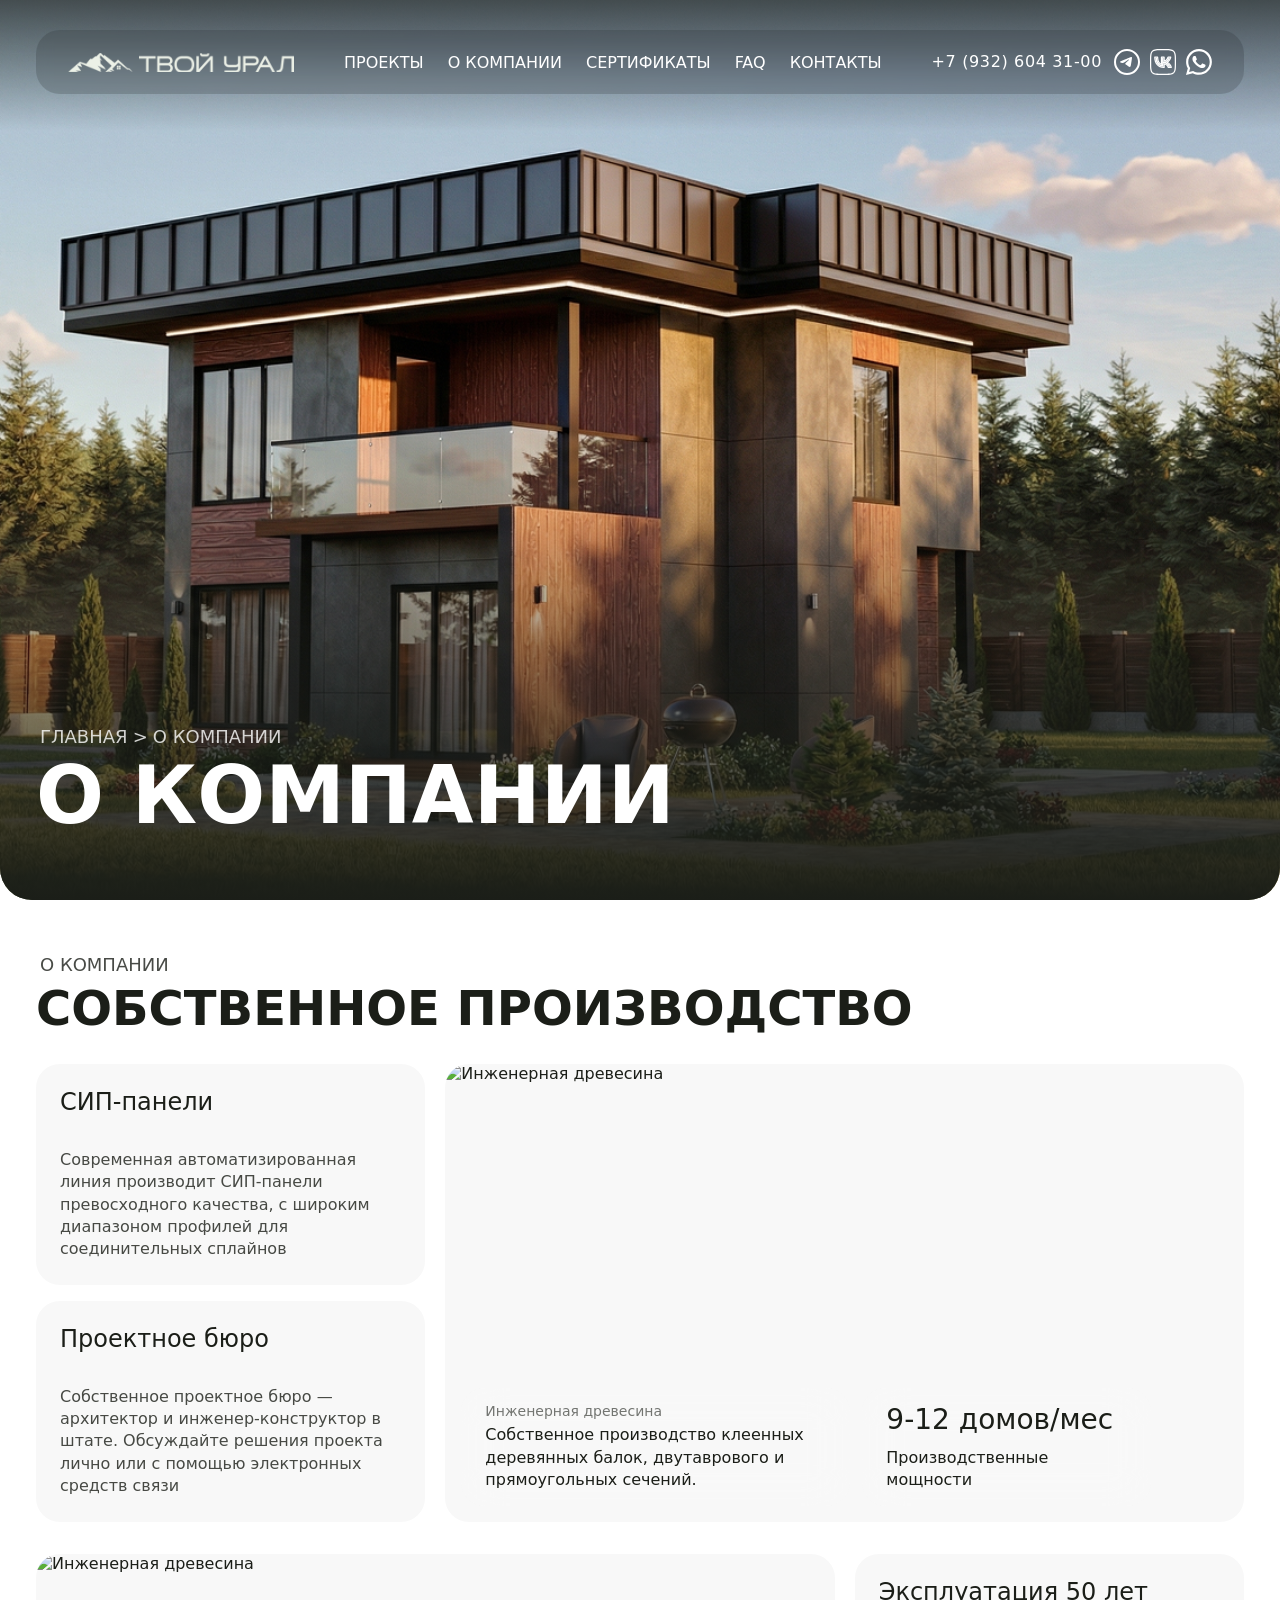
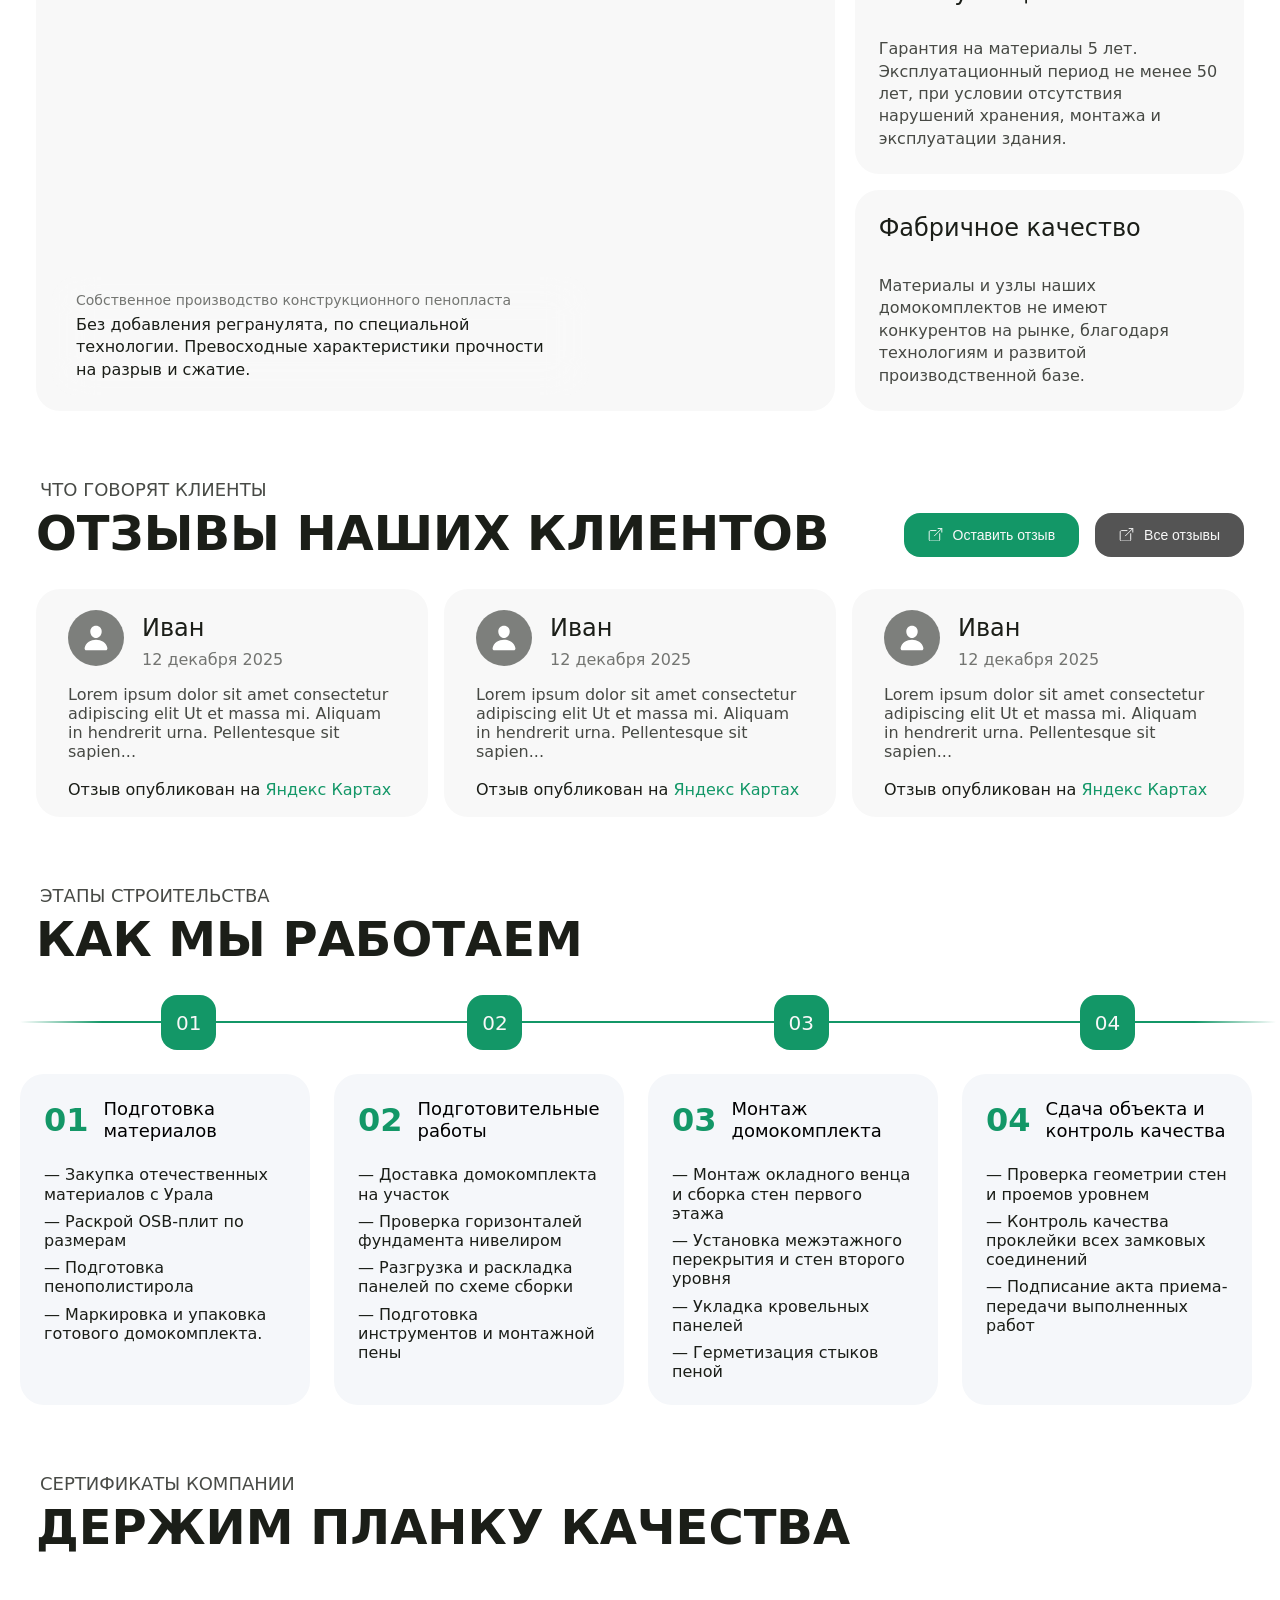
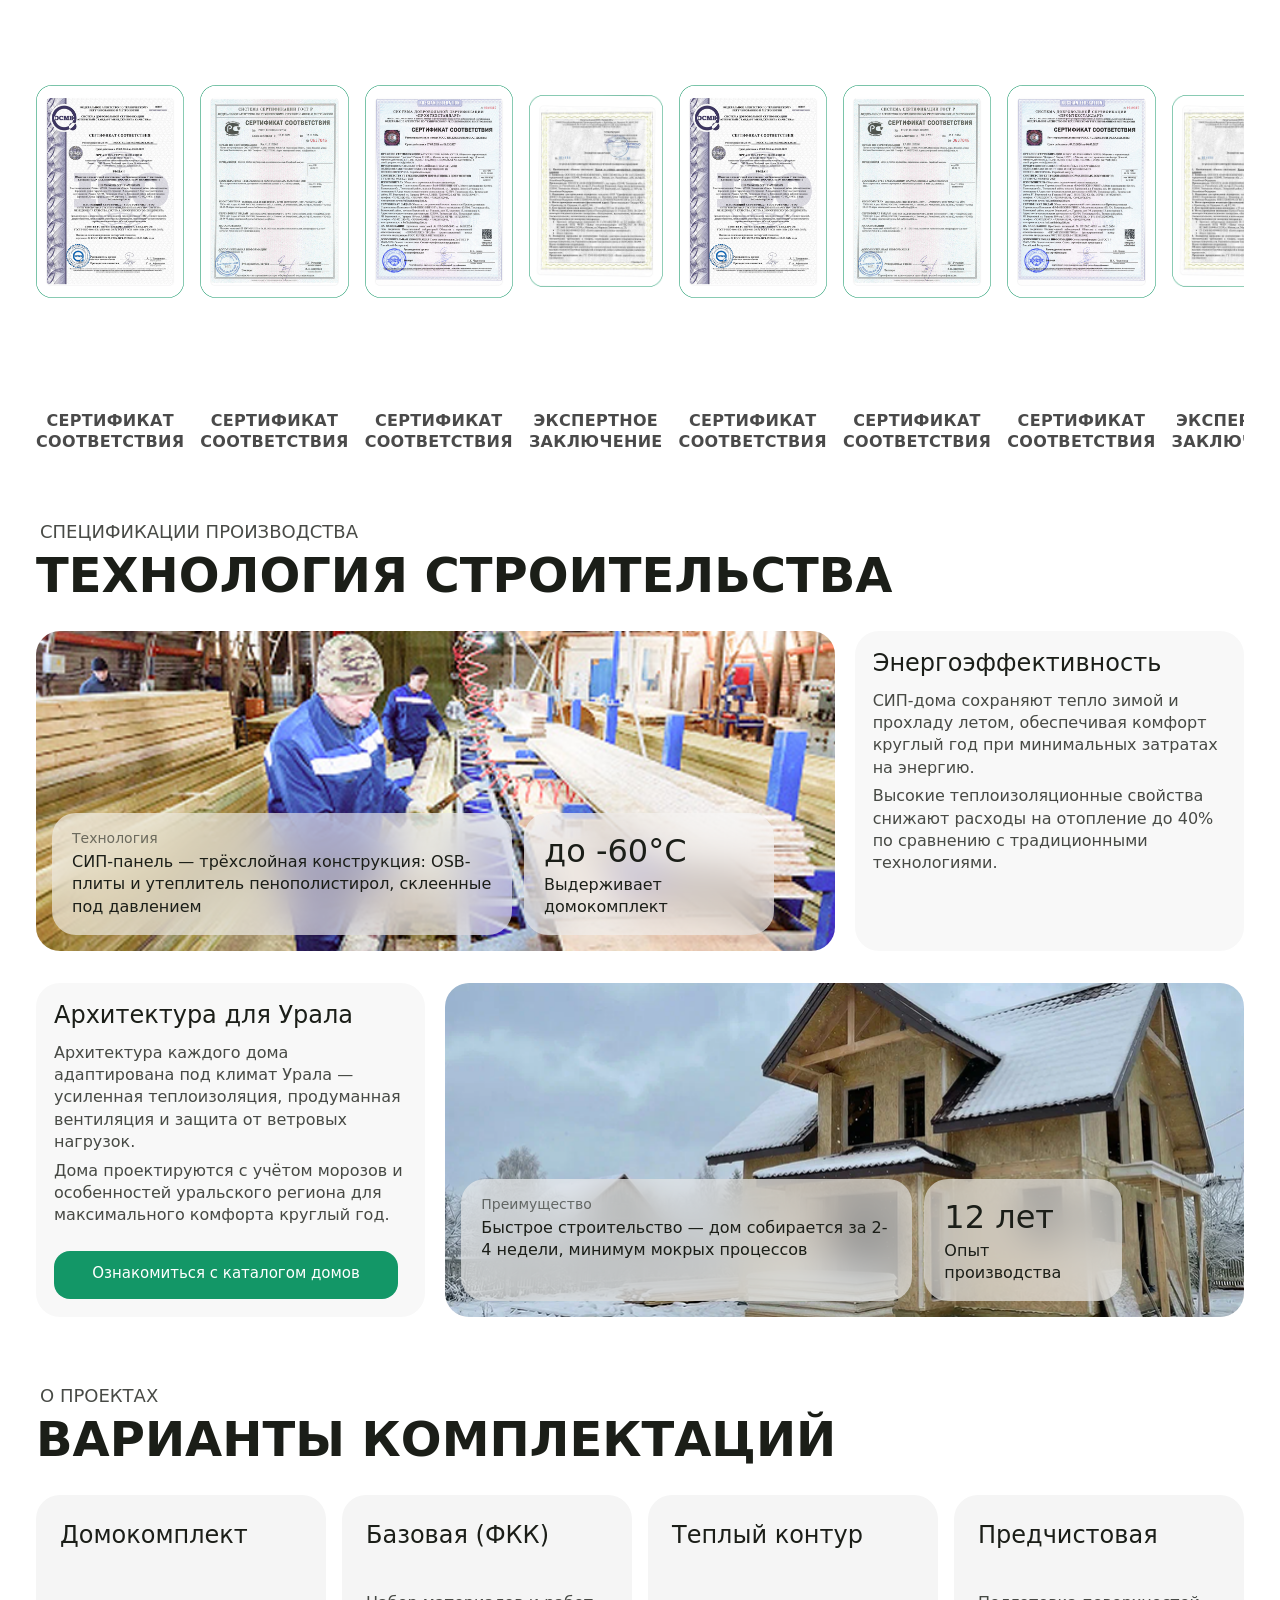
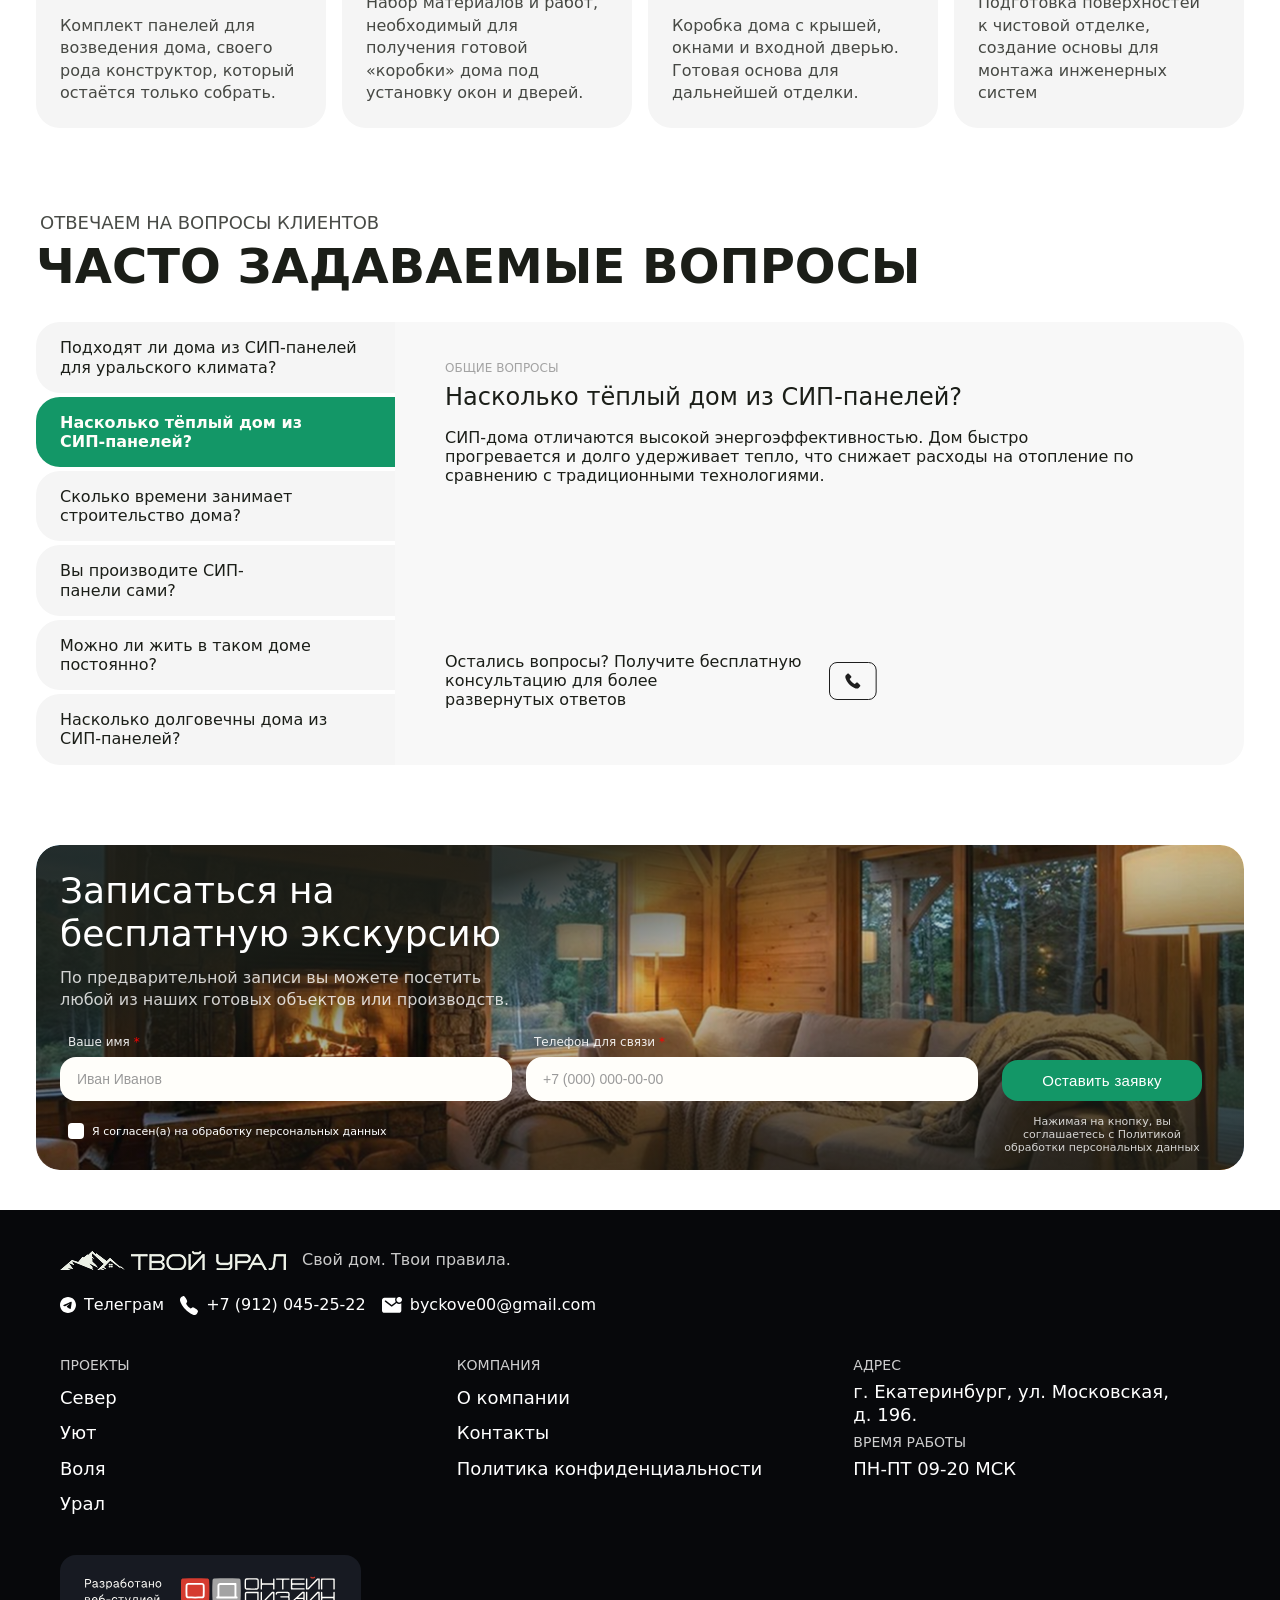
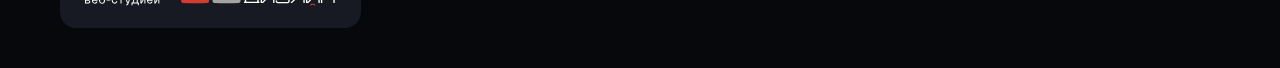
==== about.html @ c28439d1 "new commit" ====
<!DOCTYPE html>
<html lang="ru">

<head>
    <meta charset="UTF-8">
    <meta name="viewport" content="width=device-width, initial-scale=1.0">
    <title>О компании</title>
    <script src="./assets/js/main.js" defer></script>
    <script src="./assets/js/script3.js" defer></script>
    <link rel="stylesheet" href="assets/css/style.css">
    <link rel="stylesheet" href="assets/css/banner.css">
    <link rel="stylesheet" href="https://cdn.jsdelivr.net/npm/swiper@12/swiper-bundle.min.css" />
    <script src="https://cdn.jsdelivr.net/npm/swiper@12/swiper-bundle.min.js"></script>
</head>

<body>
    <div id="page" class="site">
        <!-- header -->
       <header class="header">
            <div class="container">
                <div class="header__inner">
                    <div class="header__top">
                        <a class="logo" href="index.html">
                            <img src="./assets/images/logo/Group 75705.svg" alt="Логотип">
                        </a>

                        <nav aria-label="Основная навигация" class="desktop-nav">
                            <ul class="nav__list">
                                <li class="nav__item">
                                    <a class="nav__link" href="projects.html">Проекты</a>
                                </li>
                                <li class="nav__item">
                                    <a class="nav__link" href="about.html">О компании</a>
                                </li>
                                <li class="nav__item">
                                    <a class="nav__link" href="about.html">Сертификаты</a>
                                </li>
                                <li class="nav__item">
                                    <a class="nav__link" href="about.html">FAQ</a>
                                </li>
                                <li class="nav__item">
                                    <a class="nav__link" href="contacts.html">Контакты</a>
                                </li>
                            </ul>
                        </nav>

                        <div class="header__right">
                            <a href="tel:+79326043100" class="header__phone">+7 (932) 604 31-00</a>
                            <a href="https://t.me/SK_Tvoy_Ural" class="icon-btn" aria-label="Telegram">
                                <svg class="icon-btn__icon2" width="26" height="26" viewBox="0 0 26 26" fill="none"
                                    xmlns="http://www.w3.org/2000/svg">
                                    <g clip-path="url(#clip0_673_715)">
                                        <path class="border"
                                            d="M13 1C19.6274 1 25 6.37258 25 13C25 19.6274 19.6274 25 13 25C6.37258 25 1 19.6274 1 13C1 6.37258 6.37258 1 13 1Z"
                                            stroke="white" stroke-width="2" />
                                        <path fill-rule="evenodd" clip-rule="evenodd"
                                            d="M6.82494 12.3049C10.0462 10.8937 12.1941 9.96333 13.2689 9.51383C16.3375 8.23039 16.9751 8.00744 17.3907 8.00008C17.4822 7.99846 17.6865 8.02124 17.8189 8.12926C17.9307 8.22047 17.9615 8.34368 17.9762 8.43016C17.9909 8.51664 18.0092 8.71364 17.9947 8.86757C17.8284 10.6245 17.1088 14.8881 16.7428 16.8559C16.5879 17.6885 16.2829 17.9677 15.9876 17.995C15.346 18.0544 14.8587 17.5686 14.2372 17.159C13.2647 16.5179 12.7153 16.1189 11.7713 15.4933C10.6803 14.7704 11.3875 14.3731 12.0093 13.7237C12.172 13.5538 14.9992 10.9679 15.054 10.7333C15.0608 10.704 15.0671 10.5946 15.0025 10.5369C14.9379 10.4792 14.8426 10.4989 14.7738 10.5146C14.6762 10.5369 13.1226 11.5695 10.1129 13.6124C9.67193 13.9169 9.2725 14.0652 8.91462 14.0574C8.52009 14.0489 7.76117 13.8331 7.19699 13.6487C6.505 13.4225 5.95502 13.3029 6.00291 12.9188C6.02785 12.7187 6.30186 12.5141 6.82494 12.3049Z"
                                            fill="white" />
                                    </g>
                                    <defs>
                                        <clipPath id="clip0_673_715">
                                            <rect width="26" height="26" fill="white" />
                                        </clipPath>
                                    </defs>
                                </svg>
                            </a>
                            <a href="https://vk.ru/perfect_home_ekb" class="icon-btn" aria-label="VK">
                                <svg class="icon-btn__icon" width="28" height="28" viewBox="0 0 28 28" fill="none"
                                    xmlns="http://www.w3.org/2000/svg">
                                    <path
                                        d="M2.53334 2.53333L2.05967 2.06413L2.06528 2.0586L2.53334 2.53333ZM2.53334 25.4667L2.06414 25.9403L2.0586 25.9347L2.53334 25.4667ZM25.4667 25.4667L25.9404 25.9359L25.9348 25.9415L25.4667 25.4667ZM25.4667 2.53333L25.9359 2.05967L25.9415 2.06528L25.4667 2.53333ZM5.16445 8.78223L4.49792 8.79589C4.49425 8.61675 4.56284 8.44367 4.68824 8.31568C4.81364 8.18768 4.98526 8.11556 5.16445 8.11556V8.78223ZM15.2089 19.8756H15.8756C15.8756 20.2437 15.577 20.5423 15.2089 20.5423V19.8756ZM15.2089 15.9111H14.5422C14.5422 15.7228 14.6218 15.5433 14.7614 15.4169C14.901 15.2905 15.0876 15.2291 15.275 15.2477L15.2089 15.9111ZM19.8045 19.8756V20.5423C19.5146 20.5423 19.2581 20.3551 19.1697 20.0791L19.8045 19.8756ZM22.96 19.8756L23.6036 19.7016C23.6577 19.9019 23.6156 20.116 23.4895 20.2808C23.3632 20.4456 23.1676 20.5423 22.96 20.5423V19.8756ZM18.4 14.3111L18.1029 14.908C17.8857 14.7997 17.7442 14.582 17.734 14.3395C17.7236 14.0969 17.846 13.868 18.0533 13.7417L18.4 14.3111ZM22.2933 8.77333V8.10667C22.4936 8.10667 22.6832 8.19667 22.8099 8.3518C22.9365 8.50692 22.9867 8.71075 22.9465 8.90692L22.2933 8.77333ZM19.4312 8.77333L18.7896 8.59224C18.8706 8.30501 19.1326 8.10667 19.4312 8.10667V8.77333ZM15.2089 13.1644L15.2796 13.8273C15.0916 13.8475 14.9038 13.7867 14.7632 13.6603C14.6225 13.5337 14.5422 13.3536 14.5422 13.1644H15.2089ZM15.2089 8.78223V8.11556C15.577 8.11556 15.8756 8.41404 15.8756 8.78223H15.2089ZM12.3378 8.78223H11.6712C11.6712 8.41404 11.9696 8.11556 12.3378 8.11556V8.78223ZM12.3378 16.4623H13.0045C13.0045 16.6675 12.9098 16.8613 12.7481 16.9877C12.5862 17.114 12.3753 17.1588 12.1761 17.1089L12.3378 16.4623ZM8.22223 8.78223V8.11556C8.58543 8.11556 8.88179 8.40628 8.88878 8.7694L8.22223 8.78223ZM1.85237e-07 13.4667C1.85237e-07 10.4676 -0.00139983 8.15273 0.239227 6.35489C0.482414 4.53789 0.983562 3.15049 2.05967 2.06413L3.00697 3.00249C2.21642 3.80057 1.78426 4.86211 1.56078 6.53177C1.33474 8.2206 1.33334 10.4301 1.33334 13.4667H1.85237e-07ZM1.85237e-07 14.5333V13.4667H1.33334V14.5333H1.85237e-07ZM2.0586 25.9347C0.983535 24.8443 0.482428 23.4556 0.239227 21.6384C-0.00139983 19.8407 1.85237e-07 17.528 1.85237e-07 14.5333H1.33334C1.33334 17.5653 1.33474 19.7727 1.56078 21.4616C1.78423 23.1311 2.21647 24.1957 3.00807 24.9987L2.0586 25.9347ZM13.4666 28C10.4677 28 8.15275 28.0015 6.35491 27.7608C4.53789 27.5176 3.1505 27.0164 2.06414 25.9403L3.0025 24.9931C3.80058 25.7836 4.86212 26.2157 6.53179 26.4392C8.22061 26.6652 10.4302 26.6667 13.4666 26.6667V28ZM14.5333 28H13.4666V26.6667H14.5333V28ZM25.9348 25.9415C24.8444 27.0165 23.4556 27.5176 21.6385 27.7608C19.8407 28.0015 17.528 28 14.5333 28V26.6667C17.5654 26.6667 19.7728 26.6652 21.4616 26.4392C23.1312 26.2157 24.1957 25.7835 24.9987 24.9919L25.9348 25.9415ZM28 14.5333C28 17.5324 28.0015 19.8473 27.7608 21.6451C27.5176 23.4621 27.0165 24.8495 25.9404 25.9359L24.9931 24.9975C25.7836 24.1995 26.2159 23.1379 26.4393 21.4683C26.6653 19.7793 26.6667 17.5699 26.6667 14.5333H28ZM28 13.4667V14.5333H26.6667V13.4667H28ZM25.9415 2.06528C27.0165 3.15571 27.5176 4.54445 27.7608 6.36156C28.0015 8.15939 28 10.4721 28 13.4667H26.6667C26.6667 10.4346 26.6653 8.22728 26.4393 6.53844C26.2159 4.86888 25.7836 3.80429 24.992 3.00139L25.9415 2.06528ZM14.5333 1.85236e-07C17.5324 1.85236e-07 19.8473 -0.00139983 21.6452 0.239227C23.4621 0.482414 24.8495 0.983547 25.9359 2.05967L24.9976 3.00696C24.1995 2.21641 23.138 1.78425 21.4683 1.56077C19.7795 1.33473 17.5698 1.33333 14.5333 1.33333V1.85236e-07ZM13.4666 1.85236e-07H14.5333V1.33333H13.4666V1.85236e-07ZM2.06528 2.0586C3.15571 0.983534 4.54446 0.48244 6.36157 0.239227C8.1594 -0.00139983 10.4721 1.85236e-07 13.4666 1.85236e-07V1.33333C10.4346 1.33333 8.22728 1.33473 6.53845 1.56077C4.86889 1.78423 3.8043 2.21647 3.00139 3.00807L2.06528 2.0586ZM14.8533 20.5423C11.6504 20.5423 9.06738 19.4397 7.27739 17.3643C5.50066 15.3043 4.57109 12.3625 4.49792 8.79589L5.83098 8.76855C5.83571 8.9989 5.84421 9.2257 5.85642 9.44889C6.02274 12.4877 6.87836 14.8601 8.28707 16.4935C9.73148 18.1681 11.818 19.1368 14.5422 19.2051C14.645 19.2076 14.7487 19.2089 14.8533 19.2089V20.5423ZM14.8622 20.5423H14.8533V19.2089H14.8622V20.5423ZM15.2089 20.5423H14.8622V19.2089H15.2089V20.5423ZM15.8756 15.9111V19.8756H14.5422V19.2051V15.9111H15.8756ZM19.1697 20.0791C18.559 18.1749 17.0608 16.7655 15.1428 16.5745L15.275 15.2477C17.6467 15.484 19.4409 17.1178 20.2732 19.2089C20.3337 19.361 20.3891 19.5155 20.4393 19.672L19.1697 20.0791ZM22.96 20.5423H19.8045V19.2089H20.2732H22.0392H22.96V20.5423ZM21.7923 16.1819C22.638 17.2139 23.2553 18.4135 23.6036 19.7016L22.3165 20.0496C22.2393 19.7639 22.1466 19.4833 22.0392 19.2089C21.7305 18.4209 21.2997 17.6843 20.7609 17.0271L21.7923 16.1819ZM18.697 13.7143C19.8916 14.3088 20.9465 15.1499 21.7923 16.1819L20.7609 17.0271C20.0346 16.1408 19.1288 15.4185 18.1029 14.908L18.697 13.7143ZM21.4693 12.3315C20.7467 13.3593 19.8199 14.2271 18.7468 14.8805L18.0533 13.7417C18.9698 13.1836 19.7613 12.4424 20.3785 11.5647L21.4693 12.3315ZM22.9465 8.90692C22.6948 10.1378 22.1919 11.3036 21.4693 12.3315L20.3785 11.5647C20.8367 10.9129 21.1915 10.1962 21.4319 9.44C21.5152 9.17765 21.5849 8.91055 21.6403 8.63976L22.9465 8.90692ZM19.4312 8.10667H22.2933V9.44H21.4319H19.9169H19.4312V8.10667ZM15.1382 12.5016C15.8002 12.4309 16.5636 11.9995 17.26 11.2664C17.9476 10.5426 18.509 9.58585 18.7896 8.59224L20.0728 8.95443C20.0267 9.11764 19.9746 9.27967 19.9169 9.44C19.5464 10.4691 18.945 11.4286 18.2268 12.1847C17.4053 13.0493 16.3688 13.7112 15.2796 13.8273L15.1382 12.5016ZM15.8756 8.78223V13.1644H14.5422V9.44889V8.78223H15.8756ZM12.3378 8.11556H15.2089V9.44889H14.5422H13.0045H12.3378V8.11556ZM11.6712 16.4623V8.78223H13.0045V9.44889V16.4623H11.6712ZM8.88878 8.7694C8.98302 13.6701 11.1139 15.4691 12.4994 15.8155L12.1761 17.1089C10.0979 16.5895 7.85545 14.2715 7.58044 9.44889C7.56829 9.23585 7.55998 9.01792 7.55569 8.79504L8.88878 8.7694ZM5.16445 8.11556H8.22223V9.44889H7.58044H5.85642H5.16445V8.11556Z"
                                        fill="white" />
                                    <path
                                        d="M14.5422 15.9111C14.5422 15.7228 14.6218 15.5433 14.7614 15.4169C14.901 15.2905 15.0876 15.2291 15.275 15.2477C17.6467 15.484 19.4409 17.1178 20.2732 19.2089H22.0392C21.7305 18.4209 21.2997 17.6843 20.7609 17.0271C20.0346 16.1408 19.1288 15.4185 18.1029 14.908C17.8857 14.7997 17.7442 14.582 17.734 14.3395C17.7236 14.0969 17.846 13.868 18.0533 13.7417C18.9698 13.1836 19.7613 12.4424 20.3785 11.5647C20.8367 10.9129 21.1915 10.1962 21.4319 9.44H19.9169C19.5464 10.4691 18.945 11.4286 18.2268 12.1847C17.4053 13.0493 16.3688 13.7112 15.2796 13.8273C15.0916 13.8475 14.9038 13.7867 14.7632 13.6603C14.6225 13.5337 14.5422 13.3536 14.5422 13.1644V9.44889H13.0045V16.4623C13.0045 16.6675 12.9098 16.8613 12.7481 16.9877C12.5862 17.114 12.3753 17.1588 12.1761 17.1089C10.0979 16.5895 7.85545 14.2715 7.58044 9.44889H5.85642C6.02274 12.4877 6.87836 14.8601 8.28707 16.4935C9.73148 18.1681 11.818 19.1368 14.5422 19.2051V15.9111Z"
                                        fill="white" />
                                </svg>

                            </a>
                            <a href="https://wa.me/79058700007" class="icon-btn" aria-label="WhatsApp">
                                <svg class="icon-btn__icon" width="26" height="26" viewBox="0 0 26 26" fill="none"
                                    xmlns="http://www.w3.org/2000/svg">
                                    <path
                                        d="M0 26L1.82758 19.3234C0.699832 17.3691 0.10725 15.1537 0.108333 12.8819C0.111583 5.77958 5.89115 0 12.9924 0C16.4385 0.00108333 19.6733 1.34333 22.1064 3.77867C24.5385 6.214 25.8775 9.451 25.8764 12.8938C25.8732 19.9973 20.0936 25.7768 12.9924 25.7768C10.8366 25.7758 8.71215 25.2352 6.8304 24.2082L0 26ZM7.14673 21.8758C8.9624 22.9537 10.6957 23.5993 12.9881 23.6004C18.89 23.6004 23.6979 18.7969 23.7011 12.8917C23.7033 6.9745 18.9182 2.1775 12.9967 2.17533C7.0904 2.17533 2.28583 6.97883 2.28366 12.883C2.28258 15.2934 2.98891 17.0982 4.17516 18.9865L3.09291 22.9385L7.14673 21.8758ZM19.4826 15.9564C19.4025 15.8221 19.188 15.7419 18.8651 15.5805C18.5434 15.4191 16.9606 14.6402 16.6649 14.5329C16.3702 14.4257 16.1557 14.3715 15.9401 14.6943C15.7256 15.0161 15.1081 15.7419 14.9207 15.9564C14.7333 16.1709 14.5448 16.198 14.2231 16.0366C13.9013 15.8752 12.8635 15.5361 11.6339 14.4387C10.6773 13.585 10.0306 12.5309 9.84314 12.2081C9.65573 11.8863 9.82364 11.7119 9.98398 11.5516C10.1291 11.4075 10.3057 11.1757 10.4671 10.9872C10.6307 10.8008 10.6838 10.6665 10.7921 10.4509C10.8994 10.2364 10.8463 10.0479 10.7651 9.8865C10.6838 9.72617 10.0403 8.14125 9.77273 7.49667C9.51056 6.86942 9.24515 6.95392 9.04798 6.94417L8.43048 6.93333C8.21598 6.93333 7.86715 7.0135 7.57248 7.33633C7.27782 7.65917 6.44582 8.437 6.44582 10.0219C6.44582 11.6068 7.59957 13.1376 7.7599 13.3521C7.92131 13.5666 10.0295 16.8188 13.2589 18.213C14.027 18.5445 14.6271 18.7428 15.094 18.8912C15.8654 19.136 16.5674 19.1013 17.122 19.019C17.7406 18.9269 19.0265 18.2401 19.2952 17.4883C19.5639 16.7353 19.5639 16.0907 19.4826 15.9564Z"
                                        fill="white" />
                                </svg>

                            </a>

                            <button class="burger-btn" id="burgerBtn">
                                <span></span>
                                <span></span>
                                <span></span>
                            </button>
                        </div>
                    </div>

                    <div class="mobile-menu" id="mobileMenu">
                        <div class="header__right">
                            <a href="tel:+79326043100" class="header__phone">+7 (932) 604 31-00</a>
                        </div>
                        <ul class="nav__list">
                            <ul class="nav__list">
                                <li>
                                    <a class="nav__link" href="page_2.html">Проекты</a>
                                </li>
                                <li>
                                    <a class="nav__link" href="page_4.html">О компании</a>
                                </li>
                                <li>
                                    <a class="nav__link" href="page_4.html#certific">Сертификаты</a>
                                </li>
                                <li>
                                    <a class="nav__link" href="page_4.html#faq">FAQ</a>
                                </li>
                                <li>
                                    <a class="nav__link" href="page_5.html">Контакты</a>
                                </li>
                            </ul>
                        </ul>
                    </div>
                </div>
            </div>
        </header>
        <main id="primary" class="site-main">
            <section style="background-image: url(./assets/images/banner/page_4.png);" class="banner">
                <div class="banner__content flex_column container">
                    <nav class="breadcrumbs" aria-label="Хлебные крошки">
                        <ol class="breadcrumbs__list">
                            <li class="breadcrumbs__item">
                                <li class="breadcrumbs__item">
                                <a class="breadcrumbs__link" href="index.html">ГЛАВНАЯ</a>
                            </li>
                            &nbsp;
                            <li class="breadcrumbs__item">
                                >
                            </li>
                            &nbsp;
                            <li class="breadcrumbs__item">
                                <a class="breadcrumbs__link" href="about.html">о компании</a>
                            </li>
                        </ol>
                    </nav>

                    <h1 class="banner__title" style="white-space: nowrap;">О КОМПАНИИ</h1>
                </div>
            </section>

            <section class="section about_section container top_s_pad">
                <div class="title_content flex_column gap_4">
                    <p class="subtitle">О компании</p>
                    <h2 class="title">Собственное производство</h2>
                </div>
                <div class="about_content grid-3 gap_16">
                    <div class="grid-2_row gap_16">
                        <div class="about__content-card flex_column card pad_24 gap_16">
                            <h3>СИП-панели</h3>
                            <p>Современная автоматизированная линия производит СИП-панели превосходного качества, с
                                широким
                                диапазоном профилей для соединительных сплайнов
                            </p>
                        </div>
                        <div class="about__content-card flex_column card pad_24 gap_16">
                            <h3>Проектное бюро</h3>
                            <p>Собственное проектное бюро — архитектор и инженер-конструктор в штате. Обсуждайте решения
                                проекта
                                лично или
                                с помощью электронных средств связи
                            </p>
                        </div>
                    </div>
                    <div class="card span-2">
                        <div class="about_info flex_row gap_12">
                            <div class="about_info__card flex_column width-448">
                                <span>Инженерная древесина</span>
                                <p>Собственное производство клеенных деревянных балок, двутаврового и прямоугольных
                                    сечений.
                                </p>
                            </div>
                            <div class="about_info__card flex_column width-289">
                                <h3>9-12 домов/мес</h3>
                                <p>Производственные мощности</p>
                            </div>
                        </div>
                        <img class="abs-cover" src="./assets/images/about/about_1.svg" alt="Инженерная древесина">
                    </div>
                </div>
                <div class="about_content grid-3 gap_16">
                    <div class="card span-2">
                        <div class="about_info flex_row gap_12">
                            <div class="about_info__card flex_column width-537">
                                <span>Собственное производство конструкционного пенопласта</span>
                                <p>Без добавления регранулята, по специальной технологии. Превосходные
                                    характеристики
                                    прочности на разрыв и сжатие.
                                </p>
                            </div>
                        </div>
                        <img class="abs-cover" src="./assets/images/about/about_2.svg" alt="Инженерная древесина">
                    </div>
                    <div class="grid-2_row gap_16">
                        <div class="about__content-card flex_column card pad_24 gap_16">
                            <h3>Эксплуатация 50 лет</h3>
                            <p>Гарантия на материалы 5 лет. Эксплуатационный период не менее 50 лет, при условии
                                отсутствия нарушений хранения, монтажа и эксплуатации здания.
                            </p>
                        </div>
                        <div class="about__content-card flex_column card pad_24 gap_16">
                            <h3>Фабричное качество</h3>
                            <p>Материалы и узлы наших домокомплектов не имеют конкурентов на рынке, благодаря
                                технологиям
                                и развитой производственной базе.
                            </p>
                        </div>
                    </div>
                </div>
            </section>

            <section class="reviews container top_pad">
                <div class="reviews_title flex_row">
                    <div class="title_content flex_column gap_4">
                        <p class="subtitle">ЧТо говорят клиенты</p>
                        <h2 class="title">Отзывы наших клиентов</h2>
                    </div>
                    <div class="title_buttons flex_row gap_16">
                        <button class="make__review flex_row"><svg width="15" height="15" viewBox="0 0 15 15"
                                fill="none" xmlns="http://www.w3.org/2000/svg">
                                <path
                                    d="M12.1667 6.33333V13.0417C12.1667 13.2332 12.1289 13.4228 12.0557 13.5997C11.9824 13.7767 11.8749 13.9374 11.7395 14.0729C11.6041 14.2083 11.4433 14.3157 11.2664 14.389C11.0895 14.4623 10.8998 14.5 10.7083 14.5H1.95833C1.57156 14.5 1.20063 14.3464 0.927136 14.0729C0.653645 13.7994 0.5 13.4284 0.5 13.0417V4.29167C0.5 3.90489 0.653645 3.53396 0.927136 3.26047C1.20063 2.98698 1.57156 2.83333 1.95833 2.83333H8.06438M10.4167 0.5H14.5V4.58333M6.33333 8.66667L14.2083 0.791667"
                                    stroke="white" stroke-linecap="round" stroke-linejoin="round" />
                            </svg>
                            Оставить
                            отзыв</button>
                        <button class="all__reviews flex_row"><svg width="15" height="15" viewBox="0 0 15 15"
                                fill="none" xmlns="http://www.w3.org/2000/svg">
                                <path
                                    d="M12.1667 6.33333V13.0417C12.1667 13.2332 12.1289 13.4228 12.0557 13.5997C11.9824 13.7767 11.8749 13.9374 11.7395 14.0729C11.6041 14.2083 11.4433 14.3157 11.2664 14.389C11.0895 14.4623 10.8998 14.5 10.7083 14.5H1.95833C1.57156 14.5 1.20063 14.3464 0.927136 14.0729C0.653645 13.7994 0.5 13.4284 0.5 13.0417V4.29167C0.5 3.90489 0.653645 3.53396 0.927136 3.26047C1.20063 2.98698 1.57156 2.83333 1.95833 2.83333H8.06438M10.4167 0.5H14.5V4.58333M6.33333 8.66667L14.2083 0.791667"
                                    stroke="white" stroke-linecap="round" stroke-linejoin="round" />
                            </svg>
                            Все
                            отзывы</button>
                    </div>
                </div>
                <div class="reviews_content grid-3 gap_16">
                    <div class="review_card card">
                        <div class="info_user">
                            <img src="assets/icons/user.svg" alt="">
                            <div class="info_user__right flex_column">
                                <h3 class="name_user">Иван</h3>
                                <p class="date_review">12 декабря 2025</p>
                            </div>
                        </div>
                        <p class="review_comment">
                            Lorem ipsum dolor sit amet consectetur adipiscing elit Ut et massa mi. Aliquam in hendrerit
                            urna. Pellentesque sit sapien...
                        </p>
                        <p class="where_published">
                            Отзыв опубликован на <a href="#"><span>Яндекс Картах</span></a>
                        </p>
                    </div>
                    <div class="review_card card">
                        <div class="info_user">
                            <img src="assets/icons/user.svg" alt="">
                            <div class="info_user__right">
                                <h3 class="name_user">Иван</h3>
                                <p class="date_review">12 декабря 2025</p>
                            </div>
                        </div>
                        <p class="review_comment">
                            Lorem ipsum dolor sit amet consectetur adipiscing elit Ut et massa mi. Aliquam in hendrerit
                            urna. Pellentesque sit sapien...
                        </p>
                        <p class="where_published">
                            Отзыв опубликован на <a href="#"><span>Яндекс Картах</span></a>
                        </p>
                    </div>
                    <div class="review_card card">
                        <div class="info_user">
                            <img src="assets/icons/user.svg" alt="">
                            <div class="info_user__right">
                                <h3 class="name_user">Иван</h3>
                                <p class="date_review">12 декабря 2025</p>
                            </div>
                        </div>
                        <p class="review_comment">
                            Lorem ipsum dolor sit amet consectetur adipiscing elit Ut et massa mi. Aliquam in hendrerit
                            urna. Pellentesque sit sapien...
                        </p>
                        <p class="where_published">
                            Отзыв опубликован на <a href="#"><span>Яндекс Картах</span></a>
                        </p>
                    </div>
                </div>
                <div class="title_buttons_mob flex_row">
                    <a href="#" class="make__review_mob"><button>Оставить
                            отзыв</button></a>
                    <a href="#" class="all__reviews_mob"><button>Все
                            отзывы</button></a>
                </div>
            </section>

            <!-- steps -->

            <section class="steps container top_pad">
                <div class="title_content flex_column gap_4">
                    <p class="subtitle">Этапы строительства</p>
                    <h2 class="title">Как мы работаем</h2>
                </div>

                <div class="steps_scroll_wrapper">
                    <div class="steps_inner">

                        <div class="steps_line_container">
                            <div class="steps_line"></div>
                            <div class="line-numbers">
                                <div class="line_number">01</div>
                                <div class="line_number">02</div>
                                <div class="line_number">03</div>
                                <div class="line_number">04</div>
                            </div>
                        </div>

                        <div class="steps_content">
                            <div class="step_card card">
                                <div class="step_info">
                                    <h3 class="step_numebr">01</h3>
                                    <p class="step_title">Подготовка материалов</p>
                                </div>
                                <ul class="step_points flex_column">
                                    <li>— Закупка отечественных материалов с Урала</li>
                                    <li>— Раскрой OSB-плит по размерам</li>
                                    <li>— Подготовка пенополистирола</li>
                                    <li>— Маркировка и упаковка готового домокомплекта.</li>
                                </ul>
                            </div>
                            <div class="step_card card">
                                <div class="step_info">
                                    <h3 class="step_numebr">02</h3>
                                    <p class="step_title">Подготовительные работы</p>
                                </div>
                                <ul class="step_points flex_column">
                                    <li>— Доставка домокомплекта на участок</li>
                                    <li>— Проверка горизонталей фундамента нивелиром</li>
                                    <li>— Разгрузка и раскладка панелей по схеме сборки</li>
                                    <li>— Подготовка инструментов и монтажной пены</li>
                                </ul>
                            </div>
                            <div class="step_card card">
                                <div class="step_info">
                                    <h3 class="step_numebr">03</h3>
                                    <p class="step_title">Монтаж домокомплекта</p>
                                </div>
                                <ul class="step_points flex_column">
                                    <li>— Монтаж окладного венца и сборка стен первого этажа</li>
                                    <li>— Установка межэтажного перекрытия и стен второго уровня</li>
                                    <li>— Укладка кровельных панелей</li>
                                    <li>— Герметизация стыков пеной</li>
                                </ul>
                            </div>
                            <div class="step_card card">
                                <div class="step_info">
                                    <h3 class="step_numebr">04</h3>
                                    <p class="step_title">Сдача объекта и контроль качества</p>
                                </div>
                                <ul class="step_points flex_column">
                                    <li>— Проверка геометрии стен и проемов уровнем</li>
                                    <li>— Контроль качества проклейки всех замковых соединений</li>
                                    <li>— Подписание акта приема-передачи выполненных работ</li>
                                </ul>
                            </div>
                        </div>

                    </div>
                </div>
            </section>

            <section class="section certificate_section container top_pad" id="certific">
                <div class="title_content flex_column gap_4">
                    <p class="subtitle">Сертификаты компании</p>
                    <h2 class="title">Держим планку качества</h2>
                </div>

                <div class="certificate_slider_wrapper">
                    <div class="certificate_button-prev "><img src="assets/icons/arrow_prev.svg" alt=""></div>
                    <div class="certificate_button-next "><img src="assets/icons/arrow_next.svg" alt=""></div>

                    <div class="certificate_slider swiper container">
                        <div class="swiper-wrapper">
                            <div class="swiper-slide certificate_slide">
                                <img src="assets/images/certificates/certificate_1.png" alt="">
                                <p class="slide_subtitle">СЕРТИФИКАТ СООТВЕТСТВИЯ</p>
                            </div>
                            <div class="swiper-slide certificate_slide">
                                <img src="assets/images/certificates/certificate_2.png" alt="">
                                <p class="slide_subtitle">СЕРТИФИКАТ СООТВЕТСТВИЯ</p>
                            </div>
                            <div class="swiper-slide certificate_slide">
                                <img src="assets/images/certificates/certificate_3.png" alt="">
                                <p class="slide_subtitle">СЕРТИФИКАТ СООТВЕТСТВИЯ</p>
                            </div>
                            <div class="swiper-slide certificate_slide">
                                <img src="assets/images/certificates/certificate_4.png" alt="">
                                <p class="slide_subtitle">Экспертное заключение</p>
                            </div>
                            <div class="swiper-slide certificate_slide">
                                <img src="assets/images/certificates/certificate_1.png" alt="">
                                <p class="slide_subtitle">СЕРТИФИКАТ СООТВЕТСТВИЯ</p>
                            </div>
                            <div class="swiper-slide certificate_slide">
                                <img src="assets/images/certificates/certificate_2.png" alt="">
                                <p class="slide_subtitle">СЕРТИФИКАТ СООТВЕТСТВИЯ</p>
                            </div>
                            <div class="swiper-slide certificate_slide">
                                <img src="assets/images/certificates/certificate_3.png" alt="">
                                <p class="slide_subtitle">СЕРТИФИКАТ СООТВЕТСТВИЯ</p>
                            </div>
                            <div class="swiper-slide certificate_slide">
                                <img src="assets/images/certificates/certificate_4.png" alt="">
                                <p class="slide_subtitle">Экспертное заключение</p>
                            </div>
                        </div>
                    </div>
                </div>
            </section>

            <section class="section specific container top_pad">
                <div class="title_content gap_10">
                    <p class="subtitle">Спецификации производства</p>
                    <h2 class="title">Технология строительства</h2>
                </div>
                <div class="specific--content gap_16 grid-3">
                    <div class="card span-2">
                        <div class="technology_info flex_row gap_12">
                            <div class="technology_info__card flex_column mob_n">
                                <span>Технология</span>
                                <p>СИП-панель — трёхслойная конструкция: OSB-плиты и утеплитель пенополистирол,
                                    склеенные под давлением</p>
                            </div>
                            <div class="technology_info__card flex_column width-270">
                                <h4>до -60°C</h4>
                                <p>Выдерживает домокомплект </p>
                            </div>
                        </div>
                        <img class="abs-cover" src="./assets/images/texhnology/technology1.png"
                            alt="Теплые дома для жизни">
                    </div>
                    <div class="specific--card card card-1">
                        <h3>Энергоэффективность</h3>
                        <p class="specific--card_p1">СИП-дома сохраняют тепло зимой и прохладу летом, обеспечивая
                            комфорт круглый год при
                            минимальных затратах на энергию.
                        </p>
                        <p class="specific--card_p2">
                            Высокие теплоизоляционные свойства снижают расходы на отопление до 40% по сравнению с
                            традиционными технологиями.
                        </p>
                    </div>
                </div>
                <div class="specific--content gap_16 grid-3">
                    <div class="specific--card card card-2">
                        <h3>Архитектура для Урала</h3>
                        <p class="specific--card_p1">Архитектура каждого дома адаптирована под климат Урала —
                            усиленная теплоизоляция, продуманная вентиляция и защита от ветровых нагрузок.</p>
                        <p class="specific--card_p2">
                            Дома проектируются с учётом морозов и особенностей уральского региона для максимального
                            комфорта круглый год.
                        </p>
                        <a href="#" class="specific--btn">Ознакомиться с каталогом домов</a>
                    </div>
                    <div class="card span-2">
                        <div class="technology_info flex_row gap_12">
                            <div class="technology_info__card flex_column width-448">
                                <span>Преимущество</span>
                                <p>Быстрое строительство — дом собирается за 2-4 недели, минимум мокрых процессов</p>
                            </div>
                            <div class="technology_info__card flex_column width-195">
                                <h4>12 лет</h4>
                                <p>Опыт производства</p>
                            </div>
                        </div>
                        <img class="abs-cover" src="./assets/images/texhnology/technology2.png"
                            alt="Теплые дома для жизни">
                    </div>
                </div>
            </section>

            <section class="section complection container top_pad">
                <div class="title_content gap_10">
                    <p class="subtitle">О Проектах</p>
                    <h2 class="title">варианты комплектаций</h2>
                </div>
                <div class="complection--content gap_16 grid-4">
                    <div class="complection--card card_v2">
                        <h4>Домокомплект</h4>
                        <p>Комплект панелей для возведения дома, своего рода&nbsp;конструктор, который
                            остаётся&nbsp;только
                            собрать.</p>
                    </div>
                    <div class="complection--card card_v2">
                        <h4>Базовая (ФКК)</h4>
                        <p>Набор материалов и работ, необходимый для получения готовой «коробки» дома под установку окон
                            и дверей.</p>
                    </div>
                    <div class="complection--card card_v2">
                        <h4>Теплый контур</h4>
                        <p>Коробка дома с крышей, окнами и входной дверью. Готовая основа для дальнейшей отделки.</p>
                    </div>
                    <div class="complection--card card_v2">
                        <h4>Предчистовая</h4>
                        <p>Подготовка поверхностей
                            к&nbsp;чистовой отделке, создание&nbsp;основы для монтажа&nbsp;инженерных систем </p>
                    </div>
                </div>
            </section>

            <section class="section text_block__v5 container top_pad" id="faq">
                <div class="title_content gap_10">
                    <p class="subtitle">Отвечаем на вопросы клиентов</p>
                    <h2 class="title">Часто задаваемые вопросы</h2>
                </div>
                <div class="text_block__v5--conetnt">
                    <div class="questions_block__tabs">
                        <div class="questions_tab">
                            <p>Подходят ли дома из СИП-панелей для&nbsp;уральского климата?</p>
                        </div>
                        <div class="questions_tab active">
                            <p>Насколько тёплый дом из<br>
                                СИП-панелей?</p>
                        </div>
                        <div class="questions_tab">
                            <p>Сколько времени занимает строительство дома?</p>
                        </div>
                        <div class="questions_tab">
                            <p>Вы производите СИП-<br>
                                панели сами?</p>
                        </div>
                        <div class="questions_tab">
                            <p>Можно ли жить в таком доме постоянно?</p>
                        </div>
                        <div class="questions_tab">
                            <p>Насколько долговечны дома из СИП-панелей?</p>
                        </div>
                    </div>
                    <div class="questions_block__right">
                        <div class="question_content flex_column active">
                            <div class="questions_title">
                                <p class="questions_title_subtitle">ОБЩИЕ ВОПРОСЫ</p>
                                <h3 class="questions_title_title">Насколько тёплый дом из СИП-панелей?</h3>
                                <p class="questions_text">
                                    СИП-дома отличаются высокой энергоэффективностью. Дом быстро прогревается и долго
                                    удерживает тепло, что снижает расходы на отопление по сравнению с традиционными
                                    технологиями.
                                </p>
                            </div>
                            <div class="questions_block__right--bottom">
                                <p>Остались вопросы? Получите бесплатную консультацию&nbsp;для более
                                    развернутых&nbsp;ответов</p>
                                <svg width="48" height="38" viewBox="0 0 48 38" fill="none"
                                    xmlns="http://www.w3.org/2000/svg">
                                    <rect x="0.5" y="0.5" width="46.65" height="37" rx="7.5" stroke="#1E1E1E" />
                                    <path
                                        d="M22.0096 15.692C22.5483 15.1331 22.5526 14.455 22.0122 13.9004C21.3536 13.2241 20.6802 12.5608 20.0128 11.8932C19.853 11.735 19.6661 11.6124 19.448 11.5507C18.9675 11.4124 18.5626 11.5663 18.2177 11.9001C17.8371 12.2669 17.4817 12.6616 17.0899 13.0154C16.5494 13.5074 16.3 14.1082 16.327 14.7358C16.327 15.3921 16.4339 15.9711 16.6519 16.6161C17.228 18.3165 18.1404 19.8203 19.2743 21.2009C20.9755 23.2681 23.0383 24.8615 25.507 25.9168C26.2786 26.2463 27.0814 26.4645 27.9269 26.4975C28.5716 26.5219 29.1633 26.3706 29.6377 25.9081C30.0757 25.4804 30.5049 25.0423 30.9324 24.6042C31.1348 24.3947 31.2773 24.1504 31.3147 23.854C31.3703 23.4219 31.1965 23.0751 30.9028 22.7795C30.4423 22.3144 29.9774 21.8537 29.5126 21.3912C29.2771 21.1574 29.0521 20.9105 28.7984 20.701C28.3109 20.2985 27.7192 20.3115 27.2344 20.7166C27.1405 20.7949 27.0562 20.8809 26.9694 20.9678C26.6157 21.3216 26.2638 21.6755 25.9102 22.0293C25.8389 22.1005 25.7677 22.1649 25.6591 22.1049C25.341 21.9336 25.0117 21.7824 24.7094 21.5885C23.5346 20.8366 22.5606 19.8638 21.6951 18.7754C21.3284 18.3146 21.0078 17.8226 20.7671 17.2819C20.6629 17.0463 20.6646 17.0368 20.8453 16.8568C21.2346 16.47 21.6282 16.0849 22.0105 15.6911L22.0096 15.692Z"
                                        fill="#1E1E1E" />
                                </svg>
                            </div>
                        </div>
                        <div class="question_content flex_column">
                            <div class="questions_title">
                                <p class="questions_title_subtitle">ОБЩИЕ ВОПРОСЫ</p>
                                <h3 class="questions_title_title">Насколько тёплый дом из СИП-панелей?</h3>
                                <p class="questions_text">
                                    СИП-дома отличаются высокой энергоэффективностью. Дом быстро прогревается
                                    и&nbsp;долго
                                    удерживает тепло, что снижает расходы на отопление по сравнению с&nbsp;традиционными
                                    технологиями.
                                </p>
                            </div>
                            <div class="questions_block__right--bottom">
                                <p>Остались вопросы? Получите&nbsp;бесплатную консультацию для более
                                    развернутых&nbsp;ответов</p>
                                <svg width="48" height="38" viewBox="0 0 48 38" fill="none"
                                    xmlns="http://www.w3.org/2000/svg">
                                    <rect x="0.5" y="0.5" width="46.65" height="37" rx="7.5" stroke="#1E1E1E" />
                                    <path
                                        d="M22.0096 15.692C22.5483 15.1331 22.5526 14.455 22.0122 13.9004C21.3536 13.2241 20.6802 12.5608 20.0128 11.8932C19.853 11.735 19.6661 11.6124 19.448 11.5507C18.9675 11.4124 18.5626 11.5663 18.2177 11.9001C17.8371 12.2669 17.4817 12.6616 17.0899 13.0154C16.5494 13.5074 16.3 14.1082 16.327 14.7358C16.327 15.3921 16.4339 15.9711 16.6519 16.6161C17.228 18.3165 18.1404 19.8203 19.2743 21.2009C20.9755 23.2681 23.0383 24.8615 25.507 25.9168C26.2786 26.2463 27.0814 26.4645 27.9269 26.4975C28.5716 26.5219 29.1633 26.3706 29.6377 25.9081C30.0757 25.4804 30.5049 25.0423 30.9324 24.6042C31.1348 24.3947 31.2773 24.1504 31.3147 23.854C31.3703 23.4219 31.1965 23.0751 30.9028 22.7795C30.4423 22.3144 29.9774 21.8537 29.5126 21.3912C29.2771 21.1574 29.0521 20.9105 28.7984 20.701C28.3109 20.2985 27.7192 20.3115 27.2344 20.7166C27.1405 20.7949 27.0562 20.8809 26.9694 20.9678C26.6157 21.3216 26.2638 21.6755 25.9102 22.0293C25.8389 22.1005 25.7677 22.1649 25.6591 22.1049C25.341 21.9336 25.0117 21.7824 24.7094 21.5885C23.5346 20.8366 22.5606 19.8638 21.6951 18.7754C21.3284 18.3146 21.0078 17.8226 20.7671 17.2819C20.6629 17.0463 20.6646 17.0368 20.8453 16.8568C21.2346 16.47 21.6282 16.0849 22.0105 15.6911L22.0096 15.692Z"
                                        fill="#1E1E1E" />
                                </svg>
                            </div>
                        </div>
                        <div class="question_content flex_column">
                            <div class="questions_title">
                                <p class="questions_title_subtitle">ОБЩИЕ ВОПРОСЫ</p>
                                <h3 class="questions_title_title">Насколько тёплый дом из СИП-панелей?</h3>
                                <p class="questions_text">
                                    СИП-дома отличаются высокой энергоэффективностью. Дом быстро прогревается и долго
                                    удерживает тепло, что снижает расходы на отопление по сравнению с традиционными
                                    технологиями.
                                </p>
                            </div>
                            <div class="questions_block__right--bottom">
                                <p>Остались вопросы? Получите бесплатную консультацию для более развернутых ответов</p>
                                <svg width="48" height="38" viewBox="0 0 48 38" fill="none"
                                    xmlns="http://www.w3.org/2000/svg">
                                    <rect x="0.5" y="0.5" width="46.65" height="37" rx="7.5" stroke="#1E1E1E" />
                                    <path
                                        d="M22.0096 15.692C22.5483 15.1331 22.5526 14.455 22.0122 13.9004C21.3536 13.2241 20.6802 12.5608 20.0128 11.8932C19.853 11.735 19.6661 11.6124 19.448 11.5507C18.9675 11.4124 18.5626 11.5663 18.2177 11.9001C17.8371 12.2669 17.4817 12.6616 17.0899 13.0154C16.5494 13.5074 16.3 14.1082 16.327 14.7358C16.327 15.3921 16.4339 15.9711 16.6519 16.6161C17.228 18.3165 18.1404 19.8203 19.2743 21.2009C20.9755 23.2681 23.0383 24.8615 25.507 25.9168C26.2786 26.2463 27.0814 26.4645 27.9269 26.4975C28.5716 26.5219 29.1633 26.3706 29.6377 25.9081C30.0757 25.4804 30.5049 25.0423 30.9324 24.6042C31.1348 24.3947 31.2773 24.1504 31.3147 23.854C31.3703 23.4219 31.1965 23.0751 30.9028 22.7795C30.4423 22.3144 29.9774 21.8537 29.5126 21.3912C29.2771 21.1574 29.0521 20.9105 28.7984 20.701C28.3109 20.2985 27.7192 20.3115 27.2344 20.7166C27.1405 20.7949 27.0562 20.8809 26.9694 20.9678C26.6157 21.3216 26.2638 21.6755 25.9102 22.0293C25.8389 22.1005 25.7677 22.1649 25.6591 22.1049C25.341 21.9336 25.0117 21.7824 24.7094 21.5885C23.5346 20.8366 22.5606 19.8638 21.6951 18.7754C21.3284 18.3146 21.0078 17.8226 20.7671 17.2819C20.6629 17.0463 20.6646 17.0368 20.8453 16.8568C21.2346 16.47 21.6282 16.0849 22.0105 15.6911L22.0096 15.692Z"
                                        fill="#1E1E1E" />
                                </svg>
                            </div>
                        </div>
                        <div class="question_content flex_column">
                            <div class="questions_title">
                                <p class="questions_title_subtitle">ОБЩИЕ ВОПРОСЫ</p>
                                <h3 class="questions_title_title">Насколько тёплый дом из СИП-панелей?</h3>
                                <p class="questions_text">
                                    СИП-дома отличаются высокой энергоэффективностью. Дом быстро прогревается и долго
                                    удерживает тепло, что снижает расходы на отопление по сравнению с традиционными
                                    технологиями.
                                </p>
                            </div>
                            <div class="questions_block__right--bottom">
                                <p>Остались вопросы? Получите бесплатную консультацию для более развернутых ответов</p>
                                <svg width="48" height="38" viewBox="0 0 48 38" fill="none"
                                    xmlns="http://www.w3.org/2000/svg">
                                    <rect x="0.5" y="0.5" width="46.65" height="37" rx="7.5" stroke="#1E1E1E" />
                                    <path
                                        d="M22.0096 15.692C22.5483 15.1331 22.5526 14.455 22.0122 13.9004C21.3536 13.2241 20.6802 12.5608 20.0128 11.8932C19.853 11.735 19.6661 11.6124 19.448 11.5507C18.9675 11.4124 18.5626 11.5663 18.2177 11.9001C17.8371 12.2669 17.4817 12.6616 17.0899 13.0154C16.5494 13.5074 16.3 14.1082 16.327 14.7358C16.327 15.3921 16.4339 15.9711 16.6519 16.6161C17.228 18.3165 18.1404 19.8203 19.2743 21.2009C20.9755 23.2681 23.0383 24.8615 25.507 25.9168C26.2786 26.2463 27.0814 26.4645 27.9269 26.4975C28.5716 26.5219 29.1633 26.3706 29.6377 25.9081C30.0757 25.4804 30.5049 25.0423 30.9324 24.6042C31.1348 24.3947 31.2773 24.1504 31.3147 23.854C31.3703 23.4219 31.1965 23.0751 30.9028 22.7795C30.4423 22.3144 29.9774 21.8537 29.5126 21.3912C29.2771 21.1574 29.0521 20.9105 28.7984 20.701C28.3109 20.2985 27.7192 20.3115 27.2344 20.7166C27.1405 20.7949 27.0562 20.8809 26.9694 20.9678C26.6157 21.3216 26.2638 21.6755 25.9102 22.0293C25.8389 22.1005 25.7677 22.1649 25.6591 22.1049C25.341 21.9336 25.0117 21.7824 24.7094 21.5885C23.5346 20.8366 22.5606 19.8638 21.6951 18.7754C21.3284 18.3146 21.0078 17.8226 20.7671 17.2819C20.6629 17.0463 20.6646 17.0368 20.8453 16.8568C21.2346 16.47 21.6282 16.0849 22.0105 15.6911L22.0096 15.692Z"
                                        fill="#1E1E1E" />
                                </svg>
                            </div>
                        </div>
                        <div class="question_content flex_column">
                            <div class="questions_title">
                                <p class="questions_title_subtitle">ОБЩИЕ ВОПРОСЫ</p>
                                <h3 class="questions_title_title">Насколько тёплый дом из СИП-панелей?</h3>
                                <p class="questions_text">
                                    СИП-дома отличаются высокой энергоэффективностью. Дом быстро прогревается и долго
                                    удерживает тепло, что снижает расходы на отопление по сравнению с традиционными
                                    технологиями.
                                </p>
                            </div>
                            <div class="questions_block__right--bottom">
                                <p>Остались вопросы? Получите бесплатную консультацию для более развернутых ответов</p>
                                <svg width="48" height="38" viewBox="0 0 48 38" fill="none"
                                    xmlns="http://www.w3.org/2000/svg">
                                    <rect x="0.5" y="0.5" width="46.65" height="37" rx="7.5" stroke="#1E1E1E" />
                                    <path
                                        d="M22.0096 15.692C22.5483 15.1331 22.5526 14.455 22.0122 13.9004C21.3536 13.2241 20.6802 12.5608 20.0128 11.8932C19.853 11.735 19.6661 11.6124 19.448 11.5507C18.9675 11.4124 18.5626 11.5663 18.2177 11.9001C17.8371 12.2669 17.4817 12.6616 17.0899 13.0154C16.5494 13.5074 16.3 14.1082 16.327 14.7358C16.327 15.3921 16.4339 15.9711 16.6519 16.6161C17.228 18.3165 18.1404 19.8203 19.2743 21.2009C20.9755 23.2681 23.0383 24.8615 25.507 25.9168C26.2786 26.2463 27.0814 26.4645 27.9269 26.4975C28.5716 26.5219 29.1633 26.3706 29.6377 25.9081C30.0757 25.4804 30.5049 25.0423 30.9324 24.6042C31.1348 24.3947 31.2773 24.1504 31.3147 23.854C31.3703 23.4219 31.1965 23.0751 30.9028 22.7795C30.4423 22.3144 29.9774 21.8537 29.5126 21.3912C29.2771 21.1574 29.0521 20.9105 28.7984 20.701C28.3109 20.2985 27.7192 20.3115 27.2344 20.7166C27.1405 20.7949 27.0562 20.8809 26.9694 20.9678C26.6157 21.3216 26.2638 21.6755 25.9102 22.0293C25.8389 22.1005 25.7677 22.1649 25.6591 22.1049C25.341 21.9336 25.0117 21.7824 24.7094 21.5885C23.5346 20.8366 22.5606 19.8638 21.6951 18.7754C21.3284 18.3146 21.0078 17.8226 20.7671 17.2819C20.6629 17.0463 20.6646 17.0368 20.8453 16.8568C21.2346 16.47 21.6282 16.0849 22.0105 15.6911L22.0096 15.692Z"
                                        fill="#1E1E1E" />
                                </svg>
                            </div>
                        </div>
                        <div class="question_content flex_column">
                            <div class="questions_title">
                                <p class="questions_title_subtitle">ОБЩИЕ ВОПРОСЫ</p>
                                <h3 class="questions_title_title">Насколько тёплый дом из СИП-панелей?</h3>
                                <p class="questions_text">
                                    СИП-дома отличаются высокой энергоэффективностью. Дом быстро прогревается и долго
                                    удерживает тепло, что снижает расходы на отопление по сравнению с традиционными
                                    технологиями.
                                </p>
                            </div>
                            <div class="questions_block__right--bottom">
                                <p>Остались вопросы? Получите бесплатную консультацию для более развернутых ответов</p>
                                <svg width="48" height="38" viewBox="0 0 48 38" fill="none"
                                    xmlns="http://www.w3.org/2000/svg">
                                    <rect x="0.5" y="0.5" width="46.65" height="37" rx="7.5" stroke="#1E1E1E" />
                                    <path
                                        d="M22.0096 15.692C22.5483 15.1331 22.5526 14.455 22.0122 13.9004C21.3536 13.2241 20.6802 12.5608 20.0128 11.8932C19.853 11.735 19.6661 11.6124 19.448 11.5507C18.9675 11.4124 18.5626 11.5663 18.2177 11.9001C17.8371 12.2669 17.4817 12.6616 17.0899 13.0154C16.5494 13.5074 16.3 14.1082 16.327 14.7358C16.327 15.3921 16.4339 15.9711 16.6519 16.6161C17.228 18.3165 18.1404 19.8203 19.2743 21.2009C20.9755 23.2681 23.0383 24.8615 25.507 25.9168C26.2786 26.2463 27.0814 26.4645 27.9269 26.4975C28.5716 26.5219 29.1633 26.3706 29.6377 25.9081C30.0757 25.4804 30.5049 25.0423 30.9324 24.6042C31.1348 24.3947 31.2773 24.1504 31.3147 23.854C31.3703 23.4219 31.1965 23.0751 30.9028 22.7795C30.4423 22.3144 29.9774 21.8537 29.5126 21.3912C29.2771 21.1574 29.0521 20.9105 28.7984 20.701C28.3109 20.2985 27.7192 20.3115 27.2344 20.7166C27.1405 20.7949 27.0562 20.8809 26.9694 20.9678C26.6157 21.3216 26.2638 21.6755 25.9102 22.0293C25.8389 22.1005 25.7677 22.1649 25.6591 22.1049C25.341 21.9336 25.0117 21.7824 24.7094 21.5885C23.5346 20.8366 22.5606 19.8638 21.6951 18.7754C21.3284 18.3146 21.0078 17.8226 20.7671 17.2819C20.6629 17.0463 20.6646 17.0368 20.8453 16.8568C21.2346 16.47 21.6282 16.0849 22.0105 15.6911L22.0096 15.692Z"
                                        fill="#1E1E1E" />
                                </svg>
                            </div>
                        </div>
                    </div>
                </div>
            </section>

            <div class="container">
                <section style="background-image: url(./assets/images/form/forma5.png); border-radius: 24px;"
                    class="section text_block__v7">
                    <div class="text_block__v7--content">
                        <div class="text_block__v7--title">
                            <h2>Записаться на
                                бесплатную экскурсию</h2>
                            <p>По предварительной записи вы можете посетить любой&nbsp;из&nbsp;наших готовых объектов
                                или
                                производств.
                            </p>
                        </div>
                        <form action="#" class="text_block__v7--form form_section">
                            <div class="form_section__fields">
                                <div class="form_group">
                                    <label for="name" class="form_label">Ваше имя <span
                                            class="form-span">*</span></label>
                                    <input type="text" class="form_input" name="name" placeholder="Иван Иванов"
                                        required>
                                </div>
                                <div class="form_group">
                                    <label for="tel" class="form_label">Телефон для связи <span
                                            class="form-span">*</span></label>
                                    <input type="text" class="form_input" name="tel" placeholder="+7 (000) 000-00-00"
                                        required>
                                </div>

                                <button class="form_section__btn">Оставить заявку</button>

                                <div class="form_checkbox_wrapper">
                                    <label class="form_checkbox">
                                        <input class="form_checkbox__input" type="checkbox" name="agreement" id=""
                                            required>
                                        <span class="form-checkbox__text">Я согласен(а) на обработку
                                            персональных&nbsp;данных</span>
                                    </label>
                                </div>

                                <p class="form_section__policy">Нажимая на кнопку, вы соглашаетесь с Политикой обработки
                                    персональных данных</p>
                            </div>
                        </form>
                    </div>
                </section>
            </div>

            <footer class="footer">
                <div class="container footer__inner">
                    <div class="footer_block__1">
                        <div class="footer_logo">
                            <img src="./assets/images/Frame 1321316861.png" alt="">
                            <span>Свой дом. Твои правила.</span>
                        </div>
                        <div class="footer__icon">
                            <a href="https://t.me/SK_Tvoy_Ural" type="telegram">
                                <svg width="16" height="16" viewBox="0 0 16 16" fill="none"
                                    xmlns="http://www.w3.org/2000/svg">
                                    <g clip-path="url(#clip0_74_54)">
                                        <path fill-rule="evenodd" clip-rule="evenodd" class="icon-bg"
                                            d="M16 8C16 12.4183 12.4183 16 8 16C3.58172 16 0 12.4183 0 8C0 3.58172 3.58172 0 8 0C12.4183 0 16 3.58172 16 8ZM8.28668 5.90595C7.50857 6.2296 5.95342 6.89946 3.62126 7.91555C3.24256 8.06615 3.04417 8.21348 3.02611 8.35754C2.99559 8.601 3.30047 8.69687 3.71565 8.82741C3.77212 8.84517 3.83064 8.86357 3.89062 8.88307C4.29909 9.01585 4.84855 9.17118 5.13419 9.17735C5.3933 9.18295 5.68249 9.07613 6.00176 8.85689C8.18077 7.386 9.30559 6.64254 9.37621 6.62651C9.42603 6.6152 9.49507 6.60099 9.54184 6.64256C9.58862 6.68414 9.58402 6.76288 9.57907 6.784C9.54886 6.91276 8.35208 8.0254 7.73275 8.60119C7.53967 8.78069 7.40272 8.90801 7.37472 8.93709C7.312 9.00223 7.24809 9.06385 7.18665 9.12307C6.80718 9.48889 6.52261 9.76321 7.20241 10.2112C7.52909 10.4265 7.79051 10.6045 8.05131 10.7821C8.33612 10.9761 8.62019 11.1695 8.98774 11.4104C9.08139 11.4718 9.17082 11.5356 9.25793 11.5977C9.58938 11.834 9.88717 12.0463 10.2551 12.0124C10.4688 11.9928 10.6896 11.7917 10.8018 11.1922C11.0668 9.77543 11.5878 6.70564 11.7081 5.44065C11.7187 5.32982 11.7054 5.18798 11.6948 5.12572C11.6841 5.06345 11.6618 4.97474 11.5809 4.90907C11.4851 4.83129 11.3371 4.81489 11.2709 4.81606C10.97 4.82136 10.5084 4.98188 8.28668 5.90595Z"
                                            fill="white"></path>
                                    </g>
                                    <defs>
                                        <clipPath id="clip0_74_54">
                                            <rect width="16" height="16" fill="white"></rect>
                                        </clipPath>
                                    </defs>
                                </svg>
                                <p class="footer_telegram__p">Телеграм</p>
                            </a>
                            <a href="tel:+79120452522" type="tel">
                                <svg width="18" height="19" viewBox="0 0 18 19" fill="none"
                                    xmlns="http://www.w3.org/2000/svg">
                                    <path
                                        d="M14.4231 18.9998C13.6387 18.9998 12.5367 18.7004 10.8867 17.7275C8.88015 16.54 7.32813 15.4437 5.33246 13.343C3.40831 11.3136 2.47196 9.99975 1.16147 7.48307C-0.319011 4.64152 -0.0666378 3.15203 0.215473 2.51544C0.551435 1.75458 1.04734 1.29951 1.68832 0.847831C2.05239 0.596093 2.43767 0.380297 2.83927 0.20318C2.87946 0.184944 2.91683 0.167555 2.95018 0.151863C3.14911 0.0572858 3.45051 -0.0856401 3.83228 0.0670404C4.08707 0.167979 4.31453 0.374522 4.67058 0.74562C5.40077 1.50563 6.39861 3.19826 6.76672 4.02952C7.01387 4.58977 7.17743 4.9596 7.17783 5.37438C7.17783 5.85999 6.94636 6.23448 6.66545 6.63866C6.61281 6.71458 6.56056 6.7871 6.50993 6.8575C6.20411 7.28161 6.137 7.40418 6.1812 7.62302C6.27082 8.06283 6.93912 9.37206 8.03743 10.5286C9.13573 11.6852 10.3405 12.3459 10.7589 12.4401C10.9751 12.4889 11.0936 12.4151 11.5084 12.0809C11.5678 12.0329 11.6289 11.9833 11.6928 11.9337C12.1212 11.5974 12.4596 11.3595 12.9089 11.3595H12.9113C13.3023 11.3595 13.6371 11.5384 14.1916 11.8336C14.915 12.2187 16.5671 13.2582 17.2916 14.0297C17.6441 14.4046 17.8406 14.6438 17.9366 14.9122C18.0813 15.3164 17.9451 15.6332 17.8563 15.8453C17.8414 15.8805 17.8249 15.9191 17.8076 15.9619C17.6385 16.385 17.4328 16.7907 17.1932 17.174C16.766 17.8484 16.3332 18.3705 15.6106 18.7254C15.2396 18.9107 14.8335 19.0045 14.4231 18.9998Z"
                                        fill="white" />
                                </svg>

                                <p class="footer_tel__p">+7 (912) 045-25-22</p>
                            </a>
                            <a href="mailto:byckove00@gmail.com" type="mail">
                                <svg width="20" height="16" viewBox="0 0 20 16" fill="none"
                                    xmlns="http://www.w3.org/2000/svg">
                                    <path
                                        d="M19.9999 2.7626C20.0007 2.23114 19.8479 1.71077 19.56 1.26406C19.2721 0.817358 18.8612 0.463334 18.3769 0.244562C17.8925 0.025791 17.3553 -0.0484136 16.8298 0.0308716C16.3043 0.110157 15.8128 0.339556 15.4146 0.691485C15.199 0.881673 15.0142 1.10414 14.8667 1.35097V1.35355C14.8435 1.39235 14.8215 1.432 14.7999 1.47166L14.7896 1.49278C14.7715 1.52683 14.7547 1.56131 14.7383 1.59623C14.7331 1.607 14.7284 1.61778 14.7236 1.62855C14.7094 1.66002 14.6956 1.69192 14.6827 1.72424C14.6771 1.73761 14.6719 1.75097 14.6667 1.76433C14.6551 1.7945 14.6439 1.82467 14.6331 1.85528L14.6176 1.90097C14.6081 1.93028 14.5991 1.96002 14.5905 1.98976C14.5853 2.00657 14.5805 2.02295 14.5762 2.03976C14.568 2.06864 14.5611 2.09795 14.5542 2.12597C14.5499 2.14364 14.5456 2.16131 14.5417 2.17898C14.5357 2.20829 14.5301 2.23804 14.5249 2.26519C14.5215 2.28329 14.518 2.3014 14.515 2.3195C14.5103 2.34967 14.5064 2.38028 14.5025 2.41088C14.5004 2.42855 14.4978 2.44623 14.4956 2.46433C14.4922 2.49752 14.49 2.53071 14.4874 2.56433C14.4874 2.57985 14.4848 2.59536 14.484 2.61088C14.4814 2.66002 14.4797 2.70916 14.4797 2.75916C14.4797 2.80226 14.4797 2.84536 14.4831 2.88588V2.91347C14.4854 2.95398 14.4884 2.9945 14.4922 3.03502L14.4948 3.05571C14.4986 3.09235 14.503 3.12855 14.5086 3.16433C14.5086 3.17166 14.5086 3.17942 14.5116 3.18674C14.5176 3.22597 14.5249 3.26476 14.5327 3.30355C14.5327 3.31304 14.5366 3.32209 14.5383 3.33157C14.5461 3.36864 14.5547 3.40571 14.5642 3.44235V3.45054C14.5741 3.4889 14.5848 3.5264 14.5965 3.5639L14.6055 3.59321C14.6172 3.62985 14.6292 3.66562 14.6422 3.7014C14.6448 3.70916 14.6478 3.71691 14.6508 3.72467C14.6624 3.75528 14.6745 3.78588 14.687 3.81605C14.6905 3.8251 14.6939 3.83373 14.6978 3.84235C14.7124 3.8764 14.7275 3.91045 14.7435 3.94407L14.7577 3.97295C14.7728 4.00312 14.7879 4.03329 14.8038 4.06304C15.0288 4.48119 15.3574 4.83457 15.7581 5.08933C15.8633 5.15653 15.9731 5.2163 16.0866 5.26821L16.1034 5.27597C16.1798 5.31045 16.2578 5.34148 16.3374 5.36907L16.3784 5.38286L16.443 5.40312C16.4624 5.40916 16.4818 5.41433 16.5017 5.41993L16.5844 5.44148L16.659 5.45873L16.7086 5.46864L16.7874 5.48286L16.828 5.48933C16.8667 5.49493 16.906 5.5001 16.9452 5.50441L16.9784 5.50743C17.0098 5.51002 17.0417 5.5126 17.0736 5.51433L17.1107 5.51648C17.1538 5.51648 17.1943 5.51993 17.2366 5.51993C17.2866 5.51993 17.3357 5.51993 17.3848 5.51562L17.4314 5.51217C17.465 5.50959 17.4982 5.50743 17.5314 5.50398L17.5853 5.49709C17.6155 5.49321 17.6461 5.48933 17.6762 5.48459L17.7305 5.47467C17.7598 5.4695 17.7896 5.4639 17.8167 5.45786L17.8698 5.44536C17.8991 5.43847 17.9284 5.43157 17.956 5.42338C17.9728 5.41907 17.9892 5.41433 18.006 5.40916C18.0357 5.40054 18.0655 5.39148 18.0948 5.382L18.1405 5.36648C18.1711 5.35571 18.2012 5.3445 18.2314 5.33286L18.2715 5.31691C18.3038 5.30398 18.3357 5.29019 18.3672 5.27597L18.3995 5.26131C18.4344 5.24493 18.4689 5.22812 18.503 5.21002L18.5241 5.19967C18.5637 5.17812 18.6034 5.15657 18.6422 5.13286H18.6448C18.8936 4.9866 19.1181 4.8025 19.3103 4.58717C19.7553 4.08366 20.0007 3.43462 19.9999 2.7626Z"
                                        fill="white" />
                                    <path
                                        d="M14.6284 5.97482L10.0784 9.51362C9.95741 9.60771 9.80848 9.65879 9.65517 9.65879C9.50187 9.65879 9.35293 9.60771 9.2319 9.51362L3.025 4.68603C2.95207 4.63096 2.89082 4.56194 2.8448 4.483C2.79878 4.40405 2.76891 4.31674 2.75692 4.22614C2.74493 4.13555 2.75107 4.04348 2.77497 3.95528C2.79888 3.86707 2.84007 3.7845 2.89616 3.71236C2.95226 3.64022 3.02213 3.57994 3.10172 3.53503C3.1813 3.49013 3.26902 3.46149 3.35978 3.45078C3.45053 3.44006 3.54251 3.4475 3.63036 3.47264C3.71822 3.49778 3.8002 3.54014 3.87155 3.59724L9.65517 8.09551L13.7164 4.93689C13.3234 4.30119 13.1102 3.5708 13.0995 2.82353C13.0888 2.07625 13.281 1.34006 13.6556 0.693359H2.41379C1.77383 0.694044 1.16027 0.948573 0.70774 1.4011C0.255214 1.85362 0.00068458 2.46718 0 3.10715V13.452C0.00068458 14.0919 0.255214 14.7055 0.70774 15.158C1.16027 15.6106 1.77383 15.8651 2.41379 15.8658H16.8966C17.5365 15.8651 18.1501 15.6106 18.6026 15.158C19.0551 14.7055 19.3097 14.0919 19.3103 13.452V6.3481C18.5844 6.76862 17.7475 6.95815 16.9112 6.89147C16.0749 6.82479 15.2786 6.50507 14.6284 5.97482Z"
                                        fill="white" />
                                </svg>

                                <p class="footer_telegram__p">byckove00@gmail.com</p>
                            </a>
                        </div>
                        <a href="#" class="onTapelogofoot">
                            <img src="./assets/images/logo/ontapelogofooter.svg" alt="">
                        </a>
                    </div>
                    <div class="footer_block__right grid-3">
                        <div class="footer_block__2">
                            <h3>ПРОЕКТЫ</h3>
                            <a href="project_page.html">Север</a>
                            <a href="project_page.html">Уют</a>
                            <a href="project_page.html">Воля</a>
                            <a href="project_page.html">Урал</a>
                        </div>
                        <div class="footer_block__3">
                            <h3>КОМПАНИЯ</h3>
                            <a href="about.html">О компании</a>
                            <a href="contacts.html">Контакты</a>
                            <a href="#">Политика
                                конфиденциальности</a>
                        </div>
                        <div class="footer_block__4">
                            <div class="add flex_column">
                                <h3>АДРЕС</h3>
                                <p>г. Екатеринбург,
                                    ул.&nbsp;Московская, д.&nbsp;196.</p>
                            </div>
                            <div class="time flex_column">
                                <h4>ВРЕМЯ РАБОТЫ</h4>
                                <p class="time-text">
                                    <span class="time-day">ПН-ПТ</span>
                                    <span class="time-hours">09-20 МСК</span>
                                </p>
                            </div>
                        </div>
                    </div>
                    <a href="#" class="onTapelogo_mob">
                        <img src="./assets/images/logo/ontapelogofooter.svg" alt="">
                    </a>
                </div>
            </footer>
        </main>
    </div>
</body>

</html>
---- assets/css/style.css ----
@font-face {
    font-family: 'Geist';
    font-weight: 200;
    src: url('./fonts/Geist/static/Geist-ExtraLight.ttf');
}

@font-face {
    font-family: 'Geist';
    font-weight: 300;
    src: url('./fonts/Geist/static/Geist-Light.ttf');
}

@font-face {
    font-family: 'Geist';
    font-weight: 400;
    src: url('./fonts/Geist/static/Geist-Regular.ttf');
}

@font-face {
    font-family: 'Geist';
    font-weight: 500;
    src: url('./fonts/Geist/static/Geist-Medium.ttf');
}

@font-face {
    font-family: 'Geist';
    font-weight: 600;
    src: url('./fonts/Geist/static/Geist-SemiBold.ttf');
}

@font-face {
    font-family: 'Geist';
    font-weight: 700;
    src: url('./assets/fonts/Geist/static/Geist-Bold.ttf');
}

* {
    margin: 0;
    padding: 0;
}

*,
*::before,
*::after {
    box-sizing: border-box;
}


button {
    background: none;
    border: none;
    outline: none;
    cursor: pointer;
}

button {
    background: var(--bg-button);
    color: var(--white);
    border: none;
    display: block;
    border-radius: 24px;
    outline: none;
    transition: 0.3s ease-in;
    cursor: pointer;
}

.logo img {
    shape-rendering: geometricPrecision;
    image-rendering: -webkit-optimize-contrast;
}

@media (max-width:900px) {
    button {
        padding: 14px 40px;
        border-radius: 20px;
    }
}

@media (max-width:500px) {
    button {
        padding: 14px 34px;
        border-radius: 18px;
    }
}

@media (max-width:376px) {
    button {
        padding: 12px 32px;
        border-radius: 16px;
    }
}

a {
    text-decoration: none;
    color: inherit;
}

ul {
    list-style-type: none;
}

img {
    max-width: 100%;
    display: block;
}

table {
    width: 100%;
    border-collapse: collapse;
}

:root {
    --container: 1208px;
    --pad: 16px;
    --pad-lg: 0px;


    --bg: #ffffff;
    --text: #1B1E18;
    --muted: rgba(14, 20, 34, 0.65);

    --white: #F8F8F8;
    --grey: #F5F5F5;
    --darkgrey: #f9f9f9;
    --dark: #0b1020;
    --dark-2: #1B1E18;
    --btn: #139767;
    --bg-button: #139767;

    --btn_hover: #16C988;
    --text-accent: #16C988;
    --text-hover: #139767;
    --text-light-hover: #8BFFD5;
    --radius-lg: 28px;
    --radius-md: 14px;

    --space-8: 8px;
    --space-12: 12px;
    --space-16: 16px;
    --space-20: 20px;
    --space-24: 24px;
    --space-32: 32px;
    --space-40: 40px;
    --space-56: 56px;


    --fs-footer-logo: 24px;
    /* из Figma */
    --fs-footer-title: 14px;
    /* "Проекты", "Компания", "Адрес" */
    --fs-footer-soft-title: 16px;
    /* "Хаусботы и дома на воде" (если отличается) */
    --fs-footer-link: 18px;
    /* ссылки в колонках */
    --fs-footer-contact: 16px;
    /* телефон/email слева, если отличаются */
    --fs-footer-addr: 18px;
    /* адрес/время */
    --fs-footer-badge: 12px;
    /* “Разработано веб-студией” */

    --footer-bg: #07080B;
    /* из svg макета */
    --footer-accent: #d1a06f;
    /* песочный */

    /* Production cards (from Figma) */
    --prod-w: 290px;
    --prod-h: 515px;
    --prod-img-h: 402px;
    --prod-label-w: 274px;
    --prod-label-h: 134px;
    --prod-overlap: 21px;
}

body {
    margin: 0;
    font-family: "Geist", system-ui, -apple-system, Segoe UI, Roboto, Arial,
        sans-serif;
    color: var(--text);
    background: var(--bg);
}

.container {
    max-width: var(--container);
    margin: 0 auto;
}

@media (max-width: 1240px) {
    .container {
        padding-left: 16px;
        padding-right: 16px;
    }
}

@media (max-width:390px) {
    .container {
        padding-left: 8px;
        padding-right: 8px;
    }
}


.form-span {
    color: red;
    letter-spacing: 2%;
    font-size: 12px;
    line-height: 1.4;
    font-weight: 400;
}

.section {
    display: flex;
    flex-direction: column;
    gap: 32px;
}

@media (max-width:390px) {
    .section {
        gap: 25px;
    }
}

.dark-section {
    background: #0D1122;
    color: #FFF;
}

.dark-section:first-child {
    border-radius: 48px 48px 0 0;
}

.dark-section .card {
    background: #161D37;
}

.flex_row {
    display: flex;
    flex-direction: row;
}

.flex_column {
    display: flex;
    flex-direction: column;
}

.grid-2 {
    display: grid;
    grid-template-columns: repeat(2, 1fr);
}

.grid-2_row {
    display: grid;
    grid-template-rows: repeat(2, 1fr);
}

.grid-3 {
    display: grid;
    grid-template-columns: repeat(3, 1fr);
}

.grid-4 {
    display: grid;
    grid-template-columns: repeat(4, 1fr);
}

.span-2 {
    grid-column: span 2;
}

.span-4 {
    grid-column: span 4;
}

.top_pad {
    padding-top: 80px;
}


.top_s_pad {
    padding-top: 64px;
}



.btm_pad {
    padding-bottom: 80px;
}

.btm_pad--48 {
    padding-bottom: 48px;
}

.btm_pad--40 {
    padding-bottom: 40px;
}


@media (max-width: 1350px) and (min-width: 1201px) {
    .top_pad {
        padding-top: 70px;
    }

    .btm_pad {
        padding-bottom: 70px;
    }

    .top_s_pad {
        padding-top: 56px;
    }

    .btm_s_pad {
        padding-bottom: 56px;
    }

    .btm_pad--48 {
        padding-bottom: 38px;
    }

    .btm_pad--40 {
        padding-bottom: 30px;
    }
}

@media (max-width: 1200px) and (min-width: 993px) {
    .top_pad {
        padding-top: 64px;
    }

    .btm_pad {
        padding-bottom: 64px;
    }

    .top_s_pad {
        padding-top: 52px;
    }

    .btm_s_pad {
        padding-bottom: 52px;
    }

    .btm_pad--48 {
        padding-bottom: 30px;
    }

    .btm_pad--40 {
        padding-bottom: 22px;
    }
}

@media (max-width: 992px) and (min-width: 769px) {
    .top_pad {
        padding-top: 56px;
    }

    .btm_pad {
        padding-bottom: 56px;
    }

    .top_s_pad {
        padding-top: 48px;
    }

    .btm_s_pad {
        padding-bottom: 48px;
    }

    .btm_pad--48 {
        padding-bottom: 26px;
    }

    .btm_pad--40 {
        padding-bottom: 18px;
    }
}

@media (max-width: 768px) and (min-width: 601px) {
    .top_pad {
        padding-top: 48px;
    }

    .btm_pad {
        padding-bottom: 48px;
    }

    .top_s_pad {
        padding-top: 40px;
    }

    .btm_s_pad {
        padding-bottom: 40px;
    }

    .btm_pad--48 {
        padding-bottom: 18px;
    }

    .btm_pad--40 {
        padding-bottom: 10px;
    }
}

@media (max-width: 600px) and (min-width: 481px) {
    .top_pad {
        padding-top: 40px;
    }

    .btm_pad {
        padding-bottom: 40px;
    }

    .top_s_pad {
        padding-top: 36px;
    }

    .btm_s_pad {
        padding-bottom: 36px;
    }

    .btm_pad--48 {
        padding-bottom: 14px;
    }

    .btm_pad--40 {
        padding-bottom: 6px;
    }
}



@media (max-width:480px) {
    .btm_pad {
        padding-bottom: 48px;
    }

    .top_pad {
        padding-top: 48px;
    }

    .top_s_pad {
        padding-top: 48px;
    }
}

.btm_s_pad {
    padding-bottom: 64px;
}

.pad_20 {
    padding: var(--space-20);
}

.pad_24 {
    padding: var(--space-24);
}

.gap_8 {
    gap: var(--space-8);
}

.gap_12 {
    gap: var(--space-12);
}

.gap_16 {
    gap: var(--space-16);
}

.width-308 {
    width: 308px;
}

.width-283 {
    width: 283px;
}

.width-450 {
    width: 450px;
}

.width-238 {
    width: 238px;
}

.span-2 {
    grid-column: span 2;
}

.card_project__details p .span-v2 {
    color: #1B1E18;
    opacity: 0.34;
}

/* title */
.title_content {
    display: flex;
    flex-direction: column;
    gap: 10px;
}

.title {
    font-size: 48px;
    font-weight: 650;
    line-height: 100%;
    text-transform: uppercase;
}

.title_header {
    justify-content: space-between;
    flex-wrap: wrap;
    align-items: flex-end;
}

.subtitle {
    font-size: 18px;
    text-transform: uppercase;
    font-weight: 300;
    line-height: 100%;
    opacity: 0.8;
    padding-left: 4px;
}

@media (max-width: 1200px) and (min-width: 951px) {
    .title {
        font-size: 40px;
    }

    .subtitle {
        font-size: 16px;
    }

    .title_content {
        gap: 8px;
    }
}

@media (max-width: 950px) and (min-width: 769px) {
    .title {
        font-size: 36px;
    }

    .subtitle {
        font-size: 16px;
    }

    .title_content {
        gap: 8px;
    }
}

@media (max-width: 768px) and (min-width: 481px) {
    .title {
        font-size: 32px;
    }

    .subtitle {
        font-size: 15px;
    }

    .title_content {
        gap: 8px;
    }
}

@media (max-width: 480px) and (min-width: 377px) {
    .title {
        font-size: 28px;
    }

    .subtitle {
        font-size: 14px;
    }

    .title_content {
        gap: 6px;
    }
}

@media (max-width:390px) {
    .title_content {
        gap: 6px;
    }

    .title {
        font-size: 24px;
        line-height: 120%;
    }

    .subtitle {
        font-size: 14px;
        padding-left: 0px;
    }
}

/* image */

.abs-cover {
    width: 100%;
    height: 100%;
    object-fit: cover;
}

/* card */
.card {
    background-color: var(--white);
    border-radius: 24px;
    position: relative;
    overflow: hidden;
}

.card_v2 {
    background-color: var(--grey);
    border-radius: 24px;
    position: relative;
    overflow: hidden;
}

/* header */
.burger-btn {
    display: none;
    flex-direction: column;
    justify-content: space-between;
    width: 30px;
    height: 20px;
    background: transparent;
    border: none;
    cursor: pointer;
    padding: 0;
    z-index: 101;
    position: relative;
}

.burger-btn span {
    width: 100%;
    height: 2px;
    background: white;
    border-radius: 2px;
    transition: all 0.3s ease;
    display: block;
}

.burger-btn.active span:first-child {
    transform: rotate(45deg);
    position: absolute;
    top: 9px;
    left: 0;
}

.burger-btn.active span:nth-child(2) {
    opacity: 0;
}

.burger-btn.active span:last-child {
    transform: rotate(-45deg);
    position: absolute;
    top: 9px;
    left: 0;
}

.header {
    position: fixed;
    top: 0;
    left: 0;
    right: 0;
    z-index: 1000;
    padding-top: 30px;
}

.header__inner {
    display: flex;
    flex-direction: column;
    align-items: center;
    justify-content: space-between;
    padding: 19px 32px;
    border-radius: 24px;
    background: #00000025;
    backdrop-filter: blur(7.5px);
    -webkit-backdrop-filter: blur(7.5px);
    transition: all 0.3s ease;
}

.header__top {
    display: flex;
    align-items: center;
    justify-content: space-between;
    width: 100%;
    gap: 24px;
}

.logo img {
    width: 100%;
    max-width: 226px;
    height: auto;
}

.desktop-nav .nav__list {
    display: flex;
    align-items: center;
    gap: 24px;
    list-style: none;
    padding: 0;
    margin: 0;
}

.nav__link {
    font-size: 16px;
    color: #fff;
    transition: color 150ms ease;
    text-transform: uppercase;
    line-height: 100%;
    letter-spacing: 4%;
    font-weight: 300;
    text-decoration: none;
    transition: 0.5s ease;
}

.nav__link:hover {
    color: var(--text-light-hover);
    transition: 0.5s ease;

}


.header__right {
    display: flex;
    align-items: center;
    gap: 10px;
}

.header__phone {
    font-size: 16px;
    font-weight: 400;
    color: #fff;
    white-space: nowrap;
    letter-spacing: 0.04em;
    line-height: 100%;
    text-decoration: none;
    padding-right: 2px;
}

.header__phone:hover {
    color: var(--text-light-hover);
}

.icon-btn {
    display: inline-flex;
    align-items: center;
    justify-content: center;
    cursor: pointer;
    transition: 0.5s ease;
}

.icon-btn {
    display: inline-flex;
    overflow: visible;
}

.icon-btn:hover .border {
    stroke: var(--text-light-hover);
}

.icon-btn:hover .border {
    fill: var(--text-light-hover);
}

.icon-btn:hover .icon-btn__icon path {
    fill: #8BFFD5;
}

.icon-btn:hover .icon-btn__icon path[stroke] {
    stroke: #8BFFD5;
}

/* 

.icon-btn:hover .icon-btn__icon g path:first-child {
    stroke: #8BFFD5;
}

.icon-btn:hover .icon-btn__icon g path:last-child {
    fill: #8BFFD5;
}

.icon-btn:hover .icon-btn__icon path {
    fill: #8BFFD5;
}

.icon-btn:hover .icon-btn__icon path[stroke] {
    stroke: #8BFFD5;
} */

.icon-btn__icon {
    width: 26px;
    height: 26px;
    display: block;
}

.burger-btn {
    display: none;
    flex-direction: column;
    justify-content: space-between;

    width: 30px;
    height: 20px;
    background: transparent;
    border: none;
    cursor: pointer;
    padding: 0;
    z-index: 101;
}



.burger-btn span {
    width: 100%;
    height: 2px;
    background: white;
    border-radius: 2px;
    transition: all 0.3s ease;
}

.burger-btn.active span {
    position: relative;
}

.burger-btn.active span:first-child {
    transform: rotate(45deg);
    position: absolute;
    top: 9px;
}

.burger-btn.active span:nth-child(2) {
    opacity: 0;
}

.burger-btn.active span:last-child {
    transform: rotate(-45deg);
    position: absolute;
    top: 9px;
}

.mobile-menu {
    width: 100%;
    max-height: 0;
    overflow: hidden;
    transition: max-height 0.4s ease;
    opacity: 0;
}

.mobile-menu.active {
    max-height: 500px;
    opacity: 1;
}

.mobile-menu .nav__list {
    display: flex;
    flex-direction: column;
    align-items: flex-start;
    gap: 20px;
    list-style: none;
    padding: 24px 0 0 0;
    margin: 0;
}

.mobile-menu .nav__link {
    font-size: 20px;
    color: white;
    text-transform: uppercase;
    font-weight: 400;
}

.mobile-menu .header__right {
    display: flex;
    align-items: center;
    gap: 20px;
    padding: 24px 0 0 0;
    margin-top: 20px;
}

.mobile-menu .header__phone {
    font-size: 18px;
    color: white;
}

.mobile-menu .icon-btn__icon {
    width: 26px;
    height: 26px;
}

/* banner_main */

.banner_main {
    height: 100vh;
    background-size: cover;
    background-position: center;
    position: relative;
    align-items: flex-end;
}

.banner_main::before {
    content: '';
    position: absolute;
    top: 0;
    left: 0;
    width: 100%;
    height: 131px;
    z-index: 0;
    background: linear-gradient(0deg, #1b1e1800 0%, #1B1E18 100%);
}

.banner_main::after {
    content: '';
    position: absolute;
    bottom: 0;
    left: 0;
    width: 100%;
    height: 427px;
    z-index: 0;
    background: linear-gradient(180deg, rgba(27, 30, 24, 0) 0%, #1B1E18 87.79%);
}

.banner_main__content {
    display: flex;
    justify-content: space-between;
    align-items: flex-end;
    position: relative;
    z-index: 1;
    width: 100%;
    padding-bottom: 56px;
}

.banner_main__title {
    font-size: 100px;
    font-weight: 400;
    line-height: 110%;
    color: var(--white);
    text-transform: uppercase;
}

.banner_main__title_span {
    color: var(--text-accent);
    font-weight: 700;
}

.banner_main__subtitle {
    color: #FFFFFF;
    font-weight: 200;
    font-size: 16px;
    line-height: 120%;
    text-align: center;
}

.banner_main__right {
    max-width: 390px;
    gap: 18px;
    text-align: center;
    align-items: center;
    margin-bottom: 20px;
}

.banner_main__right button {
    font-size: 24px;
    width: 392px;
    font-weight: 300 !important;
    padding: 16px 32px;
    transition: 0.5s ease;

}

.banner_main__right button:hover {
    background-color: var(--btn_hover);
    transition: 0.5s ease;
}


/* advantages */
.advantages {
    padding-top: 16px;
    background: var(--dark-2);
    border-radius: 0 0 48px 48px;
}

.advantages__content {
    gap: 16px;
}

.advantages-card {
    position: relative;
    background: #2B2C29;
    justify-content: space-between;
    gap: 54px;
    padding: 20px 16px 20px 20px;
}

.advantages-card img {
    position: absolute;
    right: 0;
    top: 0;
}

.advantages__title {
    line-height: 120%;
    font-weight: 200;
    font-size: 24px;
    max-width: 242px;
}

.advantages__title .dp {
    width: 185px !important;
}

.advantages__title,
.advantages__subtitle {
    color: white;
}

.advantages__subtitle {
    font-size: 14px;
    font-weight: 200;
    line-height: 140%;
    opacity: 0.8;
    max-width: 243px;
}

/* text_block__v1 */
.text_block__v1--card {
    display: flex;
    flex-direction: column;
    height: 340px;
}

.mbr {
    display: none;
}

.card-1 {
    padding: 24px 30px 24px 24px;
}

.card-1:last-child {
    padding-right: 24px;
}

.card-2 {
    padding: 24px;
}

.card-2.text_block__v1--card_p2 {
    padding-right: 26px;
}

.text_block__v1--card h3 {
    font-size: 24px;
    line-height: 1.2;
    font-weight: 450;
    margin-bottom: 16px;
}

.text_block__v1--card p {
    opacity: 0.8;
    font-size: 16px;
    line-height: 1.4;
    font-weight: 300;
}

.text_block__v1--card_p1 {
    margin-bottom: 12px;
}

.main_info {
    position: absolute;
    bottom: 16px;
    left: 16px;
    z-index: 1;
    display: flex;
    gap: 12px;
}

.main_info__card {
    padding: 16px 20px;
    border-radius: 24px;
    box-sizing: border-box;
    background: rgba(249, 249, 249, 0.6);
    backdrop-filter: blur(9px);
    -webkit-backdrop-filter: blur(9px);
}

.main_info__card h4 {
    font-size: 32px;
    line-height: 1.4;
    font-weight: 500;
}

.main_info__card p {
    line-height: 1.4;
    font-size: 16px;
    font-weight: 400;
}

.main_info__card span {
    font-size: 14px;
    line-height: 1.4;
    font-weight: 300;
    opacity: 0.6;
    margin-bottom: 3px;
}

.text_block__v1--btn {
    background-color: var(--btn);
    border-radius: 16px;
    padding: 13px 36px;
    text-align: center;
    color: #FFF;
    font-size: 18px;
    font-weight: 400;
    line-height: 1.2;
    margin-top: 24px;
    height: 48px;
    transition: 0.5s ease;
    white-space: nowrap;
}

.text_block__v1--btn:hover {
    background-color: var(--btn_hover);
    transition: 0.5s ease;
}

.width-308 {
    width: 308px;
}

.width-283 {
    width: 283px;
}

.width-450 {
    width: 450px;
}

.width-238 {
    width: 240px;
}

.span-2-row-1 {
    height: 340px !important;
}

.span-2-row-2 {
    height: 382px !important;
}

.span-2 {
    grid-column: span 2;
    position: relative;
    overflow: hidden;
    border-radius: 24px;
}

.abs-cover {
    position: absolute;
    width: 100%;
    height: 100%;
    object-fit: cover;
}

.text_block__v1--content {
    display: grid;
    grid-template-columns: repeat(3, 392px);
    gap: 24px;
}


/* text_block__v2 */
.text_block__v2_title {
    display: flex;
    justify-content: space-between;
    align-items: end;
}

.text_block__v2_title--btn-dark,
.text_block__v2_title--btn-dark_mob {
    border-radius: 16px;
    background: var(--text);
    color: var(--bg);
    line-height: 1.2;
    font-size: 18px;
    font-weight: 400;
    padding: 13px 32px;
    border: 1px solid transparent;
    transition: all 0.4s ease;
}

.text_block__v2_title--btn-dark:hover,
.text_block__v2_title--btn-dark_mob:hover {
    background: var(--bg-button);
    transition: all 0.4s ease;
}

.text_block__v2_title--btn-dark_mob {
    display: none;
}

.text_block__v2--content {
    align-items: center;
    gap: 32px;
}

.cards_project {
    gap: 32px 16px;
    width: 100%;
    display: grid;
    grid-template-columns: repeat(2, 1fr);
}

.card_project {
    width: 100%;
    overflow: hidden;
    position: relative;
    height: 430px;
}

.card_project__content {
    padding-left: 4px;
    height: 55px;
    transition: height 0.4s ease;
    position: relative;
    overflow: hidden;
}

.card_project:hover .card_project__content {
    height: 135px;
}

.card_project__image_wrapper {
    position: relative;
    margin-bottom: 16px;
    overflow: hidden;
    height: 355px;
    width: 100%;
    border-radius: 24px;
    transition: height 0.4s ease;
    flex-shrink: 0;
    background: var(--darkgrey);
}

.card_project__image_wrapper img {
    border-radius: 24px;
    width: 100%;
    height: 355px;
    position: absolute;
    z-index: 0;
    top: 50%;
    transform: translateY(-50%);
}

.hit {
    background-color: var(--btn);
    border-radius: 16px;
    padding: 6px 16px;
    color: #fff;
    line-height: 1.4;
    font-weight: 400;
    font-size: 14px;
    backdrop-filter: blur(4px);
    -webkit-backdrop-filter: blur(4px);
}

.card_project__tags {
    position: absolute;
    top: 12px;
    left: 12px;
    display: flex;
    gap: 6px;
    z-index: 2;
}

.card_project__tag {
    background: var(--darkgrey);
    backdrop-filter: blur(4px);
    -webkit-backdrop-filter: blur(4px);
    border-radius: 16px;
    padding: 6px 16px;
    font-size: 14px;
    line-height: 1.4;
    font-weight: 400;
}

.card_project__info {
    display: flex;
    justify-content: space-between;
    align-items: center;
    height: auto;
    flex-shrink: 0;
    margin-bottom: 15px;
}


.card_project__details {
    align-items: center;
    gap: 16px;
    display: flex;
}

.card_project__details h2 {
    font-size: 32px;
    font-weight: 500;
    line-height: 100%;
    margin: 0;
}

.card_project__details p {
    padding-top: 8px;
    font-size: 24px;
    line-height: 100%;
    font-weight: 300;
    white-space: nowrap;
    margin: 0;
}

.card_v3__top_price {
    font-size: 32px;
    font-weight: 300;
    line-height: 100%;
    white-space: nowrap;
    margin: 0;
    transform: scale(0.99);
    -webkit-font-smoothing: antialiased;
    -moz-osx-font-smoothing: grayscale;
}

span.project_price {
    font-weight: 500;
}

.card_project__hover {
    justify-content: space-between;
    transition: opacity 0.5s ease;
    opacity: 0;
    width: 100%;
    height: 55px;
    overflow: hidden;
    display: flex;
    align-items: center;
}

.card_project--btn {
    background-color: var(--btn);
    border-radius: 16px;
    padding: 13px 56px;
    color: #fff;
    line-height: 1.2;
    font-weight: 400;
    font-size: 18px;
    transition: all 0.4s ease;
    white-space: nowrap;
    text-decoration: none;
    display: inline-block;
    flex-shrink: 0;
}

.card_project--btn:hover {
    background-color: var(--btn_hover);
    transition: all 0.4s ease;
}

.card_project:hover .card_project__image_wrapper {
    height: 288px;
}

.card_project:hover .card_project__hover {
    opacity: 1;
}

.card_project__hover_list {
    gap: 24px;
    align-items: center;
    grid-template-columns: 89px 56px 56px 57px;
    flex-shrink: 0;
    display: grid;
}

.card_project__hover_item {
    gap: 6px;
    display: flex;
    flex-direction: column;
}

.card_project__hover_item p {
    font-size: 12px;
    opacity: 0.6;
    line-height: 1.4;
    font-weight: 300;
    white-space: nowrap;
    margin: 0;
}

.card_project__hover_item h3 {
    font-size: 24px;
    line-height: 100%;
    font-weight: 700;
    white-space: nowrap;
    margin: 0;
}

span.hover_span {
    font-weight: 400;
}

.text_block__v2--btn {
    background-color: var(--btn);
    border-radius: 16px;
    padding: 13px 32px;
    color: #fff;
    line-height: 1.2;
    font-weight: 400;
    font-size: 18px;
    transition: all 0.4s ease;
    display: inline-block;
    text-align: center;
}

.text_block__v2--btn:hover {
    background-color: var(--btn_hover);
    transition: all 0.4s ease;
}



/* text_block__v3 */
.text_block__v3--card {
    display: flex;
    flex-direction: column;
    justify-content: space-between;
}

.text_block__v3--card.card-1 {
    padding: 24px 26px 24px 18px;
}

.text_block__v3--card.card-2 {
    padding: 24px 13px 24px 18px;
}

.text_block__v3--card h3 {
    font-size: 28px;
    line-height: 1.3;
    font-weight: 450;
    margin-bottom: 16px;
    letter-spacing: 2%;
    max-width: 300px;
}

.text_block__v3--card p {
    font-size: 16px;
    line-height: 1.4;
    font-weight: 300;
    color: #4C4C4C;
}

.text_block__v3--card_p1 {
    margin-bottom: 12px;
}

.text_block__v3--btn {
    background-color: var(--btn);
    border-radius: 16px;
    padding: 13px 28px;
    text-align: center;
    color: #FFF;
    font-size: 18px;
    font-weight: 400;
    line-height: 1.2;
    margin-top: 24px;
    height: 48px;
    transition: 0.5s ease;
}

.text_block__v3--btn:hover {
    background-color: var(--btn_hover);
    transition: 0.5s ease;
}

.temperature-badges {
    position: absolute;
    top: 0;
    left: 0;
    width: 100%;
    height: 100%;
    pointer-events: none;
}

.temp-badge {
    position: absolute;
    padding: 16px 20px;
    border-radius: 24px;
    box-sizing: border-box;
    background: rgba(249, 249, 249, 0.6);
    backdrop-filter: blur(9px);
    -webkit-backdrop-filter: blur(9px);
}

.temp-badge--winter {
    bottom: 16px;
    left: 16px;
}

.temp-badge--summer {
    top: 16px;
    right: 16px;
}


.temp-value {
    font-size: 32px;
    font-weight: 500;
    color: #1B1E18;
    line-height: 140%;
}

/* text_block__v4 */
.text_block__v4 {
    position: relative;
    background-size: cover;
    background-position: center;
    background-repeat: no-repeat;
}

.text_block__v4::before {
    content: '';
    position: absolute;
    top: 0;
    left: 0;
    right: 0;
    bottom: 0;
    background: linear-gradient(344.69deg, rgba(27, 30, 24, 0) 47.44%, rgba(27, 30, 24, 0.73) 71.83%);
    border-radius: 24px;
    z-index: 1;
}

.text_block__v4::after {
    content: '';
    position: absolute;
    top: 0;
    left: 0;
    right: 0;
    bottom: 0;
    background: linear-gradient(143.46deg, rgba(27, 30, 24, 0) 43.88%, rgba(27, 30, 24, 0.63) 77.18%);
    border-radius: 24px;
    z-index: 1;
}

.text_block__v4--content {
    position: relative;
    z-index: 2;
    display: flex;
    flex-direction: column;
    gap: 24px;
    padding: 24px 32px 14px 24px;
}

.text_block__v4--title {
    max-width: 435px;
}

.text_block__v4--title h2 {
    font-size: 40px;
    font-weight: 450;
    color: #fff;
    line-height: 1.2;
    margin-bottom: 12px;
}

.text_block__v4--title p {
    font-size: 16px;
    color: var(--bg);
    line-height: 1.4;
    font-weight: 400;
    opacity: 0.8;
}

.text_block__v4--form {
    display: flex;
    flex-direction: column;
    gap: 16px;
}

.form_section__fields {
    align-items: end;
    gap: 9px 16px;
    flex: 1;
    display: grid;
    grid-template-columns: 399px 399px 314px;
}

.form_group {
    display: flex;
    flex-direction: column;
    gap: 6px;
}

.form_label {
    font-size: 12px;
    line-height: 1.4;
    color: rgba(255, 255, 255, 1);
    font-weight: 400;
    padding-left: 8px;
    letter-spacing: 2%;
}

.form_input {
    padding: 11px 16px;
    border-radius: 16px;
    border: 1px solid transparent;
    background: #FFFEFA;
    font-size: 14px;
    line-height: 20px;
    color: #9A9A9A;
    transition: all 0.4s ease;
    font-weight: 400;
    letter-spacing: 2%;
}

.form_input::placeholder {
    color: #9A9A9A;
    font-size: 14px;
    font-weight: 400;
    line-height: 20px;
    letter-spacing: 2%;
}

.form_section__btn {
    padding: 13px 89px;
    background: var(--btn);
    color: var(--bg);
    border-radius: 16px;
    font-size: 16px;
    font-weight: 500;
    transition: all 0.4s ease;
    white-space: nowrap;
    line-height: 100%;
    letter-spacing: 0.02em;
    grid-row: 1;
    grid-column: 3;
    justify-self: center;
    transition: all 0.4s ease;
}

.form_section__btn:hover {
    background: var(--btn_hover);
    transition: all 0.4s ease;
}

.form_section__bottom {
    display: flex;
    justify-content: space-between;
    align-items: center;
}

.form_checkbox_wrapper {
    grid-row: 2;
    grid-column: 1 / 3;
    display: flex;
    align-items: center;
    align-self: center;
    padding-left: 8px;
    padding-bottom: 10px;
    padding-top: 4px;
}

.form_checkbox {
    display: flex;
    align-items: center;
    gap: 8px;
    cursor: pointer;
}

input[type="checkbox"] {
    width: 16px;
    height: 16px;
    background: var(--bg);
    -webkit-appearance: none;
    -moz-appearance: none;
    appearance: none;
    border: none;
    outline: none;
    position: relative;
    cursor: pointer;
    border-radius: 4px;
}

input[type="checkbox"]:checked {
    background: var(--bg);
    background-image: url("data:image/svg+xml,%3Csvg xmlns='http://www.w3.org/2000/svg' width='12' height='12' viewBox='0 0 24 24' fill='none' stroke='%239A9A9A' stroke-width='3' stroke-linecap='round' stroke-linejoin='round'%3E%3Cpolyline points='20 6 9 17 4 12'%3E%3C/polyline%3E%3C/svg%3E");
    background-position: center;
    background-repeat: no-repeat;
    background-size: 12px;
}

.form-checkbox__text {
    font-size: 12px;
    line-height: 1.2;
    color: var(--bg);
    font-weight: 400;
}

.form_section__policy {
    font-size: 12px;
    color: rgba(255, 255, 255, 0.8);
    line-height: 1.2;
    text-align: center;
    max-width: 277px;
    font-weight: 400;
    grid-row: 2;
    grid-column: 3;
    justify-self: center;
    align-self: center;
    margin: 0;
}


/* reviews */
.reviews_title {
    justify-content: space-between;
    align-items: end;
    padding-bottom: 32px;
}

.title_buttons button {
    font-size: 14px;
    line-height: 20px;
    letter-spacing: 2%;
    font-weight: 500;
    padding: 12px 24px;
    border-radius: 16px;
}

.make__review {
    align-items: center;
    gap: 10px;
    transition: 0.5s ease;
}

.make__review:hover {
    background-color: var(--btn_hover);
    transition: 0.5s ease;

}

.all__reviews {
    background: #545454;
    align-items: center;
    gap: 10px;
    transition: 0.5s ease;
}

.all__reviews:hover {
    background: var(--bg-button);
    transition: 0.5s ease;

}

.make__review svg,
.all__reviews svg {
    padding-bottom: 1.5px;
}

.review_card {
    padding: 18px 32px;
}

.info_user {
    display: flex;
    align-items: center;
    gap: 18px;
}

.name_user {
    font-weight: 500;
    font-size: 24px;
    line-height: 180%;
}

.date_review {
    opacity: 0.6;
    font-weight: 400;
    font-size: 16px;
}

.review_comment {
    opacity: 0.8;
    padding-top: 16px;
    padding-bottom: 19px;
    font-weight: 400;
    font-size: 16px;
}

.where_published {
    font-weight: 500;
    font-size: 16px;
}

.where_published span {
    color: var(--bg-button);
}

.title_buttons_mob {
    display: none;
}


.slider_block__wrapper .swiper-wrapper {
    gap: 0 !important;
}

.slider_block__wrapper .swiper-slide {
    width: 100% !important;
    flex-shrink: 0 !important;
}

/* certificates */
.certificate_section {
    overflow: visible;
    position: relative;
}

.certificate_slider_wrapper {
    position: relative;
    box-sizing: border-box;
    overflow: visible;
}

.certificate_slider.swiper {
    position: relative;
    height: auto;
    overflow: hidden !important;
}

.certificate_slider .swiper-wrapper {
    display: flex;
    height: auto;
    align-items: center;
    transition-timing-function: ease;
}

@media(max-width: 768px) {
    .certificate_slide img {
        height: 100% !important;
    }
}

@media (min-width: 1024px) {
    .certificate_slider .swiper-slide {
        margin-right: 16px !important;
    }
}

.certificate_slider .swiper-slide:last-child {
    margin-right: 0 !important;
}

.certificate_slide {
    width: 100%;
    display: flex;
    flex-direction: column;
    align-items: center;
}

.certificate_slide img {
    width: 100%;
    height: 416px;
    object-fit: contain;
    display: block;
}

.slide_subtitle {
    text-align: center;
    text-transform: uppercase;
    opacity: 0.8;
    letter-spacing: 0.02em;
    line-height: 1.3;
    font-size: 16px;
    font-weight: 600;
    color: #1E1E1E;
    padding-top: 12px;
    width: 100%;
}

.certificate_button-prev,
.certificate_button-next {
    position: absolute;
    top: 50%;
    transform: translateY(-50%);
    z-index: 10;
    width: 45px;
    height: 45px;
    background: #F5F5F5;
    backdrop-filter: blur(21px);
    border-radius: 50%;
    display: flex;
    align-items: center;
    justify-content: center;
    cursor: pointer;
    transition: all 0.3s;
}

.certificate_button-prev:active,
.certificate_button-next:active {
    transition: 0.3s;
    background: #e8e7e7;
}

.certificate_button-prev {
    left: -69px;
}

.certificate_button-next {
    right: -69px;
}

.swiper-button-prev::after,
.swiper-button-next::after {
    display: none;
}


@media (min-width: 1350px) {

    .certificate_button-prev,
    .certificate_button-next {
        display: flex;
    }
}

@media (max-width: 1349px) {

    .certificate_button-prev,
    .certificate_button-next {
        display: none !important;
    }
}

/* slider */
.slider_block__wrapper {
    width: 100%;
    height: 600px;
    border-radius: 16px;
    overflow: hidden;
    position: relative;
    background: #f0f0f0;
}

.slider_block__wrapper .swiper-slide {
    width: 100%;
    height: 100%;
}

.slider_block__wrapper img {
    width: 100%;
    height: 100%;
    object-fit: cover;
    display: block;
}

.slider_tabs {
    position: absolute;
    top: 24px;
    left: 24px;
    z-index: 10;
    border-radius: 16px;
    background-color: #ffffff75;
    backdrop-filter: blur(4px);
    -webkit-backdrop-filter: blur(4px);
    padding: 8px 8px 8px 12px;
    display: inline-flex;
    gap: 8px;
}

.slider_tabs__tab.active {
    background: var(--bg);
    box-shadow: 0 4px 4px #A3A3A320;
    -webkit-box-shadow: 0 4px 4px #A3A3A320;
    -moz-box-shadow: 0 4px 4px #A3A3A320;
    border-radius: 12px;
    font-size: 16px;
    font-weight: 400;
    cursor: pointer;
    line-height: 1.3;
}

.slider_tabs__tab {
    padding: 6px 16px;
    background: transparent;
    border: none;
    border-radius: 12px;
    font-size: 16px;
    font-weight: 400;
    white-space: nowrap;
    cursor: pointer;
    color: #1B1E18;

}

.swiper-button-prev,
.swiper-button-next {
    width: 45px;
    height: 45px;
    position: absolute;
    background: rgba(255, 255, 255, 0.6);
    backdrop-filter: blur(21px);
    -webkit-backdrop-filter: blur(21px);
    border-radius: 25px;
    margin: 0;
    top: 52% !important;
    transform: translateY(-50%) !important;
    display: flex;
    align-items: center;
    justify-content: center;
    cursor: pointer;
    transition: all 0.4s ease;
    z-index: 10;
    background-image: none !important;
    background-position: center;
    background-repeat: no-repeat;
}

.slider_block__wrapper .swiper-button-prev {
    left: 24px !important;
}

.slider_block__wrapper .swiper-button-next {
    right: 24px !important;
}

.swiper-button-prev svg,
.swiper-button-next svg {
    max-width: 18px;
    flex-shrink: 0;
    display: block;
}

.slider_block__wrapper .swiper_counter {
    position: absolute;
    bottom: 24px;
    left: 50%;
    transform: translateX(-50%);
    background: rgba(255, 255, 255, 0.6);
    backdrop-filter: blur(10px);
    -webkit-backdrop-filter: blur(10px);
    padding: 13px 24px;
    border-radius: 24px;
    font-size: 16px;
    font-weight: 500;
    line-height: 1.2;
    z-index: 10;
    white-space: nowrap;
    letter-spacing: 8%;
}

.slider_block--fullscreen {
    position: absolute;
    top: 24px;
    right: 24px;
    width: 45px;
    height: 45px;
    min-width: 45px;
    min-height: 45px;
    background: rgba(255, 255, 255, 0.9);
    backdrop-filter: blur(20px);
    -webkit-backdrop-filter: blur(20px);
    box-shadow: 0 8px 32px rgba(0, 0, 0, 0.1), inset 0 0 0 1px rgba(255, 255, 255, 0.6);
    border-radius: 50%;
    display: flex;
    align-items: center;
    justify-content: center;
    border: none;
    cursor: pointer;
    z-index: 10;
    padding: 0;
    flex-shrink: 0;
}

.slider_block--fullscreen svg {
    width: 20px;
    height: 20px;
    stroke: rgba(30, 30, 30, 1);
    display: block;
}

.gallery-fullscreen:hover {
    background: #fff;
    box-shadow: 0 4px 12px rgba(0, 0, 0, 0.15);
}

.swiper-button-prev::after,
.swiper-button-next::after {
    display: none;
}


/* text_block__v7 */
.text_block__v7 {
    position: relative;
    border-radius: 24px;
    overflow: hidden;
    width: 100%;
    box-sizing: border-box;
    background-size: cover;
}


.text_block__v7::before {
    content: '';
    position: absolute;
    top: 0;
    left: 0;
    right: 0;
    bottom: 0;
    background: linear-gradient(165deg,
            rgba(27, 30, 24, 0.9) 24%,
            rgba(27, 30, 24, 0.2) 48%,
            rgba(27, 30, 24, 0.6) 69%,
            rgba(27, 30, 24, 0.90) 110%);
    border-radius: 24px;
    z-index: 1;
}

.text_block__v7--content {
    position: relative;
    z-index: 2;
    display: flex;
    flex-direction: column;
    gap: 22px;
    padding: 24px 32px 16px 24px;
    width: 100%;
    max-width: 100%;
    box-sizing: border-box;
}

.text_block__v7--title {
    max-width: 476px;
}

.text_block__v7--title h2 {
    font-size: 40px;
    font-weight: 450;
    color: #fff;
    line-height: 1.2;
    margin-bottom: 12px;
}

.text_block__v7--title p {
    font-size: 16px;
    color: rgba(255, 255, 255, 0.8);
    line-height: 1.4;
    font-weight: 400;
}

.text_block__v7--form {
    display: flex;
    flex-direction: column;
    gap: 14px;
    width: 100%;
    max-width: 100%;
    box-sizing: border-box;
}

.form_section__fields {
    align-items: end;
    gap: 9px 16px;
    flex: 1;
    display: grid;
    grid-template-columns: 399px 399px 314px;
    width: 100%;
    max-width: 100%;
    box-sizing: border-box;
}

.form_group {
    display: flex;
    flex-direction: column;
    gap: 6px;
    width: 100%;
    min-width: 0;
    box-sizing: border-box;
}

.form_label {
    font-size: 12px;
    line-height: 1.4;
    color: rgba(255, 255, 255, 0.9);
    font-weight: 400;
    padding-left: 8px;
}

.form_input {
    padding: 11px 16px;
    border-radius: 16px;
    border: 1px solid transparent;
    background: #FFFEFA;
    font-size: 14px;
    line-height: 20px;
    color: #9A9A9A;
    transition: all 0.4s ease;
    font-weight: 400;
    width: 100%;
    box-sizing: border-box;
}

.form_input::placeholder {
    color: #9A9A9A;
    font-size: 14px;
    font-weight: 400;
    line-height: 20px;
}

input[type="tel"],
input[type="tel"]::placeholder {
    letter-spacing: 2%;
}

.form_section__btn {
    padding: 13px 89px;
    background: var(--btn);
    color: var(--bg);
    border-radius: 16px;
    font-size: 16px;
    font-weight: 500;
    transition: all 0.4s ease;
    white-space: nowrap;
    line-height: 100%;
    letter-spacing: 0.02em;
    grid-row: 1;
    grid-column: 3;
    justify-self: center;
    box-sizing: border-box;
}

.form_section__btn:hover {
    background: var(--btn_hover);
    transition: all 0.4s ease;
}

.form_checkbox_wrapper {
    grid-row: 2;
    grid-column: 1 / 3;
    display: flex;
    align-items: center;
    align-self: center;
    padding-left: 8px;
    padding-bottom: 10px;
    padding-top: 4px;
}

.form_checkbox {
    display: flex;
    align-items: center;
    gap: 8px;
    cursor: pointer;
}

input[type="checkbox"] {
    width: 16px;
    height: 16px;
    background: var(--bg);
    -webkit-appearance: none;
    -moz-appearance: none;
    appearance: none;
    border: none;
    outline: none;
    position: relative;
    cursor: pointer;
    border-radius: 4px;
}

input[type="checkbox"]:checked {
    background: var(--bg);
    background-image: url("data:image/svg+xml,%3Csvg xmlns='http://www.w3.org/2000/svg' width='12' height='12' viewBox='0 0 24 24' fill='none' stroke='%239A9A9A' stroke-width='3' stroke-linecap='round' stroke-linejoin='round'%3E%3Cpolyline points='20 6 9 17 4 12'%3E%3C/polyline%3E%3C/svg%3E");
    background-position: center;
    background-repeat: no-repeat;
    background-size: 12px;
}

.form-checkbox__text {
    font-size: 12px;
    line-height: 1.2;
    color: var(--bg);
    font-weight: 400;
}

.form_section__policy {
    font-size: 12px;
    color: rgba(255, 255, 255, 0.8);
    line-height: 1.2;
    text-align: center;
    max-width: 277px;
    font-weight: 400;
    grid-row: 2;
    grid-column: 3;
    justify-self: center;
    align-self: center;
    margin: 0;
}


/* contacts */
.contacts__info-block {
    gap: 6px;
}

.contacts__info {
    margin-bottom: 24px;
}

.contacts__subtitle {
    opacity: 0.4;
    font-weight: 500;
    font-size: 16px;
    line-height: 120%;
}

.contacts__info-value {
    font-weight: 500;
    font-size: 24px;
    letter-spacing: 4%;
    color: #051A24;
    transition: 0.5s ease;
}

.contacts__info-value a:hover {
    color: var(--bg-button);
    transition: 0.5s ease;

}


.contacts__bottom {
    display: grid;
    grid-template-columns: repeat(auto-fill, minmax(392px, 1fr));
}

.address_title {
    font-weight: 500;
    font-size: 24px;
    line-height: 130%;
    letter-spacing: 2%;
    text-transform: uppercase;
    color: #1E1E1E;
}

.address_info {
    padding-top: 16px;
    font-weight: 500;
    font-size: 18px;
    line-height: 140%;
    letter-spacing: 2%;
    text-transform: uppercase;
    color: #1E1E1E;
}

.contacts__tel {
    padding-top: 11px;
    padding-bottom: 12px;
}

.contacts__tel,
.contacts__mail {
    gap: 4px;
}

.contacts__tel p,
.contacts__mail p {
    font-weight: 400;
    font-size: 14px;
    line-height: 130%;
    letter-spacing: 2%;
    color: rgba(84, 84, 84, 1);
}

.contacts__tel a,
.contacts__mail a {
    font-weight: 500;
    font-size: 18px;
    line-height: 130%;
    letter-spacing: 2%;
    transition: 0.5s ease;
}

.contacts__tel a:hover,
.contacts__mail a:hover {
    color: var(--text-accent);
    transition: 0.5s ease;

}

.time__info {
    font-weight: 400;
    font-size: 16px;
    line-height: 130%;
    letter-spacing: 2%;
    text-transform: uppercase;
    color: #545454;
    margin-top: 6px;
}

.contacts__button button {
    font-size: 18px;
    line-height: 20px;
    padding: 18px 79.5px;
    width: 100%;
    border-radius: 16px;
    margin-top: 24px;
    letter-spacing: 2%;
    font-weight: 500;
    transition: 0.5s ease;
}


.contacts__button button:hover {
    background-color: var(--btn_hover);
}

.contacts__button.btn-main button {
    max-height: 48px;
    padding: 13px;
}

.contacts__right {
    grid-column: span 2;
    max-width: 100%;
    overflow: hidden;
    border-radius: 24px;
}

.contacts__right img {
    width: 100%;
    height: 100%;
    object-fit: cover;
    background-size: cover;
    border-radius: 24px;
}

.letter_2 {
    letter-spacing: 2%;
}

/* plan */
.plan_section {
    display: flex;
    gap: 15px;
    align-items: flex-start;
}

.plan_section.top_s_pad {
    padding-top: 62px;
}

.plan_left-column {
    flex: 2;
    display: flex;
    flex-direction: column;
    gap: 18px;
    position: sticky;
    top: 100px;
    align-self: flex-start;
    transition: transform 0.3s ease, opacity 0.3s ease;
    will-change: transform;
}

@supports (position: sticky) {
    .plan_left-column {
        transition: transform 0.2s cubic-bezier(0.2, 0.9, 0.4, 1.1);
    }
}

.plan_right-column {
    flex: 1;
    display: flex;
    flex-direction: column;
    gap: 18px;
}

.plan_project {
    padding: 24px 32px 32px 24px;
    height: fit-content;
}

.title_plan {
    color: #1E1E1E;
    opacity: 76%;
    font-weight: 500;
    font-size: 24px;
}

.plan_project-subtitle {
    color: #1E1E1E;
    padding-top: 5px;
    padding-bottom: 32px;
    opacity: 40%;
    font-weight: 500;
    line-height: 120%;
    font-size: 16px;
}

.plan_project_top {
    display: flex;
    justify-content: space-between;
    align-items: start;
}

.plan_project_buttons {
    display: flex;
    align-items: center;
    padding: 6.5px 12px;
}

.plan_project_buttons.card {
    background: white;
    border-radius: 16px;
    backdrop-filter: blur(4px);
    -webkit-backdrop-filter: blur(4px);
}

.plan_project_buttons button {
    font-size: 16px;
    background: none;
    padding: 0;
    font-weight: 200;
    padding: 6.5px 12px;
    border: none;
    cursor: pointer;
}

.plan_project-img {
    position: relative;
    display: inline-block;
    max-width: 100%;
}

.plan_project-img img {
    max-width: 100%;
    height: 100%;
    object-fit: cover;
    padding-left: 8px;
}

.increase_picture {
    position: absolute;
    top: 22px;
    right: 31px;
    cursor: pointer;
}

.modal {
    display: none;
    position: fixed;
    z-index: 1;
    padding-top: 100px;
    left: 0;
    top: 0;
    width: 100%;
    height: 100%;
    background-color: rgba(0, 0, 0, 0.5);
}

.plan_project-img:fullscreen {
    background-color: #000;
    display: flex;
    align-items: center;
    justify-content: center;
    width: 100%;
    height: 100%;
}

.plan_project-img:fullscreen img {
    max-height: 90vh;
    width: auto;
    object-fit: contain;
}

.plan_project-img:-webkit-full-screen {
    background-color: #000;
    display: flex;
    align-items: center;
    justify-content: center;
    width: 100%;
    height: 100%;
}

.plan_project-img:-webkit-full-screen img {
    max-height: 90vh;
    width: auto;
    object-fit: contain;
}

.plan_project-img:-moz-full-screen {
    background-color: #000;
    display: flex;
    align-items: center;
    justify-content: center;
    width: 100%;
    height: 100%;
}

.plan_project-img:-moz-full-screen img {
    max-height: 90vh;
    width: auto;
    object-fit: contain;
}

.plan_project-img:fullscreen::after {
    content: "ESC - выход";
    position: fixed;
    bottom: 20px;
    right: 20px;
    color: white;
    background: rgba(0, 0, 0, 0.6);
    padding: 6px 12px;
    border-radius: 20px;
    font-size: 12px;
    font-family: monospace;
    pointer-events: none;
    z-index: 9999;
}

.modal-content {
    margin: auto;
    display: block;
    width: 80%;
    max-width: 700px;
}

.second_btn button {
    color: #000;
    padding: 6px 16px;
    font-weight: 200;
}

.second_btn.active button {
    padding: 6px 16px;
    background: var(--dark);
    color: white;
    box-shadow: 0px 4px 4px 0px #A3A3A31F;
    border-radius: 12px;
}

.specifications {
    padding: 24px 20px 15px 24px;
    height: fit-content;
}

.specifications-title {
    padding-bottom: 16px;
}

.specifications_blocks {
    display: grid;
    grid-template-columns: repeat(2, 1fr);
    gap: 16px;
}

.specification_block-subtitle {
    font-weight: 500;
    font-size: 16px;
    line-height: 120%;
    opacity: 40%;
    padding-bottom: 6px;
}

.specification_block-value {
    font-weight: 500;
    font-size: 24px;
    line-height: 130%;
    letter-spacing: 2%;
    color: #1E1E1E;
}

.options {
    padding-right: 6px;
}

.options_title {
    padding-top: 33px;
}

.description {
    height: fit-content;
    padding-right: 43px;
}

.description-title {
    color: #1E1E1E;
    opacity: 76%;
    font-weight: 500;
    font-size: 24px;
    padding-bottom: 12px;
}

.description-subtitle {
    font-weight: 300;
    line-height: 140%;
    font-size: 16px;
    opacity: 80%;
}

.price {
    padding-bottom: 32px;
}

.price-value {
    padding-top: 16px;
    padding-bottom: 24px;
    font-weight: 500;
    font-size: 32px;
}

.min_price-title {
    font-weight: 500;
    font-size: 16px;
    line-height: 120%;
    opacity: 0.4;
    padding-bottom: 6px;
}

.min_price-value {
    font-weight: 500;
    font-size: 24px;
    line-height: 130%;
    letter-spacing: 2%;
    padding-bottom: 24px;
}

.price button {
    padding: 16px 20px;
    border-radius: 16px;
    font-weight: 200;
    font-size: 18px;
    line-height: 120%;
    width: 100%;
    background: var(--btn);
    color: white;
    border: none;
    cursor: pointer;
}


.accordion_item {
    border-bottom: 1px solid rgba(106, 106, 106, 0.2);
    cursor: pointer;
}

.accordion_item:last-child {
    border-bottom: none;
}

.accordion_item.active {
    border-bottom: 1px solid #139767;
}

.accordion_head {
    padding: 16px 0;
    display: flex;
    justify-content: space-between;
    align-items: center;
}

.accordion_main {
    display: flex;
    align-items: center;
    gap: 16px;
    padding-left: 8px;
}

.accordion_title {
    color: #2b2b2b;
    font-weight: 500;
    font-size: 16px;
}

.accordion_content {
    display: flex;
    flex-direction: column;
    max-height: 0;
    overflow: hidden;
    padding-right: 53px;
    transition: max-height 0.3s ease;
}

.accordion_item.active .accordion_content {
    max-height: 300px;
}

.accordion_content-text {
    font-weight: 400;
    font-size: 16px;
    line-height: 22.4px;
    opacity: 0.8;
}

.accordion_button svg {
    transition: transform 0.3s ease;
}

.accordion_item.active .accordion_button svg {
    transform: rotate(45deg);
}

.accordion_item.active .accordion_button svg path {
    stroke: #1B1E18;
}


.gap_16 {
    gap: 16px;
}

.pad_24 {
    padding: 24px;
}

a {
    text-decoration: none;
}

/* lead */
.lead_section {
    display: grid;
    gap: 10px;
    position: relative;
    overflow: hidden;
    padding: 32px;
    margin-top: 24.5px;
}

.lead_info {
    max-width: 650px;
    z-index: 2;
    position: relative;
}

.lead_section-title {
    font-weight: 500;
    font-size: 40px;
    line-height: 120%;
    white-space: nowrap;
}

.lead_section-subtitle {
    font-weight: 400;
    font-size: 16px;
    line-height: 140%;
    opacity: 0.8;
    padding-top: 12px;
    padding-bottom: 32px;
}

.lead_image {
    display: block;
    position: absolute;
    height: 100%;
    width: auto;
    right: 0;
    top: 0;
    bottom: 0;
    z-index: 1;
}

.lead_image img {
    height: 100%;
    width: auto;
    object-fit: cover;
}

.lead_section button {
    padding: 13px 32px;
    border-radius: 16px;
    font-size: 18px;
    font-weight: 200;
    line-height: 120%;
    border: none;
    cursor: pointer;
    transition: all 0.3s ease;
}

.lead_section button a {
    color: inherit;
    text-decoration: none;
}


/* text_block__v6 */

.text_block__v6--conetnt {
    display: flex;
    justify-content: center;
    gap: 16px;
    align-items: flex-start;
    position: relative;
    max-width: 744px;
}

.text_block__v6 img {
    max-width: 496px;
    width: 100%;
    height: auto;
    object-fit: cover;
    border-radius: 24px;
    top: 100px;
    align-self: flex-start;
    transition: max-height 0.3s ease;

    max-height: 251px;
}

.text_block__v6__faq {
    background: #F8F8F8;
    border-radius: 24px;
    padding: 32px 39px 28px 24px;
    display: flex;
    flex-direction: column;
    gap: 16px;
    max-width: 744px;
}


.faq_item.active {
    padding-bottom: 24px;
    border-bottom: 1px solid #139767;
    padding-bottom: 24px;
}

.faq_item {
    padding-bottom: 16px;
    border-bottom: 1px solid #6a6a6a50;
    padding-bottom: 16px;
    gap: 0;
    transition: gap 0.4s ease;
}

.faq_item.active {
    gap: 16px;
}

.faq_head {
    display: flex;
    justify-content: space-between;
    align-items: center;
    cursor: pointer;
    flex-shrink: 0;
}

.faq_title {
    display: flex;
    gap: 16px;
    align-items: center;
    margin-left: 8px;
}

.faq_title h3 {
    font-size: 16px;
    font-weight: 500;
    line-height: 1.2;
    margin: 0;
}

.ol_title {
    font-size: 16px;
    font-weight: 500;
    line-height: 1.2;
    margin-bottom: 6px;
}

.faq_content {
    max-height: 0;
    overflow: hidden;
    transition: max-height 0.4s ease;
    max-width: 495px;
    flex-shrink: 0;
}

.faq_head,
.faq_content {
    margin: 0;
}

.faq_head svg:last-child {
    transition: transform 0.3s ease;
}

.faq_item.active .faq_head svg:last-child {
    transform: rotate(45deg);
}

.faq_item.active .faq_head svg:last-child path {
    stroke: #1B1E18;
}

.faq_content__title {
    font-size: 16px;
    line-height: 1.2;
    font-weight: 500;
    opacity: 0.4;
    margin-bottom: 8px;
}

.faq_content__list {
    margin-left: 23px;
}

.faq_content__list_item {
    line-height: 1.4;
    font-size: 16px;
    opacity: 0.8;
    font-weight: 400;
}

.faq_content__text_title {
    font-size: 16px;
    font-weight: 500;
    line-height: 1.2;
    margin-bottom: 6px;
    margin-top: 4px;
}

.faq_content__text {
    line-height: 1.4;
    font-weight: 400;
    font-size: 16px;
    opacity: 0.8;
    margin-bottom: 12px;
}


/* about */
.about_info {
    position: absolute;
    align-items: end;
    bottom: 16px;
    left: 16px;
    z-index: 1;
    align-items: stretch;
}

.width-537 {
    width: 537px;
}

.width-289 {
    width: 289px;
}

.about_info__card {
    background: #F9F9F999;
    backdrop-filter: blur(20px);
    -webkit-backdrop-filter: blur(20px);
    padding: 16px 20px;
    height: 99px;
    border-radius: 24px;
    justify-content: space-between;
}

.about_info__card span {
    font-weight: 300;
    font-size: 14px;
    line-height: 140%;
    opacity: 0.6;
    padding-bottom: 3px;
}

.about__content-card h3 {
    font-size: 24px;
    line-height: 120%;
    font-weight: 500;
}

.about__content-card p {
    font-size: 16px;
    line-height: 1.4;
    opacity: 0.8;
    font-weight: 300;
}

.about_info__card h3 {
    font-size: 24px;
    font-weight: 500;
    line-height: 140%;
}

.about_info__card p {
    font-size: 16px;
    font-weight: 400;
    line-height: 140%;
}



/* steps */
.steps_scroll_wrapper {
    position: relative;
    overflow: visible;
}

.steps_inner {
    position: relative;
}

.steps_line_container {
    position: relative;
    margin: 0 auto;
    padding-top: 32px;
}

.steps_line {
    height: 2px;
    background: linear-gradient(90deg, rgba(19, 151, 103, 0) 0%, var(--bg-button) 6.54%, var(--bg-button) 93.49%, rgba(19, 151, 103, 0) 100%);
    border-radius: 8px;
    position: absolute;
    top: 58px;
    width: 1256px;
    left: 50%;
    transform: translateX(-50%);
    z-index: 1;
}

.step_card.card {
    background-color: #F5F7FA;
}

.line-numbers {
    display: grid;
    grid-template-columns: repeat(4, 1fr);
    gap: 251px;
    padding: 0 117px 0 118px;
    position: relative;
    z-index: 2;
}

.line_number {
    width: 55px;
    height: 55px;
    padding: 15px;
    border-radius: 16px;
    background: var(--bg-button);
    color: var(--white);
    font-weight: 500;
    font-size: 20px;
    line-height: 120%;
    display: flex;
    align-items: center;
    justify-content: center;
    cursor: pointer;
    transition: 0.3s ease-in;
    flex-shrink: 0;
    margin: 0 auto;
}

.line_number:hover {
    background: var(--text-accent);
}

.steps_content {
    display: grid;
    grid-template-columns: repeat(4, 1fr);
    gap: 16px;
    padding-top: 24px;
    width: 1208px;
    margin: 0 auto;
}

.step_card {
    padding: 23px 33px 24px 24px;
}

.step_info {
    max-width: 230px;
    padding-bottom: 24px;
    display: flex;
    gap: 15px;
    align-items: center;
}

.step_numebr {
    font-size: 32px;
    font-weight: 600;
    line-height: 120%;
    color: var(--bg-button);
    margin: 0;
}

.step_title {
    color: #000;
    font-weight: 500;
    line-height: 120%;
    font-size: 18px;
    margin: 0;
}

.step_points {
    gap: 8px;
    padding-left: 0;
    margin: 0;
    list-style: none;
}

.step_points li {
    font-weight: 300;
    font-size: 16px;
    line-height: 120%;
}


/* specific */
.specific--card {
    display: flex;
    flex-direction: column;
    justify-content: space-between;
}

.card-1 {
    padding: 24px 26px 32px 24px;
}

.card-2 {
    padding: 24px 24px 32px 24px;
}

.specific--card h3 {
    font-size: 24px;
    line-height: 1.2;
    font-weight: 450;
    margin-bottom: 12px;
}

.specific--card p {
    opacity: 0.8;
    font-size: 16px;
    line-height: 22.4px;
    font-weight: 300;
}

.specific--card_p1 {
    margin-bottom: 6px;
}

.technology_info {
    position: absolute;
    bottom: 16px;
    left: 16px;
    z-index: 1;
}

.technology_info__card {
    padding: 16px 20px;
    border-radius: 24px;
    box-sizing: border-box;
    background: rgba(249, 249, 249, 0.6);
    backdrop-filter: blur(21px);
    -webkit-backdrop-filter: blur(21px);
    height: 99px;
}

.technology_info__card h4 {
    font-size: 32px;
    line-height: 44.8px;
    font-weight: 500;
}

.technology_info__card p {
    line-height: 1.4;
    font-size: 16px;
    font-weight: 400;
    max-width: 444px;
}

.technology_info__card span {
    font-size: 14px;
    line-height: 1.4;
    font-weight: 300;
    opacity: 0.6;
    margin-bottom: 2px;
}

.width-448 {
    width: 451px;
}

.width-270 {
    width: 273px;
}

.width-195 {
    width: 198px;
}

.specific--btn {
    background-color: var(--btn);
    border-radius: 16px;
    padding: 13px 24px;
    color: #FFF;
    font-size: 18px;
    font-weight: 400;
    line-height: 120%;
    margin-top: 24px;
    height: 48px;
    transition: 0.5s ease;
    white-space: nowrap;
    text-align: center;
    max-width: 344px;
}

.specific--btn:hover {
    background-color: var(--btn_hover);
    transition: 0.5s ease;
}


/* complection */
.complection--card {
    padding: 24px;
    display: flex;
    flex-direction: column;
    justify-content: space-between;
    gap: var(--space-40);
}

.complection--card h4 {
    font-size: 24px;
    font-weight: 500;
    line-height: 33.6px;
}

.complection--card p {
    line-height: 1.4;
    font-size: 16px;
    font-weight: 400;
    opacity: 0.8;
}

/* text_block__v5 */
.text_block__v5--conetnt {
    display: flex;
    justify-content: center;
    margin-bottom: 80px;
}

.questions_block__tabs {
    display: flex;
    flex-direction: column;
    max-width: 359px;
    gap: 4px;
}

.questions_tab {
    background: var(--grey);
    border-radius: 24px 0 0 24px;
    padding: 16px 24px;
    font-size: 16px;
    line-height: 1.2;
    cursor: pointer;
    font-weight: 400px;
}

.questions_tab.active {
    background: #139767;
    color: #FFFEFA;
    font-weight: 550;
}

.questions_block__right {
    background: #F8F8F8;
    border-radius: 0 24px 24px 0;
    padding: 39px 99px 55px 50px;
    max-width: 849px;
    position: relative;
}

.question_content {
    display: none;
}

.question_content.active {
    display: flex;
    height: 100%;
}

.questions_title_subtitle {
    font-size: 12px;
    line-height: 1.2;
    color: #A3A3A3;
    opacity: 0.9;
    font-weight: 400;
    margin-bottom: 7px;
}

.questions_title_title {
    font-weight: 400;
    font-size: 24px;
    line-height: 1.2;
    margin-bottom: 16px;
}

p.questions_text {
    width: 700px;
    font-size: 16px;
    line-height: 1.2;
    font-weight: 400;
}

.questions_block__right--bottom {
    display: flex;
    gap: 16px;
    align-items: center;
    margin-top: auto;
}

.questions_block__right--bottom svg {
    cursor: pointer;
}

.questions_block__right--bottom p {
    max-width: 368px;
    font-size: 16px;
    line-height: 1.2;
    font-weight: 400;
}


/* footer */
.footer {
    background: var(--footer-bg);
    margin-top: 40px;
}

.footer__inner {
    padding: 47px 0;
    display: grid;
    grid-template-columns: 535px 596px;
    justify-content: space-between;
}

.footer_block__1 {
    display: flex;
    flex-direction: column;
}

.footer_logo {
    display: flex;
    align-items: center;
    gap: 16px;
    margin-left: 2px;
}

.footer_logo img {
    max-width: 226px;
    max-height: 19px;
}

.footer_logo span {
    font-size: 16px;
    line-height: 130%;
    font-weight: 200;
    color: #C9C9C9;
    letter-spacing: 2%;
}

.footer__icon {
    display: flex;
    gap: 16px;
    margin-top: 30px;
    align-items: center;
    margin-bottom: 35px;
    margin-left: 2px;
}

.footer__icon a {
    display: flex;
    gap: 8px;
    align-items: center;
    transition: 0.5s ease;
}

.footer__icon p:hover {
    color: var(--text-light-hover);
    transition: 0.5s ease;
}

.footer_telegram__p {
    font-size: var(--fs-footer-contact);
    line-height: 1.3;
    letter-spacing: 2%;
    font-weight: 400;
    color: #fff;
    transition: 0.5s ease;

}

.footer_tel__p {
    font-size: var(--fs-footer-contact);
    line-height: 100%;
    letter-spacing: 3%;
    font-weight: 400;
    color: #fff;
    transition: 0.5s ease;

}

.footer_block__1 img {
    max-width: 301px;
}

.footer_block__right {
    gap: 40px;
    grid-template-columns: 156px 195px 166px;
}

.footer_block__2,
.footer_block__3 {
    display: flex;
    flex-direction: column;
    gap: 12px;
}

.footer_block__2 h3,
.footer_block__3 h3,
.footer_block__4 h3,
.footer_block__4 h4 {
    font-size: var(--fs-footer-title);
    font-weight: 450;
    line-height: 1.3;
    letter-spacing: 2%;
    opacity: 0.8;
    color: #fff;
}

.footer_block__2 a,
.footer_block__3 a,
.footer_block__4 p {
    font-size: var(--fs-footer-addr);
    font-weight: 400;
    line-height: 1.3;
    letter-spacing: 2%;
    color: #fff;
    transition: 0.5s ease;
}

.footer_block__2 a:hover,
.footer_block__3 a:hover {
    transition: 0.5s ease;
    color: var(--text-light-hover);
}

.footer_block__4 {
    display: flex;
    gap: 6px;
    flex-direction: column;
}

.footer_block__4 h4 {
    margin-top: 10px;
}

.time,
.add {
    gap: 6px;
}


.onTapelogo_mob {
    display: none;
}



@media (min-width: 1400px) {
    .card_v3__top_price {
        transform: translateY(1px);
        display: inline-block;
        -webkit-font-smoothing: antialiased;
        -moz-osx-font-smoothing: grayscale;
    }
}

@media (min-width: 1920px) {
    .card_v3__top_price {
        transform: translateY(2px);
    }
}

@media (max-width:1200px) {
    .technology_info {
        gap: 8px;
        right: 8px;
        display: flex;
        flex-wrap: wrap;
        align-items: stretch;
    }

    .technology_info__card {
        padding: 12px 16px;
        flex: 1;
        min-width: 0;
        height: auto;
        justify-content: space-between;
    }

    .technology_info__card:first-child {
        max-width: 420px;
    }

    .technology_info__card h4 {
        font-size: clamp(22px, 3.5vw, 28px);
        white-space: normal;
        word-break: break-word;
    }

    .technology_info__card p {
        font-size: clamp(12px, 2.5vw, 14px);
        word-break: break-word;
    }

    .technology_info__card span {
        font-size: 14px;
        word-break: break-word;
    }

    .technology_info__card:last-child {
        max-width: clamp(100px, 25vw, 160px);
        flex: 0 1 auto;
    }

    .span-2 {
        order: -1;
    }


    .specific--content.span-2 {
        order: 1;
    }

    .desktop-nav .nav__list {
        gap: 15px;
    }

    .nav__link {
        font-size: 14px;
    }

    .header__phone {
        font-size: 14px;
    }
}


@media (max-width: 1300px) {
    .text_block__v1--card {
        height: auto !important;
        min-height: auto !important;
        max-height: none !important;
    }

    .span-2-row-1,
    .span-2-row-2,
    .span-2 {
        height: auto !important;
        min-height: clamp(320px, 45vw, 320px) !important;
        max-height: none !important;
    }

    /* text_block__v7 */
    .text_block__v7--title h2 {
        font-size: 36px;
    }

    .form_section__fields {
        grid-template-columns: 1fr 1fr auto;
        gap: 14px;
        width: 100%;
        max-width: 100%;
    }

    .form_section__btn {
        padding: 13px 40px;
        font-size: 15px;
    }

    .form_section__policy {
        max-width: 220px;
        font-size: 11px;
    }

    .form-checkbox__text {
        font-size: 11px;
    }

    /* contacts */
    .contacts__info.grid-4 {
        gap: 20px;
    }

    .contacts__info-block {
        gap: 8px;
    }

    .contacts__subtitle {
        font-size: 14px;
    }

    .contacts__info-value {
        font-size: 18px;
        word-break: break-word;
    }

    .contacts__bottom {
        grid-template-columns: 1fr 1fr;
        gap: 20px;
    }

    .contacts__right {
        grid-column: span 1;
    }

    .contacts__right img {
        max-height: 320px;
    }

    .address_title {
        font-size: 21px;
    }

    .address_info {
        font-size: 16px;
        padding-top: 12px;
    }

    .contacts__tel {
        padding-top: 10px;
        padding-bottom: 10px;
    }

    .contacts__tel a,
    .contacts__mail a {
        font-size: 16px;
    }

    .contacts__tel p,
    .contacts__mail p {
        font-size: 13px;
    }

    .contacts__button button {
        padding: 13px 24px;
        font-size: 16px;
        margin-top: 18px;
    }

    .specific--card {
        height: auto !important;
        min-height: auto !important;
        max-height: none !important;
    }

    .span-2-row-1,
    .span-2-row-2,
    .span-2 {
        height: auto !important;
        min-height: auto !important;
        max-height: none !important;
    }

    .temp-badge {
        padding: 14px 18px;
    }

    .main_info {
        gap: 10px;
    }

    .main_info__card {
        padding: 14px 18px;
        justify-content: space-between;
    }

    .width-308,
    .width-283 {
        max-width: 283px;
    }

    .width-450 {
        width: 55%;
        max-width: 450px;
    }

    .width-238 {
        width: 25%;
        max-width: 238px;
    }

    .main_info__card h4 {
        font-size: 28px;
    }

    .main_info__card p {
        font-size: 14px;
    }

    .main_info__card span {
        font-size: 12px;
    }

    /*text_block__v1*/
    .text_block__v1--content {
        grid-template-columns: repeat(3, 1fr);
        gap: clamp(16px, 3vw, 20px);
    }

    .span-2 {
        grid-column: span 2;
        min-height: clamp(320px, 50vw, 400px);
        height: auto !important;
    }

    .text_block__v1--card {
        height: auto !important;
        min-height: 360px;
    }

    .text_block__v1--btn {
        padding: clamp(12px, 3vw, 13px) clamp(5px, 5vw, 5px);
        font-size: 16px;
    }

    .abs-cover {
        position: absolute;
        top: 0;
        left: 0;
        width: 100%;
        height: 100%;
        object-fit: cover;
    }

    .card-2,
    .card-1 {
        padding: 15px;
    }

    /*text_block__v3*/
    .text_block__v3--card {
        height: auto !important;
        min-height: auto !important;
        max-height: none !important;
    }

    .span-2 {
        height: auto !important;
        min-height: clamp(320px, 45vw, 320px) !important;
        max-height: none !important;
    }

    .text_block__v3--content {
        grid-template-columns: repeat(3, 1fr);
        gap: clamp(16px, 3vw, 20px);
    }

    .text_block__v3--card.card-1,
    .text_block__v3--card.card-2 {
        padding: 18px;
    }

    .text_block__v3--btn {
        padding: clamp(12px, 3vw, 13px) clamp(5px, 5vw, 5px);
        font-size: 16px;
    }

    /* slider */
    .slider_block__wrapper {
        height: 550px;
    }


    .slider_tabs {
        top: 20px;
        left: 20px;
        padding: 7px 7px 7px 10px;
        gap: 7px;
        border-radius: 14px;
    }

    .slider_tabs__tab,
    .slider_tabs__tab.active {
        padding: 5px 14px;
        font-size: 15px;
        border-radius: 10px;
    }

    .swiper-button-prev,
    .swiper-button-next {
        width: 46px !important;
        height: 46px !important;
        border-radius: 25px;
        top: 54% !important;
    }

    .swiper-button-prev svg,
    .swiper-button-next svg {
        max-width: 17px;
    }

    .slider_block__wrapper .swiper-button-prev {
        left: 20px !important;
    }

    .slider_block__wrapper .swiper-button-next {
        right: 20px !important;
    }

    .slider_block__wrapper .swiper_counter {
        padding: 12px 22px;
        font-size: 15px;
        bottom: 20px;
    }

    .slider_block--fullscreen {
        width: 42px;
        height: 42px;
        min-width: 42px;
        min-height: 42px;
        top: 20px;
        right: 20px;
    }

    .slider_block--fullscreen svg {
        width: 18px;
        height: 18px;
    }

    /* lead */
    .lead_section {
        padding: 26px;
    }

    .lead_info {
        max-width: 500px;
    }

    .lead_section-title {
        font-size: 32px;
        white-space: normal;
    }

    .lead_section-subtitle {
        font-size: 14px;
        padding-top: 8px;
        padding-bottom: 24px;
    }

    .lead_image {
        right: -40px;
    }

    .lead_section button {
        padding: 11px 26px;
        font-size: 16px;
    }

    /* about */
    .about_section .grid-3 {
        gap: clamp(16px, 3vw, 20px);
    }

    .about_section .span-2 {
        min-height: clamp(320px, 45vw, 382px);
        height: auto !important;
    }

    .about_section .about__content-card {
        height: auto !important;
        min-height: auto !important;
        padding: clamp(20px, 3vw, 24px);
    }

    .about_section .about__content-card h3 {
        font-size: clamp(20px, 3vw, 24px);
        margin-bottom: clamp(12px, 2vw, 16px);
    }

    .about_section .about__content-card p {
        font-size: clamp(14px, 2.5vw, 16px);
    }

    .about_section .about_info {
        gap: clamp(8px, 2vw, 12px);
        bottom: clamp(12px, 2vw, 16px);
        left: clamp(12px, 2vw, 16px);
    }

    .about_section .about_info__card {
        padding: clamp(12px, 2vw, 14px) clamp(20px, 3vw, 24px);
        height: auto;
        min-height: 99px;
    }

    .about_section .width-448 {
        width: clamp(280px, 40vw, 389px);
        max-width: 448px;
    }

    .about_section .width-289 {
        width: clamp(140px, 30vw, 359px);
        max-width: 38%;
        min-width: 140px;
    }

    .about_section .width-537 {
        width: clamp(320px, 45vw, 537px);
        max-width: 537px;
    }

    .about_section .about_info__card h3 {
        font-size: clamp(22px, 4vw, 28px);
        line-height: 1.3;
    }

    .about_section .about_info__card p {
        font-size: clamp(13px, 2.5vw, 16px);
    }

    .about_section .about_info__card span {
        font-size: clamp(11px, 2vw, 14px);
        padding-bottom: clamp(2px, 1vw, 3px);
    }

    /* steps */

    .steps_scroll_wrapper {
        overflow-x: auto;
        overflow-y: hidden;
        -webkit-overflow-scrolling: touch;
        margin: 0 calc(-50vw + 50%);
        padding: 0 20px;
        scrollbar-width: none;
    }

    .steps_scroll_wrapper::-webkit-scrollbar {
        display: none;
    }

    .steps_inner {
        width: 1256px;
        margin: 0 auto;
    }

    .steps_line_container {
        width: 1256px;
        margin: 0;
    }

    .steps_line {
        width: 100%;
    }

    .line-numbers {
        gap: 251px;
        padding: 0 141px;
    }

    .line_number {
        width: 55px;
        height: 55px;
    }

    .steps_content {
        display: flex;
        flex-direction: row;
        gap: 24px;
        margin: 0;
    }

    .step_card {
        flex: 0 0 auto;
        width: 290px;
        min-width: 290px;
        padding: 24px;
        box-sizing: border-box;
    }

    .step_info {
        max-width: 100%;
    }

    /* specific */
    .specific--content {
        grid-template-columns: repeat(3, 1fr);
        gap: clamp(16px, 3vw, 20px);
    }

    .span-2 {
        grid-column: span 2;
        height: auto !important;
    }

    .specific--card {
        height: auto !important;
        justify-content: start;
        min-height: auto;
    }

    .specific--btn {
        padding: clamp(12px, 3vw, 13px) clamp(5px, 5vw, 5px);
        font-size: 15px;
    }

    .abs-cover {
        position: absolute;
        top: 0;
        left: 0;
        width: 100%;
        height: 100%;
        object-fit: cover;
    }

    .card-2,
    .card-1 {
        padding: 18px;
    }

    .width-270 {
        max-width: 250px;
    }

    .technology_info {
        display: flex;
        align-items: stretch;
    }

    .technology_info__card {
        height: auto;
    }

    .technology_info__card p {
        max-width: 420px;
    }

    /* complection */
    .complection--content {
        display: flex;
        overflow-x: auto;
        overflow-y: hidden;
        scroll-snap-type: x mandatory;
        gap: 16px;
        padding-bottom: 16px;
        -webkit-overflow-scrolling: touch;
        scrollbar-width: none;
        -ms-overflow-style: none;
    }

    .complection--content::-webkit-scrollbar {
        display: none;
        width: 0;
        height: 0;
    }

    .complection--card {
        flex: 0 0 auto;
        width: 290px;
        scroll-snap-align: start;
    }

    /* question */
    .questions_block__right {
        max-width: min(849px, calc(100% - 280px));
    }

    p.questions_text {
        max-width: min(700px, 100%);
    }

    /* footer */
    .footer__inner {
        grid-template-columns: 1fr;
        gap: 40px;
        padding: 40px 24px;
    }

    .footer_block__1 {
        flex-wrap: wrap;
        justify-content: space-between;
        align-items: flex-start;
        gap: 24px;
    }

    .footer_logo {
        margin-left: 0;
    }

    .footer__icon {
        margin-top: 0;
        margin-bottom: 0;
        margin-left: 0;
        flex-wrap: wrap;
    }

    .onTapelogofoot {
        display: none;
    }

    .onTapelogo_mob {
        display: block;
    }

    .footer_block__right {
        gap: 30px;
        grid-template-columns: repeat(3, 1fr);
    }

    .footer_block__4 h4 {
        margin-top: 0;
    }
}

@media (max-width:850px) {
    .header__inner {
        padding: 17px 24px;
    }

    .header__phone {
        font-size: 13px;
    }

    .icon-btn__icon {
        width: 20px;
        height: 20px;
    }

    .burger-btn {
        width: 26px;
        height: 18px;
    }

    .mobile-menu .nav__link {
        font-size: 18px;
    }

    .mobile-menu .header__phone {
        font-size: 16px;
    }

    .contacts__info.grid-4 {
        grid-template-columns: repeat(2, 1fr);
    }

    .contacts__subtitle {
        font-size: 14px;
        opacity: 0.5;
    }

    .contacts__info-value {
        font-size: 18px;
        word-break: break-word;
    }

    /* lead */
    .lead_section {
        padding: 22px;
    }

    .lead_info {
        max-width: 400px;
    }

    .lead_section-title {
        font-size: 26px;
        white-space: normal;
    }

    .lead_section-subtitle {
        font-size: 13px;
        padding-top: 8px;
        padding-bottom: 20px;
    }

    .lead_image {
        right: -80px;
    }

    .lead_section button {
        padding: 10px 22px;
        font-size: 14px;
    }

    /* footer */
    .footer {
        margin-top: 24px;
    }

    .footer__inner {
        padding: 32px 16px;
        gap: 32px;
    }

    .footer_block__1 {
        flex-direction: column;
        align-items: flex-start;
    }

    .footer_logo {
        flex-direction: column;
        align-items: flex-start;
        gap: 8px;
    }

    .footer_logo span {
        font-size: 14px;
    }

    .footer__icon {
        margin-top: 8px;
        margin-bottom: 0;
    }

    .footer_telegram__p,
    .footer_tel__p {
        font-size: 14px;
    }

    .onTapelogofoot {
        display: none;
    }

    .onTapelogo_mob {
        display: block;
    }

    .onTapelogo_mob img {
        height: 100%;
        margin-top: 15px;
    }

    .time {
        padding-right: 10px;
    }

    .footer_block__right {
        gap: 32px;
        grid-template-columns: 1fr 1fr;
    }

    .footer_block__2 h3,
    .footer_block__3 h3,
    .footer_block__4 h3,
    .footer_block__4 h4 {
        font-size: 16px;
        font-weight: 700;
        opacity: 1;
    }

    .footer_block__2 a,
    .footer_block__3 a,
    .footer_block__4 p {
        font-size: 14px;
        opacity: 0.8;
    }

    .footer_block__4 {
        display: grid;
        grid-template-columns: 1fr 1fr;
        grid-column: 1 / -1;
        grid-row: 2;
        gap: clamp(16px, 4vw, 24px);
    }

    .time,
    .add {
        gap: 8px;
    }

    .footer_block__4 h4 {
        margin-top: 0;
    }

    .time-text {
        display: flex;
        flex-direction: column;
        gap: 4px;
    }

    .time-day,
    .time-hours {
        white-space: nowrap;
    }
}

@media (max-width:1100px) {
    .about_section .width-289 {
        display: none;
    }

    .desktop-nav .nav__list {
        display: none;
    }

    .burger-btn {
        display: flex;
    }

    .header__top {
        gap: 16px;
    }

    a.header__phone {
        display: none;
    }


    .mobile-menu.header__right {
        display: flex;
    }

    .mobile-menu .header__phone {
        display: block;
        color: #139767;
    }

    .mobile-menu {
        display: flex;
        justify-content: center;
        align-items: center;
        flex-direction: column;
        text-align: center;
        gap: 24px;
    }

    .mobile-menu .nav__list {
        justify-content: center;
        align-items: center;
        padding-top: 0;
    }

    .banner_main__content {
        flex-direction: column;
        align-items: start;
    }

    .banner_main__title {
        font-size: 88px;
        margin-bottom: 8px;
        max-width: 515px;
    }

    .banner_main__subtitle {
        text-align: left;
    }

    .banner_main__right {
        text-align: left;
        align-items: start;
        gap: 24.5px;
        margin-bottom: 0;
    }

    .banner_main__right button {
        font-size: 22px;
    }

    .advantages-card {
        position: relative;
        background: #2B2C29;
        justify-content: space-between;
        max-height: 177px;
        gap: 10px;
    }

    .advantages-card img {
        max-width: 120px;
        position: absolute;
        right: 0;
        top: 40px;
    }

    .advantages__title {
        font-size: 20px;
        max-width: 100%;
    }

    .advantages__subtitle {
        max-width: 195px;
    }

    /* reviews */
    .reviews_content {
        display: grid;
        grid-template-columns: repeat(3, 1fr);
        gap: 24px;
        overflow: visible;
    }

    .reviews_title {
        padding-bottom: 24px;
    }

    .reviews .container {
        overflow-x: hidden;
    }

    .reviews_content {
        display: flex;
        overflow-x: auto;
        overflow-y: hidden;
        scroll-snap-type: x mandatory;
        gap: 20px;
        padding-bottom: 20px;
        -webkit-overflow-scrolling: touch;
        scrollbar-width: none;
        -ms-overflow-style: none;
    }

    .reviews_content::-webkit-scrollbar {
        display: none;
        width: 0;
        height: 0;
    }

    .review_card {
        flex: 0 0 auto;
        width: 320px;
        scroll-snap-align: start;
        padding: 18px 28px;
    }

    .name_user {
        font-size: 22px;
    }

    .date_review {
        font-size: 15px;
    }

    .review_comment {
        font-size: 15px;
        padding-top: 14px;
        padding-bottom: 17px;
    }

    .info_user {
        gap: 16px;
    }

    .title_buttons {
        display: none;
    }


    .title_buttons_mob {
        display: flex;
        margin-top: 20px;
        gap: 13px;
        width: 100%;
    }


    .make__review_mob button,
    .all__reviews_mob button {
        padding: 12px 32px;
        font-size: 16px;
        width: 100%;
        flex: 1;
        white-space: nowrap;
        border-radius: 16px;
    }

    .all__reviews_mob button {
        background: rgba(84, 84, 84, 1);
    }

    /* text_block__v7 */

    .text_block__v7,
    .text_block__v4 {
        background-image: none !important;
        background-color: rgba(0, 56, 36, 1);
        overflow-x: hidden;
        width: 100%;
        max-width: 100%;
    }

    .text_block__v7::before,
    .text_block__v4::before {
        display: none;
    }

    .text_block__v7--content,
    .text_block__v4--content {
        padding: 28px 24px;
        gap: 20px;
        width: 100%;
        max-width: 100%;
        box-sizing: border-box;
        overflow-x: hidden;
    }

    .text_block__v7--title,
    .text_block__v4--title {
        max-width: 100%;
    }

    .text_block__v7--title h2,
    .text_block__v4--title h2 {
        font-size: 32px;
        margin-bottom: 10px;
    }

    .text_block__v7--title p,
    .text_block__v4--title p {
        font-size: 14px;
    }

    .form_section__fields {
        display: flex;
        flex-direction: column;
        gap: 16px;
        width: 100%;
        max-width: 100%;
        box-sizing: border-box;
    }

    .form_group {
        width: 100%;
        max-width: 100%;
        gap: 6px;
        box-sizing: border-box;
    }

    .form_label {
        font-size: 12px;
        padding-left: 4px;
    }

    .form_input {
        padding: 12px 16px;
        font-size: 14px;
        width: 100%;
        max-width: 100%;
        box-sizing: border-box;
    }

    .form_section__btn {
        width: 100%;
        max-width: 100%;
        padding: 13px 24px;
        font-size: 16px;
        margin-top: 8px;
        white-space: normal;
        grid-row: auto;
        grid-column: auto;
    }

    .form_checkbox_wrapper {
        padding-left: 0;
        padding-top: 8px;
        justify-content: flex-start;
        grid-row: auto;
        grid-column: auto;
    }

    .form_section__policy {
        max-width: 100%;
        margin-top: 8px;
        text-align: left;
        grid-row: auto;
        grid-column: auto;
        font-size: 14px;
        margin-top: 0;
    }

    .form-checkbox__text {
        white-space: nowrap;

    }

    /* plan */
    .plan_section {
        flex-direction: column;
        gap: 15.29px;
    }

    .plan_left-column,
    .plan_right-column {
        flex: auto;
        width: 100%;
        gap: 15.29px;
    }

    .plan_left-column {
        position: static;
        top: auto;
    }

    .plan_project {
        padding: 20px 24px 24px 20px;
    }

    .plan_project_top {
        flex-direction: column;
    }

    .plan_project-subtitle {
        padding-bottom: 16px;
    }

    .plan_project_buttons {
        margin-bottom: 13px;
        height: 45px;
    }

    .plan_project_buttons button {
        padding: 6px 16px;
    }

    .plan_project-img {
        width: 100%;
        margin: 0;
        padding: 0;
    }

    .plan_project-img img {
        width: 100% !important;
        height: auto !important;
        max-width: 100%;
        object-fit: contain;
        padding-left: 0;
    }

    .increase_picture {
        position: absolute;
        top: -57px;
        right: 0;
        z-index: 10;
    }

    .increase_picture svg {
        width: 45px;
        height: 45px;
    }

    .increase_picture rect {
        fill: #fff !important;
    }

    .specifications {
        padding: 20px 16px 15px 20px;
    }

    .specifications_blocks {
        grid-template-columns: repeat(4, 1fr);
        gap: 16px 24px;
    }

    .specification_block-subtitle {
        font-size: 12px;
        padding-bottom: 8px;
    }

    .specification_block-value {
        font-size: 20px;
        word-break: break-word;
    }

    .options_title {
        padding-top: 32px;
    }

    .description {
        background: #F8F8F8;
        border-radius: 24px;
        cursor: pointer;
        transition: all 0.3s ease;
        padding: 20px 22px 20px 20px;
    }

    .description-title {
        font-size: 24px;
        margin-bottom: 0;
        padding-bottom: 0;
        display: flex;
        justify-content: space-between;
        align-items: center;
        width: 100%;
        gap: 12px;
    }

    .description-title::after {
        content: '';
        flex-shrink: 0;
        width: 14px;
        height: 14px;
        background-image: url("data:image/svg+xml,%3Csvg width='14' height='14' viewBox='0 0 14 14' fill='none' xmlns='http://www.w3.org/2000/svg'%3E%3Cpath d='M7 1V13M13 7H1' stroke='%231B1E18' stroke-width='2' stroke-linecap='round' stroke-linejoin='round' /%3E%3C/svg%3E");
        background-repeat: no-repeat;
        background-position: center;
        background-size: contain;
        transition: transform 0.3s ease;
    }

    .description.active .description-title::after {
        transform: rotate(45deg);
    }

    .description-subtitle {
        display: none;
        font-size: 14px;
        line-height: 1.4;
        margin-top: 16px;
    }

    .description.active .description-subtitle {
        display: block;
    }


    .price button {
        padding: 14px 40px;
    }

    .accordion_content {
        padding-right: 30px;
    }

    /* about */
    .about_section .about_info {
        flex-wrap: wrap;
    }

    .about_section .width-448 {
        width: clamp(240px, 45vw, 327px);
        max-width: 58%;
    }

    .about_section .width-289 {
        width: clamp(140px, 30vw, 422px);
        max-width: 43%;
        min-width: 140px;
        justify-content: space-between;
    }

    .about_section .about_info__card p {
        font-size: clamp(12px, 2vw, 14px);
        word-break: break-word;
    }

    .about_section .about_info__card h3 {
        font-size: clamp(22px, 3.5vw, 28px);
        white-space: normal;
        word-break: break-word;
    }

    /* question */
    .text_block__v5--conetnt {
        flex-direction: column;
        margin-bottom: 48px;
    }

    .question_content.active .questions_title_title::after {
        display: none !important;
        background-image: none !important;
    }

    .questions_block__tabs {
        display: none;
    }

    .questions_block__right {
        background: transparent;
        border-radius: 0;
        padding: 0;
        max-width: 100%;
    }

    .question_content {
        display: block !important;
        background: #F8F8F8;
        border-radius: 24px;
        margin-bottom: 12px;
        padding: 20px 24px;
        cursor: pointer;
    }

    .questions_title_title {
        position: relative;
        font-size: 18px;
        margin-bottom: 0;
        padding-right: 30px;
        pointer-events: none;
    }

    .questions_title_title::after {
        content: '';
        position: absolute;
        right: 0;
        top: 50%;
        top: 50%;
        transform: translateY(-50%);
        width: 16px;
        height: 8px;
        background-image: url("data:image/svg+xml,%3Csvg width='16' height='8' viewBox='0 0 16 8' fill='none' xmlns='http://www.w3.org/2000/svg'%3E%3Cpath d='M15 1L8 7L1 1' stroke='%23BBBBBB' stroke-width='2' stroke-linecap='round' stroke-linejoin='round'/%3E%3C/svg%3E");
        background-repeat: no-repeat;
        background-position: center;
        background-size: contain;
        pointer-events: none;
    }

    .question_content.active.questions_title_title::after {
        content: '';
    }

    .questions_title_subtitle,
    .questions_text,
    .questions_block__right--bottom {
        display: none;
    }

    .question_content.active .questions_title_subtitle {
        display: block;
        margin-top: 16px;
    }

    .question_content.active .questions_text {
        display: block;
        margin-top: 16px;
        width: 100%;
        font-size: 16px;
    }

    .question_content.active.question_content {
        border: 1px solid var(--btn);
    }


    .question_content.active .questions_block__right--bottom {
        display: flex;
        flex-direction: row;
        align-items: center;
        gap: 16px;
        margin-top: 24px;
    }

    .question_content.active .questions_block__right--bottom p {
        max-width: 350px;
        font-size: 14px;
        margin: 0;
    }

    .question_content.active .questions_title_title {
        font-size: 24px;
    }

    p.questions_text {
        width: 100%;
        font-size: 15px;
    }

    .questions_title_subtitle {
        font-size: 11px;
    }
}

@media(max-width:950px) {

    .temp-badge {
        padding: clamp(12px, 3vw, 14px) clamp(14px, 3vw, 18px);
    }

    .temp-value {
        font-size: clamp(20px, 5vw, 28px);
    }

    .banner_main__title {
        font-size: 78px;
    }

    .banner_main__right {
        gap: 24.5px;
        text-align: left;
        margin-bottom: 0;
    }

    .banner_main__right button {
        font-size: 20px;
        width: 350px;
    }

    .advantages-card {
        position: relative;
        background: #2B2C29;
        justify-content: space-between;
        max-height: 177px;
        gap: 17.5px;
    }

    .advantages__content {
        grid-template-columns: repeat(2, 1fr);
        gap: 12px 20px;
    }

    .advantages-card img {
        position: absolute;
        right: 0;
        top: 17px;
        max-width: 90px;
    }

    .advantages__subtitle {
        max-width: 100%;
    }

    /*text_block__v1*/
    .section.text_block__v1 {
        gap: clamp(16px, 4vw, 24px);
    }

    .text_block__v1--content {
        display: flex;
        flex-direction: column;
        gap: clamp(16px, 4vw, 24px);
    }

    .grid-3 {
        gap: clamp(16px, 4vw, 24px);
    }

    .text_block__v1--card {
        height: auto !important;
        min-height: auto !important;
        max-height: none !important;
    }

    .text_block__v1--card.card-1,
    .text_block__v1--card.card-2 {
        padding: clamp(20px, 4vw, 24px);
        height: auto !important;
        min-height: auto !important;
        max-height: none !important;
        background: #F8F8F8;
        border-radius: 24px;
        cursor: pointer;
        transition: all 0.3s ease;
    }

    .text_block__v1--card h3 {
        font-size: clamp(18px, 4vw, 24px);
        margin-bottom: 0;
        position: relative;
    }

    .span-2 {
        min-height: 300px !important;
        position: relative;
        display: flex;
        overflow: hidden;
        border-radius: 24px;
    }

    .abs-cover {
        position: absolute;
        width: 100%;
        height: 100%;
        object-fit: cover;
    }

    .text_block__v1--card.card-1 .text_block__v1--card_p1,
    .text_block__v1--card.card-1 .text_block__v1--card_p2,
    .text_block__v1--card.card-1 .text_block__v1--btn,
    .text_block__v1--card.card-2 .text_block__v1--card_p1,
    .text_block__v1--card.card-2 .text_block__v1--card_p2,
    .text_block__v1--card.card-2 .text_block__v1--btn {
        display: none;
    }

    .text_block__v1--card.card-1 h3,
    .text_block__v1--card.card-2 h3 {
        display: flex;
        justify-content: space-between;
        align-items: center;
        max-width: 100%;
    }

    .text_block__v1--card.card-1 h3::after,
    .text_block__v1--card.card-2 h3::after {
        flex-shrink: 0;
    }

    .text_block__v1--card.card-1 h3::after,
    .text_block__v1--card.card-2 h3::after {
        content: '';
        flex-shrink: 0;
        width: 14px;
        height: 14px;
        background-image: url("data:image/svg+xml,%3Csvg width='14' height='14' viewBox='0 0 14 14' fill='none' xmlns='http://www.w3.org/2000/svg'%3E%3Cpath d='M7 1V13M13 7H1' stroke='%231B1E18' stroke-width='2' stroke-linecap='round' stroke-linejoin='round' /%3E%3C/svg%3E");
        background-repeat: no-repeat;
        background-position: center;
        background-size: contain;
        pointer-events: none;
        transition: transform 0.3s ease;
    }

    .text_block__v1--card.card-1.active h3::after,
    .text_block__v1--card.card-2.active h3::after {
        transform: rotate(45deg);
    }

    .text_block__v1--card.card-1.active .text_block__v1--card_p1,
    .text_block__v1--card.card-1.active .text_block__v1--card_p2,
    .text_block__v1--card.card-1.active .text_block__v1--btn,
    .text_block__v1--card.card-2.active .text_block__v1--card_p1,
    .text_block__v1--card.card-2.active .text_block__v1--card_p2,
    .text_block__v1--card.card-2.active .text_block__v1--btn {
        display: block;
    }

    .text_block__v1--card.card-1.active .text_block__v1--card_p1,
    .text_block__v1--card.card-2.active .text_block__v1--card_p1 {
        margin-top: 16px;
        margin-bottom: 8px;
    }

    .text_block__v1--card.card-1.active .text_block__v1--card_p2,
    .text_block__v1--card.card-2.active .text_block__v1--card_p2 {
        margin-bottom: 0;
    }


    .text_block__v1--card p {
        font-size: clamp(14px, 3.5vw, 16px);
    }

    .text_block__v1--card_p1 {
        margin-bottom: clamp(8px, 2vw, 12px);
    }

    .main_info {
        position: absolute;
        bottom: clamp(8px, 2vw, 16px);
        left: clamp(8px, 2vw, 16px);
        right: clamp(8px, 2vw, 16px);
        gap: clamp(8px, 2vw, 10px);
        margin-top: auto;
        display: flex;
        flex-direction: row;
        flex-wrap: nowrap;
        max-width: calc(100% - 16px);
    }

    .main_info__card {
        flex: 1 1 0;
        min-width: 0;
        padding: clamp(12px, 3vw, 14px) clamp(14px, 3vw, 18px);
        background: rgba(249, 249, 249, 0.6);
        backdrop-filter: blur(9px);
        -webkit-backdrop-filter: blur(9px);
        border-radius: 24px;
        max-width: 100%;
        justify-content: space-between;
    }

    .width-308 {
        width: clamp(150px, 30vw, 300px);
        max-width: 60%;
    }

    .width-283 {
        width: clamp(100px, 30vw, 283px);
        max-width: 40%;
    }

    .width-450 {
        width: clamp(140px, 40vw, 450px);
        max-width: 65%;
    }

    .width-238 {
        width: clamp(80px, 20vw, 238px);
        max-width: 30%;
    }

    .main_info__card h4 {
        font-size: clamp(20px, 5vw, 28px);
        line-height: 1.3;
        margin-bottom: 4px;
    }

    .main_info__card p {
        font-size: clamp(11px, 3vw, 14px);
        line-height: 1.3;
        max-width: 100%;
    }

    .main_info__card span {
        font-size: clamp(10px, 2.5vw, 12px);
        margin-bottom: 4px;
    }

    .text_block__v1--btn {
        width: 100%;
        max-width: clamp(200px, 100%, 712px);
        padding: 14px clamp(24px, 5vw, 36px);
        font-size: clamp(16px, 4vw, 18px);
        border-radius: 16px;
        margin-top: clamp(16px, 4vw, 24px);
        display: block;
        height: auto;
        min-height: 48px;
        white-space: normal;
    }

    /*text_block__v3*/
    .section.text_block__v3 {
        gap: clamp(16px, 4vw, 24px);
    }

    .text_block__v3--content {
        display: flex;
        flex-direction: column;
        gap: clamp(16px, 4vw, 24px);
    }

    .grid-3 {
        gap: clamp(16px, 4vw, 24px);
    }

    .text_block__v3--card {
        height: auto !important;
        min-height: auto !important;
        max-height: none !important;
    }

    .card-1,
    .card-2 {
        padding: clamp(20px, 4vw, 24px);
    }

    .text_block__v3--card h3 {
        font-size: clamp(18px, 4vw, 24px);
        margin-bottom: clamp(12px, 2vw, 16px);
        max-width: 100%;
    }

    .text_block__v3--card p {
        font-size: clamp(14px, 3.5vw, 16px);
    }

    .text_block__v3--card_p1 {
        margin-bottom: clamp(8px, 2vw, 12px);
    }

    .span-2 {
        min-height: 300px !important;
        position: relative;
        display: flex;
        overflow: hidden;
        border-radius: 24px;
        order: -1;
    }

    .abs-cover {
        position: absolute;
        width: 100%;
        height: 100%;
        object-fit: cover;
    }

    .text_block__v3--btn {
        width: 100%;
        max-width: clamp(200px, 100%, 712px);
        padding: clamp(12px, 3vw, 13px) clamp(24px, 5vw, 36px);
        font-size: clamp(16px, 4vw, 18px);
        border-radius: 16px;
        margin-top: clamp(16px, 4vw, 24px);
        display: block;
        height: auto;
        min-height: 48px;
        white-space: normal;
    }

    .text_block__v3--card.card-1,
    .text_block__v3--card.card-2 {
        padding: clamp(20px, 4vw, 24px);
    }

    /* slider */
    .slider_block__wrapper {
        height: 450px;
        border-radius: 20px;
    }

    .slider_tabs {
        top: 16px;
        left: 16px;
        padding: 5px 5px 5px 8px;
        gap: 5px;
        border-radius: 12px;
    }

    .slider_tabs__tab,
    .slider_tabs__tab.active {
        padding: 4px 11px;
        font-size: 13px;
        border-radius: 8px;
    }

    .swiper-button-prev,
    .swiper-button-next {
        width: 42px !important;
        height: 42px !important;
        border-radius: 25px;
    }

    .swiper-button-prev svg,
    .swiper-button-next svg {
        max-width: 15px;
    }

    .slider_block__wrapper .swiper-button-prev {
        left: 16px !important;
    }

    .slider_block__wrapper .swiper-button-next {
        right: 16px !important;
    }

    .slider_block__wrapper .swiper_counter {
        padding: 9px 18px;
        font-size: 13px;
        bottom: 16px;
        border-radius: 20px;
    }

    .slider_block--fullscreen {
        width: 38px;
        height: 38px;
        min-width: 38px;
        min-height: 38px;
        top: 16px;
        right: 16px;
    }

    .slider_block--fullscreen svg {
        width: 16px;
        height: 16px;
    }

    /* contacts */
    .contacts__info.grid-4 {
        grid-template-columns: repeat(2, 1fr);
        gap: 20px;
        padding: 20px !important;
    }

    .contacts__info-block {
        gap: 8px;
    }


    .contacts__bottom {
        grid-template-columns: 1fr;
        gap: 20px 0;
    }

    .contacts__right {
        grid-column: span 1;
    }

    .contacts__right img {
        max-height: 280px;
        order: -1;
    }

    .contacts__left.card {
        padding: 20px;
        order: 1;
    }

    .address_title {
        font-size: 20px;
    }

    .address_info {
        font-size: 16px;
        padding-top: 12px;
    }

    .contacts__tel {
        padding-top: 10px;
        padding-bottom: 10px;
    }

    .contacts__tel a,
    .contacts__mail a {
        font-size: 16px;
    }

    .contacts__tel p,
    .contacts__mail p {
        font-size: 13px;
    }

    .contacts__button button {
        padding: 14px 24px;
        font-size: 16px;
        margin-top: 18px;
    }

    .contacts__left.mc {
        order: -1;
    }

    /* lead */
    .lead_section {
        padding: 24px;
    }

    .lead_info {
        max-width: 450px;
    }

    .lead_section-title {
        font-size: 28px;
        white-space: normal;
    }

    .lead_section-subtitle {
        font-size: 14px;
        padding-top: 8px;
        padding-bottom: 22px;
    }

    .lead_image {
        right: -60px;
    }

    .lead_section button {
        padding: 10px 24px;
        font-size: 15px;
    }

    /* about */
    .section.about_section {
        gap: clamp(16px, 4vw, 24px);
    }

    .about_section .grid-3 {
        display: flex !important;
        flex-direction: column !important;
        gap: clamp(16px, 4vw, 24px) !important;
    }

    .about_section .grid-2_row {
        display: flex !important;
        flex-direction: column !important;
        gap: clamp(16px, 4vw, 24px) !important;
    }

    .about_section .about__content-card {
        padding: clamp(20px, 4vw, 24px);
    }

    .about_section .about__content-card h3 {
        font-size: clamp(18px, 4vw, 24px);
        line-height: 1.2;
        margin-bottom: 0;
        max-width: clamp(200px, 60vw, 223px);
    }

    .about_section .about__content-card p {
        font-size: clamp(14px, 3.5vw, 16px);
        line-height: 1.4;
    }

    .about_section .span-2 {
        min-height: clamp(270px, 40vw, 340px) !important;
        position: relative;
        display: flex;
        overflow: hidden;
        border-radius: 24px;
    }

    .about_section .span-2:first-of-type {
        order: -1;
    }

    .about_section .abs-cover {
        position: absolute;
        width: 100%;
        height: 100%;
        object-fit: cover;
    }

    .about_section .about_info {
        position: absolute;
        bottom: clamp(8px, 2vw, 16px);
        left: clamp(8px, 2vw, 16px);
        right: clamp(8px, 2vw, 16px);
        gap: clamp(8px, 2vw, 12px);
        margin-top: auto;
        display: flex;
        flex-direction: row;
        flex-wrap: wrap;
        align-items: end;
        max-width: calc(100% - 32px);
    }

    .about_section .about_info__card {
        flex: 1 1 0;
        min-width: 0;
        padding: clamp(12px, 3vw, 16px) clamp(20px, 4vw, 24px);
        background: rgba(249, 249, 249, 0.6);
        backdrop-filter: blur(9px);
        -webkit-backdrop-filter: blur(9px);
        border-radius: 24px;
        max-width: 100%;
        height: auto;
        min-height: auto;
    }

    .about_section .width-448,
    .about_section .width-537 {
        width: auto;
        max-width: 65%;
        flex: 1;
    }

    .about_section .width-289 {
        width: auto;
        max-width: 35%;
        flex: 1;
    }

    .about_section .about_info__card h3 {
        font-size: clamp(20px, 5vw, 28px);
        line-height: 1.3;
        margin-bottom: 4px;
    }

    .about_section .about_info__card p {
        font-size: clamp(11px, 3vw, 14px);
        line-height: 1.3;
        max-width: 100%;
    }

    .about_section .about_info__card span {
        font-size: clamp(10px, 2.5vw, 12px);
        margin-bottom: 4px;
        padding-bottom: 0;
        max-width: clamp(140px, 40vw, 187px);
    }

    /* specific */
    .width-270 {
        max-width: 100% !important;
    }

    .mob_n {
        display: none;
    }

    .section.specific {
        gap: clamp(16px, 4vw, 24px);
    }

    .specific--content {
        display: flex;
        flex-direction: column;
        gap: clamp(16px, 4vw, 24px);
    }

    .grid-3 {
        gap: clamp(16px, 4vw, 24px);
    }

    .specific--card {
        height: auto !important;
        min-height: auto !important;
        max-height: none !important;
    }

    .card-1,
    .card-2 {
        padding: clamp(20px, 4vw, 24px);
    }

    .specific--card h3 {
        font-size: clamp(18px, 4vw, 24px);
        margin-bottom: clamp(12px, 2vw, 16px);
    }

    .specific--card p {
        font-size: clamp(14px, 3.5vw, 16px);
    }

    .specific--card_p1 {
        margin-bottom: clamp(8px, 2vw, 12px);
    }

    .span-2 {
        min-height: 300px !important;
        position: relative;
        display: flex;
        overflow: hidden;
        border-radius: 24px;
    }

    .abs-cover {
        position: absolute;
        width: 100%;
        height: 100%;
        object-fit: cover;
    }

    .technology_info {
        position: absolute;
        bottom: clamp(8px, 2vw, 10px);
        left: clamp(8px, 2vw, 10px);
        right: clamp(8px, 2vw, 10px);
        gap: clamp(8px, 2vw, 10px);
        margin-top: auto;
        display: flex;
        flex-direction: row;
        flex-wrap: wrap;
        max-width: calc(100% - 16px);
        align-items: stretch;

    }


    .technology_info__card {
        flex: 1 1 0;
        min-width: 0;
        padding: clamp(12px, 3vw, 14px) clamp(20px, 4vw, 24px);
        background: rgba(249, 249, 249, 0.6);
        backdrop-filter: blur(9px);
        -webkit-backdrop-filter: blur(9px);
        border-radius: 24px;
        max-width: 100%;
        height: auto;
        justify-content: space-between;
    }


    .technology_info__card h4 {
        font-size: clamp(20px, 5vw, 28px);
        line-height: 1.3;
        margin-bottom: 4px;
        word-break: break-word;
    }

    .technology_info__card p {
        font-size: clamp(11px, 3vw, 14px);
        line-height: 1.3;
        max-width: 100%;
        word-break: break-word;
    }

    .technology_info__card span {
        font-size: clamp(10px, 2.5vw, 12px);
        margin-bottom: 4px;
        word-break: break-word;
    }

    .specific--btn {
        width: 100%;
        max-width: clamp(200px, 100%, 712px);
        padding: clamp(12px, 3vw, 13px) clamp(24px, 5vw, 36px);
        font-size: clamp(16px, 4vw, 18px);
        border-radius: 16px;
        margin-top: clamp(16px, 4vw, 24px);
        display: block;
        height: auto;
        min-height: 48px;
        white-space: normal;
    }

    .technology_info__card:last-child {
        max-width: 40%;
        flex: 0 1 auto;
    }

    .span-2 {
        order: -1;
    }


    .specific--content.span-2 {
        order: 1;
    }
}

@media (max-width:700px) {
    .header__phone {
        display: none;
    }

    .header__inner {
        border-radius: 16px;
    }

    .burger-btn {
        width: 24px;
        height: 16px;
    }

    .mobile-menu .header__phone {
        display: block;
    }

    .advantages__title {
        max-width: 212px;
    }

    /* reviews */
    .review_card {
        width: 280px;
        padding: 14px 20px;
    }

    .name_user {
        font-size: 18px;
    }

    .date_review {
        font-size: 13px;
    }

    .review_comment {
        font-size: 13px;
        padding-top: 12px;
        padding-bottom: 14px;
    }

    .where_published {
        font-size: 13px;
    }

    .info_user {
        gap: 12px;
    }

    .info_user img {
        width: 40px;
        height: 40px;
    }

    /* slider */
    .slider_block__wrapper {
        height: 350px;
        border-radius: 20px;
    }

    .swiper-button-prev,
    .swiper-button-next {
        width: 38px !important;
        height: 38px !important;
        border-radius: 25px;
    }

    .swiper-button-prev svg,
    .swiper-button-next svg {
        max-width: 13px;
    }

    .slider_block__wrapper .swiper-button-prev {
        left: 12px !important;
    }

    .slider_block__wrapper .swiper-button-next {
        right: 12px !important;
    }

    .slider_block__wrapper .swiper_counter {
        position: absolute;
        bottom: 16px;
        left: 50%;
        transform: translateX(-50%);
        background: rgba(255, 255, 255, 0.6);
        backdrop-filter: blur(10px);
        -webkit-backdrop-filter: blur(10px);
        padding: 9px 19px;
        border-radius: 24px;
        font-size: 13px;
        font-weight: 500;
        line-height: 1.2;
        z-index: 10;
        white-space: nowrap;
        letter-spacing: 8%;
        min-width: 66px;
        text-align: center;
    }

    .slider_block--fullscreen {
        width: 32px;
        height: 32px;
        min-width: 32px;
        min-height: 32px;
        top: 12px;
        right: 12px;
    }

    .slider_block--fullscreen svg {
        width: 14px;
        height: 14px;
    }

    .slider_tabs {
        display: none !important;
    }

    /* text_block__v7 */

    .text_block__v7,
    .text_block__v4 {
        background-image: none !important;
        background-color: rgba(0, 56, 36, 1);
        overflow-x: hidden;
        width: 100%;
        max-width: 100%;
    }

    .text_block__v7::before,
    .text_block__v4::before {
        display: none;
    }

    .text_block__v7--content,
    .text_block__v4--content {
        padding: 28px 20px;
        gap: 20px;
        width: 100%;
        max-width: 100%;
        box-sizing: border-box;
        overflow-x: hidden;
    }

    .text_block__v7--title h2,
    .text_block__v4--title h2 {
        font-size: 26px;
    }

    .text_block__v7--title p,
    .text_block__v4--title p {
        font-size: 13px;
    }

    .form_section__fields {
        display: flex;
        flex-direction: column;
        gap: 14px;
        width: 100%;
        max-width: 100%;
        box-sizing: border-box;
    }

    .form_group {
        width: 100%;
        max-width: 100%;
        box-sizing: border-box;
    }

    .form_input {
        width: 100%;
        max-width: 100%;
        box-sizing: border-box;
    }

    .form_section__btn {
        width: 100%;
        max-width: 100%;
        margin-top: 8px;
        white-space: normal;
        grid-row: auto;
        grid-column: auto;
    }

    .form_checkbox_wrapper {
        padding-left: 0;
        grid-row: auto;
        grid-column: auto;
    }

    .form_section__policy {
        max-width: 100%;
        grid-row: auto;
        grid-column: auto;
        text-align: center;
    }

    .form-checkbox__text {
        white-space: nowrap;

    }

    /* lead */
    .lead_section {
        padding: 20px;
    }

    .lead_info {
        max-width: 380px;
    }

    .lead_section-title {
        font-size: 24px;
        white-space: normal;
    }

    .lead_section-subtitle {
        font-size: 13px;
        padding-top: 8px;
        padding-bottom: 18px;
    }

    .lead_image {
        right: -100px;
    }

    .lead_section button {
        padding: 14px 40px;
        font-size: 18px;
    }

    /* question */

    .specifications_blocks {
        grid-template-columns: repeat(2, 1fr);
        gap: 16px 24px;
    }

    .text_block__v5--conetnt {
        flex-direction: column;
        margin-bottom: 48px;
    }

    .questions_block__tabs {
        display: none;
    }

    .questions_block__right {
        background: transparent;
        border-radius: 0;
        padding: 0;
        max-width: 100%;
    }

    .question_content {
        display: block !important;
        background: #F8F8F8;
        border-radius: 24px;
        margin-bottom: 12px;
        padding: 16px 20px;
        cursor: pointer;
    }

    .questions_title_title {
        position: relative;
        font-size: 16px;
        margin-bottom: 0;
        padding-right: 30px;
        pointer-events: none;
    }

    .questions_title_title::after {
        content: '';
        position: absolute;
        right: 0;
        top: 50%;
        top: 50%;
        transform: translateY(-50%);
        width: 16px;
        height: 8px;
        background-image: url("data:image/svg+xml,%3Csvg width='16' height='8' viewBox='0 0 16 8' fill='none' xmlns='http://www.w3.org/2000/svg'%3E%3Cpath d='M15 1L8 7L1 1' stroke='%23BBBBBB' stroke-width='2' stroke-linecap='round' stroke-linejoin='round'/%3E%3C/svg%3E");
        background-repeat: no-repeat;
        background-position: center;
        background-size: contain;
        pointer-events: none;
    }

    .question_content.active .questions_title_title::after {
        content: '';
    }

    .questions_title_subtitle,
    .questions_text,
    .questions_block__right--bottom {
        display: none;
    }

    .question_content.active.question_content {
        border: 1px solid var(--btn);
    }


    .question_content.active .questions_title_subtitle {
        display: block;
        margin-top: 12px;
        font-size: 11px;
    }

    .question_content.active .questions_text {
        display: block;
        margin-top: 12px;
        width: 100%;
        font-size: 14px;
        line-height: 1.4;
    }

    .question_content.active .questions_block__right--bottom {
        display: flex;
        flex-direction: column;
        align-items: flex-start;
        gap: 12px;
        margin-top: 20px;
    }

    .question_content.active .questions_block__right--bottom p {
        max-width: 100%;
        font-size: 14px;
        margin: 0;
    }


    .question_content.active .questions_title_title {
        font-size: 24px;
    }

    .questions_block__right--bottom svg {
        width: 40px;
        height: 32px;
    }
}

@media (max-width:508px) {
    .header__inner {
        background: #131B1FB2;
        border-radius: 16px;
    }

    .banner_main {
        height: 90dvh;
    }

    .banner_main::before {
        display: none;
    }

    .banner_main__title {
        font-size: 58px;
    }

    .banner_main__right button {
        font-size: 18px;
        width: 300px;
    }

    .advantages__content {
        gap: 12px 8px;
    }

    .advantages__content.btm_s_pad {
        padding-bottom: 48px;
    }

    .advantages-card img {
        top: 26px;
    }

    .advantages-card {
        position: relative;
        background: #2B2C29;
        justify-content: space-between;
        max-height: 177px;
        gap: 17.5px;
    }

    .advantages__title {
        font-size: 16px;
        max-width: 212px;
        width: 152px;
    }

    .advantages__subtitle {
        font-size: 12px;
        font-weight: 200;
        line-height: 140%;
        opacity: 0.8;
        max-width: 165px;
    }

    /* reviews */
    /*reviews*/
    .reviews_title {
        justify-content: space-between;
        align-items: start;
        padding-bottom: 25px;
    }



    .title_buttons button {
        display: none;
    }

    .reviews_content {
        display: flex;
        overflow-x: auto;
        overflow-y: hidden;
        scroll-snap-type: x mandatory;
        gap: 16px;
        padding-bottom: 0px;
        -webkit-overflow-scrolling: touch;

        scrollbar-width: none;
        -ms-overflow-style: none;
    }

    .reviews_content::-webkit-scrollbar {
        display: none;
        width: 0;
        height: 0;
    }

    .review_card {
        flex: 0 0 auto;
        width: 316px;
        scroll-snap-align: start;
        padding: 19px 24px 24px 24px;
    }

    .info_user {
        gap: 24px;
    }

    .info_user img {
        min-width: 48px;
        min-height: 48px;
    }

    .info_user__right {
        gap: 4.7px;
    }

    .name_user {
        font-size: 18px;
        line-height: 120%;
    }

    .date_review {
        font-size: 14px;
    }

    .review_comment {
        padding-top: 18px;
        padding-bottom: 18px;
        font-size: 14px;
    }

    .where_published {
        font-size: 14px;
    }

    .title_buttons_mob {
        display: flex;
        margin-top: 25px;
        gap: 13px;
        width: 100%;
    }

    .make__review_mob button {
        padding: 12px 32px;
        font-size: 16px;
        width: 189px;
    }

    .all__reviews_mob button {
        padding: 12px 32px;
        width: 157px;
        font-size: 16px;
        background: rgba(84, 84, 84, 1);
    }

    /* text_block__v7 */

    .text_block__v7,
    .text_block__v4 {
        background-image: none !important;
        background-color: rgba(0, 56, 36, 1);
        overflow-x: hidden;
        width: 100%;
        max-width: 100%;
    }

    .text_block__v7::before,
    .text_block__v4::before {
        display: none;
    }

    .text_block__v7--content,
    .text_block__v4--content {
        padding: 28px 18px;
        gap: 20px;
        width: 100%;
        max-width: 100%;
        box-sizing: border-box;
        overflow-x: hidden;
    }

    .text_block__v7--title h2,
    .text_block__v4--title h2 {
        font-size: 24px;
    }

    .text_block__v7--title p,
    .text_block__v4--title p {
        font-size: 12px;
    }

    .form_section__fields {
        display: flex;
        flex-direction: column;
        gap: 12px;
        width: 100%;
        max-width: 100%;
        box-sizing: border-box;
    }

    .form_group {
        width: 100%;
        max-width: 100%;
        box-sizing: border-box;
    }

    .form_input {
        width: 100%;
        max-width: 100%;
        box-sizing: border-box;
    }

    .form_section__btn {
        width: 100%;
        max-width: 100%;
        margin-top: 8px;
        white-space: normal;
        grid-row: auto;
        grid-column: auto;
    }

    .form-checkbox__text {
        white-space: nowrap;

    }

    /* contacts */
    .contacts__info.grid-4 {
        grid-template-columns: 1fr;
        gap: 16px;
        padding: 20px 16px !important;
    }

    .contacts__info-block {
        gap: 6px;
    }

    .contacts__subtitle {
        font-size: 16px;
    }

    .contacts__info-value {
        font-size: 24px;
    }


    .contacts__bottom {
        grid-template-columns: 1fr;
        gap: 16px 0;
    }

    .contacts__right img {
        width: 100%;
        height: 100%;
        order: -1;
    }

    .contacts__left.card {
        padding: 20px 16px;
        order: 1;
    }

    .address_title {
        font-size: 20px;
    }

    .address_info {
        font-size: 15px;
        padding-top: 10px;
    }

    .contacts__tel {
        padding-top: 10px;
        padding-bottom: 10px;
    }

    .contacts__tel a,
    .contacts__mail a {
        font-size: 16px;
    }

    .contacts__button button {
        padding: 14px 24px;
        font-size: 16px;
        margin-top: 18px;
    }

    .contacts__left.mc {
        order: -1;
    }

    /* plan */
    .plan_section.top_s_pad {
        padding-top: 32px;
    }

    .plan_project {
        padding: 16.29px 12.29px;
    }

    .plan_project-subtitle {
        font-size: 12px;
        padding-bottom: 16px;
    }

    .specifications-title.title_plan {
        font-size: 24px;
    }

    .specifications_blocks {
        gap: 16px 24px;
        padding-right: 30px;
    }

    .specification_block-subtitle {
        font-size: 14px;
        padding-bottom: 8px;
    }

    .specification_block-value {
        font-size: 18px;
    }

    .options_title {
        font-size: 24px;
        padding-top: 32.5px;
    }

    .description {
        padding-right: 25px;
    }

    .description-subtitle {
        font-size: 14px;
    }

    .price-title {
        font-size: 24px;
    }

    .price-value {
        font-size: 32px;
    }

    .min_price-value {
        font-size: 24px;
        padding-bottom: 23.5px;
    }

    .price button {
        padding: 16px 32px;
        font-size: 18px;
    }



    .accordion_head {
        padding: 16px 6px 16px 8px;
    }

    .accordion_title {
        font-size: 14px;
    }

    .accordion_content {
        padding-right: 53px;
    }

    .accordion_content-text {
        font-size: 14px;
    }

    /* lead */
    .lead_section {
        padding: 18px;
    }

    .lead_info {
        max-width: 320px;
    }

    .lead_section-title {
        font-size: 22px;
        white-space: normal;
        max-width: 211px;

    }

    .lead_section-subtitle {
        font-size: 12px;
        padding-top: 8px;
        padding-bottom: 16px;
    }

    .lead_image {
        position: absolute;
        right: -114px;
        top: 50%;
        transform: translateY(-103%) rotate(-9deg);
        height: auto;
        width: 244px;
        z-index: 1;
    }

    .lead_section button {
        padding: 9px 18px;
        font-size: 18px;
        padding: 13px 58px;
    }


}

@media (max-width:390px) {

    .cert-modal-close {
        top: 10px;
        right: -20px;
    }

    .temp-badge {
        padding: 12px 16px;
    }

    .temp-value {
        font-size: 24px;
    }

    /* header */
    .header {
        padding-top: 16px;
    }

    .header__inner {
        gap: 0px;
        padding: 17px 18px;
        border-radius: 16px;
        background: #131B1FB2;
    }

    .logo img {
        max-width: 180px;
    }

    .header__right {
        gap: 8px;
    }

    .burger-btn {
        width: 18px;
        height: 12px;
        margin-left: 11px;
    }

    .icon-btn__icon {
        width: 18px;
        height: 18px;
    }

    .mobile-menu {
        display: flex;
        justify-content: center;
        align-items: center;
        flex-direction: column;
        gap: 24px;
    }

    .mobile-menu .nav__link {
        font-size: 18px;
        text-align: center;
    }

    .mobile-menu .header__phone {
        font-size: 18px;
        text-align: center;
        color: #139767;
        padding-top: 32px;

    }

    .mobile-menu .nav__list {
        gap: 16px;
        padding-top: 00px;
        text-align: center;
        align-items: center;
    }

    .mobile-menu .header__right {
        padding-top: 0px;
        margin-top: 0px;
    }

    .banner_main::before {
        display: none;
    }

    .banner_main__content {
        padding-bottom: 32px;
    }

    .banner_main__title {
        font-size: 48px;
        max-width: 275px;
        margin-bottom: 8px;
    }

    .banner_main__subtitle {
        font-size: 14px;
        text-align: left;
        width: 327px;
    }

    .banner_main__right {
        max-width: 322px;
        gap: 24.5px;
        text-align: left;
    }

    .banner_main__right button {
        font-size: 18px;
        width: 286px;
        font-weight: 300 !important;
    }

    .advantages {
        padding-top: 8px;
        border-radius: 0 0 24px 24px;
    }

    .advantages-card img {
        position: absolute;
        right: 0;
        top: 39px;
        max-width: 90px;
    }

    .advantages__title {
        font-size: 16px;
    }

    .advantages__title.c4 {
        width: 152px;
    }

    .advantages__subtitle {
        max-width: 152px;
    }



    .span-2-row-1,
    .span-2-row-2 {
        height: auto !important;
        min-height: 270px !important;
        max-height: none !important;
    }

    .section.text_block__v1 {
        gap: 16px;
        width: 100% !important;
        max-width: 100% !important;
    }

    .text_block__v1 h2.title {
        max-width: 311px;
    }

    .text_block__v1--content {
        display: flex;
        flex-direction: column;
        width: 359px;
        gap: 16px;
        width: 100% !important;
        max-width: 100% !important;
    }

    .grid-3 {
        gap: 16px;
    }

    .text_block__v1--card {
        height: auto !important;
        min-height: auto !important;
        max-height: none !important;
        width: 100% !important;
        max-width: 100% !important;
    }


    .text_block__v1--card.card-1 h3,
    .text_block__v1--card.card-2 h3 {
        display: grid;
        grid-template-columns: 1fr auto;
        gap: 8px;
        align-items: center;
    }

    .text_block__v1--card.card-1 h3::after,
    .text_block__v1--card.card-2 h3::after {
        justify-self: end;
    }

    ÷ .card-1 {
        padding: 24px 16px;
    }

    .card-2 {
        padding: 24px 16px;
    }

    .text_block__v1--card h3 {
        font-size: 18px;
        line-height: 1.2;
        margin-bottom: 0;
        max-width: 223px;
    }

    .text_block__v1--card p {
        font-size: 14px;
        line-height: 1.4;
    }

    .text_block__v1--card_p1 {
        margin-bottom: 8px;
    }

    .mobile-br {
        display: inline;
    }

    .span-2 {
        min-height: 270px !important;
        position: relative;
        display: flex;
        overflow: hidden;
        order: -1;
        width: 100% !important;
        max-width: 100% !important;
    }

    .text_block__v1--content.span-2 {
        order: 1;
        width: 100% !important;
    }

    .abs-cover {
        position: absolute;
        width: 100%;
        height: 100%;
        object-fit: cover;
    }

    .main_info {
        position: absolute;
        bottom: 8px;
        left: 8px;
        right: 8px;
        gap: 8px;
        margin-top: auto;
        display: flex;
        flex-direction: row;
        flex-wrap: nowrap;
        max-width: calc(100% - 16px);
    }

    .main_info__card {
        flex: 1 1 0 !important;
        min-width: 0;
        padding: 16px;
        background: rgba(249, 249, 249, 0.6);
        backdrop-filter: blur(9px);
        -webkit-backdrop-filter: blur(9px);
        border-radius: 24px;
        max-width: 100%;
        width: auto;
        justify-content: space-between;
    }

    .width-308 {
        width: 187.2px !important;
        flex: none !important;
        height: 104px;
    }

    .main_info__card.width-308 {
        padding: 16px;
    }

    .width-283 {
        width: 147px !important;
        max-width: 147px !important;
        flex: none !important;
        height: 104px;
    }

    .width-450 {
        width: 212px !important;
        max-width: 212px !important;
        flex: none !important;
        height: 153px;
        padding: 16px !important;
    }

    .width-450 p {
        font-size: 14px !important;
        line-height: 140% !important;
        max-width: 180.2px !important;
    }

    .width-238 {
        width: 116px !important;
        max-width: 116px !important;
        flex: none !important;
        height: 153px;
    }

    .main_info__card h4 {
        font-size: 24px;
        line-height: 1.2;
        margin-bottom: 4px;
    }

    .main_info__card p {
        font-size: 12px;
        line-height: 1.3;
        max-width: 178px;

    }

    .main_info__card span {
        font-size: 12px;
        margin-bottom: 4px;
    }

    .text_block__v1--btn {
        max-width: clamp(327px, 100%, 327px);
        padding: 12px 27px;
        font-size: 18px;
        border-radius: 16px;
        margin-top: 16px;
    }

    /*text_block__v3*/
    .mb1 img {
        object-position: 34% 30%;
    }

    .section.text_block__v3 {
        gap: 16px;
    }

    .text_block__v3--content {
        display: flex;
        flex-direction: column;
        gap: 16px;
    }

    .text_block__v3--card.card-1 {
        order: 1;
    }

    .span-2 {
        order: -1;
        min-height: 270px !important;
        position: relative;
        border-radius: 24px;
        overflow: hidden;
    }

    .abs-cover {
        position: absolute;
        width: 100%;
        height: 100%;
        object-fit: cover;
    }

    .grid-3 {
        gap: 16px;
    }

    .text_block__v3--card.card-1,
    .text_block__v3--card.card-2 {
        padding: 24px 16px;
        height: auto;
    }

    .text_block__v3--card h3 {
        font-size: 18px;
        line-height: 1.2;
        margin-bottom: 16px;
        max-width: 100%;
    }

    .text_block__v3--card p {
        font-size: 14px;
        line-height: 1.4;
        opacity: 0.8;
    }

    .text_block__v3--card_p1 {
        margin-bottom: 8px;
    }

    .text_block__v3--btn {
        width: 100%;
        padding: 12px 27px;
        font-size: 18px;
        border-radius: 16px;
        margin-top: 16px;
        display: block;
        text-align: center;
    }

    /*reviews*/
    .reviews_title {
        justify-content: space-between;
        align-items: start;
        padding-bottom: 25px;
    }

    .reviews h2.title {
        white-space: nowrap;
    }

    .title_buttons button {
        display: none;
    }

    .reviews_content {
        display: flex;
        overflow-x: auto;
        overflow-y: hidden;
        scroll-snap-type: x mandatory;
        gap: 16px;
        padding-bottom: 0px;
        -webkit-overflow-scrolling: touch;

        scrollbar-width: none;
        -ms-overflow-style: none;
    }

    .reviews_content::-webkit-scrollbar {
        display: none;
        width: 0;
        height: 0;
    }

    .review_card {
        flex: 0 0 auto;
        width: 316px;
        scroll-snap-align: start;
        padding: 19px 24px 24px 24px;
    }

    .info_user {
        gap: 24px;
    }

    .info_user img {
        min-width: 48px;
        min-height: 48px;
    }

    .info_user__right {
        gap: 4.7px;
    }

    .name_user {
        font-size: 18px;
        line-height: 120%;
    }

    .date_review {
        font-size: 14px;
    }

    .review_comment {
        padding-top: 18px;
        padding-bottom: 18px;
        font-size: 14px;
    }

    .where_published {
        font-size: 14px;
    }

    .title_buttons_mob {
        display: flex;
        margin-top: 25px;
        gap: 13px;
        width: 100%;
    }

    .make__review_mob button {
        padding: 12px 32px;
        font-size: 16px;
        width: 189px;
    }

    .all__reviews_mob button {
        padding: 12px 32px;
        width: 157px;
        font-size: 16px;
        background: rgba(84, 84, 84, 1);
    }

    /* certificate */
    .certificate_section.title_content {
        margin-bottom: 0;
    }

    .certificate_button-prev,
    .certificate_button-next {
        display: none;
    }

    /* slider */
    .slide_subtitle {
        font-size: 16px;
    }

    .slider_block__wrapper {
        width: 100%;
        height: 264px;
        border-radius: 24px;
    }

    .swiper-button-prev,
    .swiper-button-next {
        width: 34px !important;
        height: 34px !important;
        position: absolute;
        background: rgba(255, 255, 255, 0.6);
        backdrop-filter: blur(21px);
        -webkit-backdrop-filter: blur(21px);
        border-radius: 25px;
        margin: 0;
        top: 55% !important;
        transform: translateY(-50%) !important;
        display: flex;
        align-items: center;
        justify-content: center;
        cursor: pointer;
        transition: all 0.4s ease;
        z-index: 10;
        background-image: none !important;
        background-position: center;
        background-repeat: no-repeat;
    }

    .slider_block__wrapper .swiper-button-prev {
        left: 16px !important;
    }

    .slider_block__wrapper .swiper-button-next {
        right: 16px !important;
    }

    .swiper-button-prev svg,
    .swiper-button-next svg {
        max-width: 12px;
    }

    .slider_block__wrapper .swiper_counter {
        position: absolute;
        bottom: 16px;
        left: 50%;
        transform: translateX(-50%);
        background: rgba(255, 255, 255, 0.6);
        backdrop-filter: blur(10px);
        -webkit-backdrop-filter: blur(10px);
        padding: 9px 19px;
        border-radius: 24px;
        font-size: 12px;
        font-weight: 500;
        line-height: 1.2;
        z-index: 10;
        white-space: nowrap;
        letter-spacing: 8%;
        min-width: 66px;
        text-align: center;
    }

    .slider_block--fullscreen {
        position: absolute;
        top: 16px;
        right: 16px;
        width: 24px;
        height: 24px;
        min-width: 24px;
        min-height: 24px;
        background: rgba(255, 255, 255, 0.9);
        backdrop-filter: blur(20px);
        -webkit-backdrop-filter: blur(20px);
        box-shadow: 0 8px 32px rgba(0, 0, 0, 0.1), inset 0 0 0 1px rgba(255, 255, 255, 0.6);
        border-radius: 50%;
        display: flex;
        align-items: center;
        justify-content: center;
        border: none;
        cursor: pointer;
        z-index: 10;
        padding: 0;
        flex-shrink: 0;
    }

    .slider_block--fullscreen svg {
        stroke: rgba(30, 30, 30, 1);
        width: 10px;
        height: 10px;
        display: block;
    }

    /*text_block__v7*/

    .text_block__v7,
    .text_block__v4 {
        width: 100%;
        max-width: 100%;
        padding-left: 0;
        background-image: none !important;
        background-color: rgba(0, 56, 36, 1);
        overflow-x: hidden;
    }

    .text_block__v7::before,
    .text_block__v4::before {
        display: none;
    }

    .text_block__v7--content,
    .text_block__v4--content {
        position: relative;
        z-index: 2;
        display: flex;
        flex-direction: column;
        gap: 24px;
        padding: 32px 16px;
        background: rgba(0, 56, 36, 1);
        width: 100%;
        max-width: 100%;
        border-radius: 24px;
        box-sizing: border-box;
        overflow-x: hidden;
    }

    .text_block__v7--title,
    .text_block__v4--title {
        max-width: 100%;
    }

    .text_block__v7--title h2,
    .text_block__v4--title h2 {
        font-size: 24px;
        font-weight: 450;
        color: #fff;
        line-height: 1.2;
        margin-bottom: 12px;
        max-width: 289px;
    }

    .text_block__v7--title p,
    .text_block__v4--title p {
        font-size: 12px;
        color: rgba(255, 255, 255, 1);
        opacity: 0.8;
        line-height: 1.4;
        font-weight: 400;
    }

    .text_block__v7--form,
    .text_block__v4--form {
        display: flex;
        flex-direction: column;
        gap: 14px;
        width: 100%;
        max-width: 100%;
        box-sizing: border-box;
    }

    .form_section__fields {
        align-items: stretch;
        gap: 8px;
        display: flex;
        flex-direction: column;
        width: 100%;
        max-width: 100%;
        box-sizing: border-box;
    }

    .form_group {
        display: flex;
        flex-direction: column;
        gap: 4px;
        width: 100%;
        max-width: 100%;
        box-sizing: border-box;
    }

    .form_label {
        font-size: 12px;
        line-height: 1.4;
        color: rgba(255, 255, 255, 0.9);
        font-weight: 400;
        padding-left: 0px;
        letter-spacing: 2%;
    }

    .form_input {
        padding: 11px 16px;
        border-radius: 16px;
        border: 1px solid transparent;
        background: #FFFEFA;
        font-size: 14px;
        line-height: 20px;
        color: #9A9A9A;
        transition: all 0.4s ease;
        font-weight: 400;
        letter-spacing: 2%;
        width: 100%;
        max-width: 100%;
        box-sizing: border-box;
    }

    .form_input::placeholder {
        color: #9A9A9A;
        font-size: 14px;
        font-weight: 400;
        line-height: 20px;
        letter-spacing: 2%;
    }

    .form_section__btn {
        padding: 12px 24px;
        background: var(--btn);
        color: var(--bg);
        border-radius: 16px;
        font-size: 14px;
        font-weight: 500;
        transition: all 0.4s ease;
        white-space: normal;
        line-height: 20px;
        letter-spacing: 2%;
        width: 100%;
        max-width: 100%;
        margin-top: 16px;
        box-sizing: border-box;
        grid-row: auto;
        grid-column: auto;
    }

    .form_checkbox_wrapper {
        display: flex;
        align-items: center;
        padding-left: 0;
        padding-bottom: 0;
        padding-top: 8px;
        grid-row: auto;
        grid-column: auto;
    }

    .form_checkbox {
        display: flex;
        align-items: center;
        gap: 8px;
        cursor: pointer;
    }

    input[type="checkbox"] {
        width: 16px;
        height: 16px;
        background: var(--bg);
        -webkit-appearance: none;
        -moz-appearance: none;
        appearance: none;
        border: none;
        outline: none;
        position: relative;
        cursor: pointer;
        border-radius: 2px;
    }

    input[type="checkbox"]:checked {
        background: var(--bg);
        background-image: url("data:image/svg+xml,%3Csvg xmlns='http://www.w3.org/2000/svg' width='12' height='12' viewBox='0 0 24 24' fill='none' stroke='%239A9A9A' stroke-width='3' stroke-linecap='round' stroke-linejoin='round'%3E%3Cpolyline points='20 6 9 17 4 12'%3E%3C/polyline%3E%3C/svg%3E");
        background-position: center;
        background-repeat: no-repeat;
        background-size: 12px;
    }

    .form-checkbox__text {
        font-size: 12px;
        line-height: 1.2;
        color: var(--bg);
        font-weight: 400;
        white-space: nowrap;
    }

    .form_section__policy {
        font-size: 12px;
        color: rgba(255, 255, 255, 0.8);
        line-height: 1.2;
        max-width: 100%;
        font-weight: 400;
        width: 273px;
        grid-row: auto;
        grid-column: auto;
    }

    /* contacts */
    .contacts__info.card.grid-4 {
        grid-template-columns: repeat(1, 1fr);
        padding: 31px 64px 32px 24px !important;
        gap: 24px;
        width: 100% !important;
        max-width: 100% !important;
    }

    .contacts.btm_pad--40 {
        padding-bottom: 0;
    }


    .contacts__info-block {
        gap: 4px;
    }

    .contacts__subtitle {
        font-size: 120%;
        opacity: 0.4;
    }

    .contacts__info-value {
        font-size: 24px;
        word-break: break-word;
        line-height: 130%;
    }

    .contacts__bottom {
        display: grid;
        grid-template-columns: repeat(1, 358px);
    }



    .contacts__left.card {
        padding: 24px 16px;
        max-width: 100% !important;
        width: 100% !important;
        order: 1;
    }

    .contacts__tel {
        padding-top: 11px;
        padding-bottom: 12px;
    }

    .contacts__tel,
    .contacts__mail {
        gap: 4px;
    }

    .contacts__tel p,
    .contacts__mail p {
        font-weight: 400;
        font-size: 14px;
        line-height: 130%;
        letter-spacing: 2%;
        color: rgba(84, 84, 84, 1);
    }

    .contacts__tel a,
    .contacts__mail a {
        font-weight: 500;
        font-size: 18px;
        line-height: 130%;
        letter-spacing: 2%;
    }

    .contacts__bottom {
        display: grid;
        grid-template-columns: 1fr;
        gap: 16px;
        width: 100% !important;
    }

    .contacts__left.card {
        padding: 24px;
        max-width: 358px;
    }

    .contacts__tel {
        padding-top: 11px;
        padding-bottom: 12px;
    }

    .contacts__tel,
    .contacts__mail {
        gap: 4px;
    }

    .contacts__tel p,
    .contacts__mail p {
        font-weight: 400;
        font-size: 14px;
        line-height: 130%;
        letter-spacing: 2%;
        color: rgba(84, 84, 84, 1);
    }

    .contacts__tel a,
    .contacts__mail a {
        font-weight: 500;
        font-size: 18px;
        line-height: 130%;
        letter-spacing: 2%;
    }

    .contacts__button button {
        font-size: 18px;
        line-height: 120%;
        padding: 16px 32px;
        width: 100%;
        border-radius: 16px;
        margin-top: 24px;
    }

    .contacts__right {
        max-width: 100% !important;
        width: 100% !important;
        height: 281px;
        overflow: hidden;
        border-radius: 16px;
    }


    .contacts__right img {
        width: 100%;
        height: 100%;
        max-height: 311px;
        object-fit: cover;
        background-size: cover;
        order: -1;
        border-radius: 24px;
    }

    .contacts__left.mc {
        order: -1;
    }

    /* plan */


    .specification_block-value {
        font-size: 24px;
    }

    .accordion_head {
        padding: 12px 6px 12px 0px;
    }

    .title_plan {
        font-size: 18px;
    }


    .description-title {
        font-size: 24px;
    }

    /* lead */
    .lead_section {
        padding: 31px 24px 24px 24px;
        margin-top: 32px;
        width: 100%;
    }


    .lead_info {
        max-width: 292px;
        z-index: 2;
        max-width: 100%;
        width: 100%;
    }

    .lead_section-title {
        font-size: 24px;
        white-space: wrap;
        max-width: 211px;
    }

    .lead_section-subtitle {
        font-size: 14px;
        padding-top: 10px;
        padding-bottom: 24px;
    }



    .lead_image {
        position: absolute;
        right: -114px;
        top: 50%;
        transform: translateY(-115%) rotate(-9deg);
        height: auto;
        width: 244px;
        z-index: 1;
    }

    .lead_section.card {
        display: flex;
        flex-direction: column;
        align-items: stretch;
        width: 100%;
    }

    .lead_section.card button {
        width: 100%;
        max-width: 326px;
    }


    .lead_section button {
        display: block;
        padding: 13px 58px;
        box-sizing: border-box;
    }


    /* faq */
    .text_block__v6__faq {
        background: #F8F8F8;
        border-radius: 24px;
        padding: 33px 24px 24.13px 24px;
        display: flex;
        flex-direction: column;
        gap: 16px;
        width: 100%;
    }

    .faq_item {
        width: 311px;
    }

    .faq_title h3 {
        line-height: 100%;
    }

    .faq_content {
        max-height: 0;
        overflow: hidden;
        transition: max-height 0.4s ease;
        max-width: 495px;
        flex-shrink: 0;
    }

    .about_section .grid-3 {
        display: flex !important;
        flex-direction: column !important;
        gap: 16px;
        width: 100% !important;
    }


    /* about */
    .about_section h2.title {
        max-width: 311px;
    }

    .about_section .grid-3 {
        gap: 16px;
    }

    .about_section .about__content-card {
        padding: 24px 20px;
    }

    .about_section .about__content-card h3 {
        font-size: 18px;
        line-height: 1.2;
        max-width: 223px;
        margin-bottom: 0;
    }

    .about_section .about__content-card p {
        font-size: 14px;
        line-height: 1.4;
    }

    .about_section .span-2 {
        min-height: 270px !important;
    }

    .about_section .about_info {
        position: absolute;
        bottom: 8px;
        left: 8px;
        right: 8px;
        gap: 8px;
        margin-top: auto;
        display: flex;
        flex-direction: row;
        flex-wrap: wrap;
        max-width: calc(100% - 16px);
    }

    .about_section .about_info__card {
        flex: 1 1 0;
        min-width: 0;
        padding: 16px 20px;
        background: rgba(249, 249, 249, 0.6);
        backdrop-filter: blur(9px);
        -webkit-backdrop-filter: blur(9px);
        border-radius: 24px;
        max-width: 100%;
    }

    .about_info__card.width-289 {
        display: none;
    }

    .about_section .about_info__card p {
        font-size: 14px;
        line-height: 140%;
    }

    .about_section .about_info__card span {
        font-size: 12px;
        margin-bottom: 4px;
        padding-bottom: 0;
        max-width: 181px;
    }

    .about_section .width-448 {
        width: 218px;
        max-width: 218px;
        height: 100%;
    }

    .about_section .width-537 {
        width: 100% !important;
        max-width: 100% !important;
        height: 100%;
    }


    .about_section .about_info__card h3,
    .about_section .about_info__card h4 {
        font-size: 23px;
    }

    /* specific */
    .section.about_section {
        gap: 16px;
    }

    .width-270 {
        max-width: 100% !important;
        width: 342px;
    }

    .width-195 {
        width: 116px;
    }

    .width-195.technology_info__card p {
        word-break: keep-all;
    }

    .width-448 {
        width: 218px !important;
    }

    .span-2-row-1,
    .span-2-row-2 {
        height: auto !important;
        min-height: 270px !important;
        max-height: none !important;
    }

    .section.specific {
        gap: 16px;
    }

    .specific h2.title {
        max-width: 311px;
    }

    .specific--content {
        display: flex;
        flex-direction: column;
        width: 100%;
        gap: 16px;
    }

    .grid-3 {
        gap: 16px;
    }

    .specific--card {
        height: auto !important;
        min-height: auto !important;
        max-height: none !important;
    }

    .card-1 {
        padding: 24px 16px;
    }

    .card-2 {
        padding: 24px 16px;
    }

    .specific--card h3 {
        font-size: 18px;
        line-height: 1.2;
        margin-bottom: 16px;
        max-width: 223px;
    }

    .specific--card p {
        font-size: 14px;
        line-height: 1.4;
    }

    .specific--card_p1 {
        margin-bottom: 8px;
    }

    .span-2 {
        min-height: 270px !important;
        position: relative;
        display: flex;
        overflow: hidden;
        order: -1;
    }

    .specific--content.span-2 {
        order: 1;
    }

    .abs-cover {
        position: absolute;
        width: 100%;
        height: 100%;
        object-fit: cover;
    }

    .technology_info {
        position: absolute;
        bottom: 8px;
        left: 8px;
        right: 8px;
        gap: 8px;
        margin-top: auto;
        display: flex;
        flex-direction: row;
        flex-wrap: wrap;
        align-items: stretch;
        max-width: calc(100% - 16px);
    }

    .technology_info__card {
        flex: 1 1 0;
        min-width: 0;
        padding: 16px 20px;
        background: rgba(249, 249, 249, 0.6);
        backdrop-filter: blur(9px);
        -webkit-backdrop-filter: blur(9px);
        border-radius: 24px;
        max-width: 100%;
        height: auto;
        justify-content: space-between;
    }

    .technology_info__card:last-child {
        max-width: 122px;
    }

    .technology_info__card h4 {
        font-size: 24px;
        line-height: 1.2;
        margin-bottom: 4px;
        word-break: break-word;
    }

    .technology_info__card p {
        font-size: 12px;
        line-height: 1.3;
        max-width: 100%;
        word-break: break-word;
    }

    .technology_info__card span {
        font-size: 12px;
        margin-bottom: 4px;
        word-break: break-word;
    }

    .specific--btn {
        max-width: 100%;
        padding: 12px 27px;
        font-size: 16px;
        border-radius: 16px;
        margin-top: 16px;
    }

    /* question */

    .text_block__v5--conetnt {
        flex-direction: column;
        margin-bottom: 48px;
    }

    .questions_block__tabs {
        display: none;
    }

    .questions_block__right {
        background: transparent;
        border-radius: 0;
        padding: 0;
        max-width: 100%;
    }

    .question_content {
        display: block !important;
        background: #F8F8F8;
        border-radius: 24px;
        margin-bottom: 12px;
        padding: 16px 24px;
        cursor: pointer;
    }

    .questions_title_title {
        position: relative;
        font-size: 16px;
        margin-bottom: 0;
        padding-right: 30px;
        pointer-events: none;
    }

    .questions_title_title::after {
        content: '';
        position: absolute;
        right: 0;
        top: 50%;
        top: 50%;
        transform: translateY(-50%);
        width: 16px;
        height: 8px;
        background-image: url("data:image/svg+xml,%3Csvg width='16' height='8' viewBox='0 0 16 8' fill='none' xmlns='http://www.w3.org/2000/svg'%3E%3Cpath d='M15 1L8 7L1 1' stroke='%23BBBBBB' stroke-width='2' stroke-linecap='round' stroke-linejoin='round'/%3E%3C/svg%3E");
        background-repeat: no-repeat;
        background-position: center;
        background-size: contain;
        pointer-events: none;
    }

    .question_content.active .questions_title_title::after {
        content: '';
    }

    .questions_title_subtitle,
    .questions_text,
    .questions_block__right--bottom {
        display: none;
    }

    .question_content.active .questions_title_subtitle,
    .question_content.active .questions_text,
    .question_content.active .questions_block__right--bottom {
        display: flex;
        flex-direction: row;
        align-items: center;
        gap: 16px;
    }

    .question_content.active.question_content {
        border: 1px solid var(--btn);
    }

    .question_content.active .questions_title_title {
        font-size: 24px;
    }

    .question_content.active .questions_block__right--bottom {
        margin-top: 81px;
    }

    .question_content.active .questions_block__right--bottom p {
        max-width: 252px;
    }


    .question_content.active .questions_text {
        margin-top: 24px;
        max-width: 311px;
    }

    p.questions_text {
        width: 100%;
        font-size: 16px;
        line-height: 1.2;
    }

    .questions_block__right--bottom.active {
        flex-direction: row;
        align-items: center;
        gap: 16px;
    }

    .questions_block__right--bottom p {
        font-size: 16px;
    }

    .questions_title_subtitle {
        font-size: 12px;
        margin-bottom: 8px;
        font-weight: 200;
        padding-left: 1px;
    }


    /* footer */
    .footer {
        margin-top: 24px;
    }

    .footer__inner {
        padding: 32px 16px;
        display: grid;
        grid-template-columns: 359px;
        justify-content: space-between;
        gap: 0px;
    }

    .footer_block__1 {
        display: flex;
        flex-direction: column;
        gap: 0px;
    }

    .footer_logo {
        display: flex;
        flex-direction: column;
        align-items: start;
        gap: 8px;
        margin-left: 0px;
    }

    .footer_logo img {
        max-width: 226px;
        max-height: 19px;
    }

    .footer_logo span {
        font-size: 16px;
        line-height: 130%;
        font-weight: 200;
        color: #C9C9C9;
        letter-spacing: 2%;
    }

    .footer__icon {
        display: flex;
        flex-wrap: wrap;
        gap: 16px;
        margin-top: 19px;
        align-items: center;
        margin-bottom: 24px;
        margin-left: 0px;
    }

    .footer__icon a {
        display: flex;
        gap: 8px;
        align-items: center;
    }

    .footer_telegram__p {
        font-size: var(--fs-footer-contact);
        line-height: 1.3;
        letter-spacing: 2%;
        font-weight: 400;
        color: #fff;
    }

    .footer_tel__p {
        font-size: var(--fs-footer-contact);
        line-height: 100%;
        letter-spacing: 3%;
        font-weight: 400;
        color: #fff;
    }

    .onTapelogo_mob {
        margin-top: 32px;
    }

    .onTapelogo_mob img {
        max-width: 349px;
        width: 100%;
        margin-top: 0px;
        padding-bottom: 20px;
    }

    .footer_block__right {
        gap: 30px;
        grid-template-columns: 168px 161px;
    }

    .footer_block__2,
    .footer_block__3 {
        gap: 16px;
    }

    .footer_block__2 h3,
    .footer_block__3 h3,
    .footer_block__4 h3,
    .footer_block__4 h4 {
        font-size: var(--fs-footer-link);
        font-weight: 700;
        line-height: 1.3;
        letter-spacing: 2%;
        opacity: 1;
        color: #fff;
    }

    .footer_block__2 a,
    .footer_block__3 a,
    .footer_block__4 p {
        font-size: 14px;
        font-weight: 400;
        line-height: 1.3;
        letter-spacing: 2%;
        color: #fff;
        opacity: 0.8;
    }

    .footer_block__4 {
        display: grid;
        grid-template-columns: 1fr 1fr;
        grid-column: 1 / -1;
        grid-row: 2;
        gap: 34px;
    }

    .time,
    .add {
        gap: 16px;
    }

    .time-text {
        flex-direction: column;
        gap: 4px;
        max-width: 81px;
    }

    .time-day {
        white-space: nowrap;
    }

    .time-hours {
        white-space: nowrap;
    }

    .footer_block__4 h4 {
        margin-top: 0px;
    }
}





/*text_block__v2*/
@media (max-width: 1350px) and (min-width: 1201px) {
    .cards_project {
        grid-template-columns: repeat(2, 1fr);
        gap: 24px;
    }

    .card_project {
        height: 380px;
    }

    .card_project__image_wrapper {
        height: 330px;
    }

    .card_project:hover .card_project__image_wrapper {
        height: 270px;
    }

    .card_project__details h2 {
        font-size: 28px;
    }

    .card_project__details p {
        font-size: 20px;
    }

    .card_v3__top_price {
        font-size: 28px;
    }

    .card_project__hover_list {
        gap: 18px;
        grid-template-columns: 80px 50px 50px 52px;
    }

    .card_project__hover_item h3 {
        font-size: 22px;
    }

    .card_project--btn {
        padding: 11px 40px;
        font-size: 16px;
    }
}

@media (max-width: 1200px) and (min-width: 993px) {
    .cards_project {
        grid-template-columns: repeat(2, 1fr);
        gap: 20px;
    }

    .card_project {
        height: 360px;
    }

    .card_project__image_wrapper {
        height: 310px;
        margin-bottom: 14px;
    }

    .card_project:hover .card_project__image_wrapper {
        height: 250px;
    }

    .card_project__details h2 {
        font-size: 26px;
    }

    .card_project__details p {
        font-size: 18px;
        padding-top: 6px;
    }

    .card_v3__top_price {
        font-size: 26px;
    }

    .card_project__info {
        margin-bottom: 12px;
    }

    .card_project__hover_list {
        gap: 16px;
        grid-template-columns: 75px 48px 48px 50px;
    }

    .card_project__hover_item h3 {
        font-size: 20px;
    }

    .card_project__hover_item p {
        font-size: 11px;
    }

    .card_project--btn {
        padding: 10px 35px;
        font-size: 15px;
    }

    .card_project__content {
        padding-left: 2px;
    }

    .card_project:hover .card_project__content {
        height: 88px;
    }
}

@media (max-width: 992px) and (min-width: 831px) {
    .cards_project {
        grid-template-columns: repeat(2, 1fr);
        gap: 20px;
    }

    .card_project {
        height: 340px;
    }

    .card_project__image_wrapper {
        height: 290px;
        margin-bottom: 12px;
        border-radius: 20px;
    }

    .card_project__image_wrapper img {
        border-radius: 20px;
        height: 290px;
    }

    .card_project:hover .card_project__image_wrapper {
        height: 230px;
    }

    .card_project__details h2 {
        font-size: 24px;
    }

    .card_project__details p {
        font-size: 16px;
        padding-top: 5px;
    }

    .card_v3__top_price {
        font-size: 24px;
    }

    .card_project__info {
        margin-bottom: 10px;
    }

    .card_project__hover_list {
        gap: 14px;
        grid-template-columns: 70px 45px 45px 48px;
    }

    .card_project__hover_item h3 {
        font-size: 18px;
    }

    .card_project__hover_item p {
        font-size: 10px;
    }

    .card_project--btn {
        padding: 9px 30px;
        font-size: 14px;
        border-radius: 14px;
    }

    .card_project__content {
        padding-left: 2px;
    }

    .card_project__hover {
        height: 44px;
    }

    .card_project:hover .card_project__content {
        height: 84px;
    }

    .card_project__tags {
        top: 10px;
        left: 10px;
        gap: 5px;
    }

    .hit,
    .card_project__tag {
        padding: 5px 12px;
        font-size: 12px;
        border-radius: 12px;
    }
}

@media (max-width: 830px) and (min-width: 601px) {
    .cards_project {
        grid-template-columns: 1fr;
        gap: 24px;
    }

    .card_project {
        max-width: 100%;
        height: 380px;
    }

    .card_project__image_wrapper {
        height: 330px;
        margin-bottom: 14px;
    }

    .card_project:hover .card_project__image_wrapper {
        height: 270px;
    }

    .card_project__details h2 {
        font-size: 28px;
    }

    .card_project__details p {
        font-size: 20px;
        padding-top: 6px;
    }

    .card_v3__top_price {
        font-size: 28px;
    }

    .card_project__hover_list {
        gap: 20px;
        grid-template-columns: repeat(4, minmax(0, auto));
    }

    .card_project__hover_item h3 {
        font-size: 22px;
    }

    .card_project--btn {
        padding: 10px 40px;
        font-size: 16px;
    }

    .text_block__v2_title {
        align-items: flex-start;
        gap: 16px;
    }

    .text_block__v2_title--btn-dark {
        padding: 10px 20px;
        font-size: 16px;
    }
}

@media (max-width: 600px) and (min-width: 481px) {
    .cards_project {
        grid-template-columns: 1fr;
        gap: 24px;
    }

    .card_project {
        height: 350px;
    }

    .card_project__image_wrapper {
        height: 300px;
        margin-bottom: 12px;
        border-radius: 18px;
    }

    .card_project__image_wrapper img {
        border-radius: 18px;
        height: 300px;
    }

    .card_project:hover .card_project__image_wrapper {
        height: 240px;
    }

    .card_project__details h2 {
        font-size: 24px;
    }

    .card_project__details p {
        font-size: 16px;
        padding-top: 5px;
    }

    .card_v3__top_price {
        font-size: 22px;
    }

    .card_project__info {
        margin-bottom: 10px;
    }

    .card_project__hover_list {
        gap: 12px;
        grid-template-columns: 70px 45px 45px 48px;
    }

    .card_project__hover_item h3 {
        font-size: 18px;
    }

    .card_project__hover_item p {
        font-size: 10px;
    }

    .card_project--btn {
        padding: 8px 30px;
        font-size: 14px;
        border-radius: 14px;
    }

    .card_project__content {
        padding-left: 2px;
    }

    .card_project__hover {
        height: 42px;
    }

    .card_project:hover .card_project__content {
        height: 80px;
    }

    .text_block__v2_title a {
        display: none;
    }

    .text_block__v2_title--btn-dark_mob {
        display: block;
        width: 100%;
        max-width: 100%;
        padding: 12px 20px;
        font-size: 16px;
        text-align: center;
    }

    .btm-btn_text_block__v2 {
        width: 100%;
        gap: 12px;
    }

    .text_block__v2--btn {
        width: 100%;
        max-width: 100%;
        padding: 12px 20px;
        font-size: 16px;
    }
}

@media (max-width:480px) {
    .section.text_block__v2 {
        gap: 24px;
    }

    .text_block__v2_title a {
        display: none;
    }

    .text_block__v2--content {
        align-items: center;
        gap: 24px;
    }

    .cards_project {
        grid-template-columns: repeat(1, 1fr);
        gap: 24px;
        width: 100%;
    }

    .card_project {
        width: 100%;
        overflow: hidden;
        position: relative;
        max-height: 239px;
    }

    .card_project__content {
        padding-left: 0px;
        height: 18px;
    }

    .card_project:hover .card_project__content {
        height: 80px;
    }

    .card_project__image_wrapper {
        position: relative;
        margin-bottom: 8px;
        overflow: hidden;
        height: 210px;
        width: 100%;
        border-radius: 14.5px;
        transition: height 0.4s ease;
    }

    .card_project__image_wrapper img {
        border-radius: 14.5px;
        width: 100%;
        max-height: 210px;
        height: 210px;
    }

    .hit {
        border-radius: 9.64px;
        padding: 4px 12px;
        font-size: 12px;
        backdrop-filter: blur(12.05px);
        -webkit-backdrop-filter: blur(12.05px);
    }

    .card_project__tags {
        position: absolute;
        top: 8px;
        left: 8px;
        display: flex;
        gap: 3.61px;
    }

    .card_project__tag {
        backdrop-filter: blur(12.05px);
        -webkit-backdrop-filter: blur(12.05px);
        border-radius: 9.64px;
        padding: 4px 12px;
        font-size: 12px;
    }

    .card_project__info {
        display: flex;
        justify-content: space-between;
        align-items: center;
        height: auto;
        flex-shrink: 0;
        margin-bottom: 8px;
    }

    .card_project__details {
        gap: 9.64px;
    }

    .card_project__details h2 {
        font-size: 18px;
    }

    .card_project__details p {
        padding-top: 4px;
        font-size: 14px;
    }

    .card_v3__top_price {
        font-size: 18px;
    }

    .card_project__hover {
        height: 40px;
    }

    .card_project--btn {
        background-color: var(--btn);
        border-radius: 10px;
        padding: 6px 23px;
        font-size: 14px;
    }

    .card_project:hover .card_project__image_wrapper {
        height: 145px;
    }

    .card_project__hover_list {
        gap: 10px;
        align-items: center;
        grid-template-columns: 74px 38px 37px 39px;
        flex-shrink: 0;
    }

    .card_project__hover_item {
        gap: 4px;
    }

    .card_project__hover_item p {
        font-size: 10px;
    }

    .card_project__hover_item h3 {
        font-size: 16px;
    }


    .btm-btn_text_block__v2 {
        width: 100%;
        gap: 12px;
    }

    .text_block__v2_title--btn-dark_mob {
        display: block;

    }

    .text_block__v2--btn,
    .text_block__v2_title--btn-dark_mob {
        padding: 12px 22px;
        font-size: 18px;
        min-width: 359px;
        text-align: center;
    }
}




/* plan */

@media (min-width: 1141px) and (max-width: 1200px) {
    .plan_project {
        padding: 20px 24px 24px 20px;
    }

    .specifications {
        padding: 20px 16px 15px 20px;
    }

    .specifications_blocks {
        gap: 12px;
    }

    .specification_block-value {
        font-size: 20px;
        word-break: break-word;
    }

    .description {
        padding-right: 24px;
    }

    .price button {
        padding: 14px 40px;
        white-space: normal;
        word-break: break-word;
    }

    .accordion_content {
        padding-right: 30px;
    }
}

/* Курсор на весь слайд */
.certificate_slide {
    cursor: pointer;
}

/* Стили модального окна */
.cert-modal {
    position: fixed;
    top: 0;
    left: 0;
    width: 100%;
    height: 100%;
    background: rgba(0, 0, 0, 0.9);
    z-index: 9999;
    display: none;
    /* Скрыто по умолчанию */
    justify-content: center;
    align-items: center;
    flex-direction: column;
    opacity: 0;
    transition: opacity 0.3s ease;
}

.cert-modal.open {
    display: flex;
    opacity: 1;
}

.cert-modal img {
    max-width: 90%;
    max-height: 85vh;
    border-radius: 4px;
    box-shadow: 0 0 20px rgba(0, 0, 0, 0.5);
}

.cert-modal-close {
    position: absolute;
    top: 20px;
    right: 30px;
    color: white;
    font-size: 40px;
    cursor: pointer;
    line-height: 1;
    background: none;
    border: none;
}

.cert-modal-caption {
    color: white;
    margin-top: 15px;
    font-size: 18px;
}
---- assets/css/banner.css ----
/* banner */

.banner {
    height: 100vh;
    background-color: var(--dark-2);
    background-size: cover;
    background-position: center;
    position: relative;
    left: 0;
    display: flex;
    align-items: flex-end;
    justify-content: flex-start;
    padding-bottom: 64px;
    overflow: hidden;
    border-radius: 0 0 32px 32px;
}

.banner__content {
    position: relative;
    width: 100%;
    left: 0;
    z-index: 1;
    margin-right: auto;
    text-align: left;
    gap: 8px;
}

.banner h1 {
    max-width: 550px;
    font-size: 80px;
    text-transform: uppercase;
    color: white;
    line-height: 100%;
}

.banner::before {
    content: '';
    position: absolute;
    top: 0;
    left: 0;
    width: 100%;
    height: 131px;
    z-index: 0;
    background: linear-gradient(0deg, rgba(27, 30, 24, 0) 0%,
            rgba(27, 30, 24, 0.7) 100%);

}

.banner::after {
    content: '';
    position: absolute;
    bottom: 0;
    left: 0;
    width: 100%;
    height: 427px;
    z-index: 0;
    background: linear-gradient(180deg, rgba(27, 30, 24, 0) 0%,
            rgba(27, 30, 24, 1) 100%);
}

.radius_banner {
    border-radius: 0 0 32px 32px;
    overflow: hidden;
}

.breadcrumbs__list {
    display: flex;
    align-items: center;
    gap: 0;
    list-style: none;
    padding: 0;
    padding-left: 4px;
}

.breadcrumbs__item {
    display: flex;
    align-items: center;
    font-size: 18px;
    font-weight: 300;
    text-transform: uppercase;
    color: var(--bg);
    line-height: 1.2;
    opacity: 0.8;
}

.breadcrumbs__link {
    color: var(--bg);
    text-decoration: none;
    transition: color 0.5s ease;
}

.breadcrumbs__link:hover {
    color: #8BFFD5;
    transition: color 0.5s ease;

}

@media (max-width:600px) {
    .banner {
        padding-bottom: 54px;
    }

    .banner h1 {
        font-size: 70px;
    }

    .breadcrumbs__list {
        padding-left: 0px;
    }

    .breadcrumbs__item {
        font-size: 16px;
        font-weight: 200;
    }
}

@media (max-width:500px) {
    .banner::before{
        display: none;
    }
}

@media (max-width:450px) {
    .banner{
        border-radius: 0 0 15px 15px;
    }

    .banner h1{
        font-size: 50px;
    }
}

@media (max-width:390px) {
    .banner {
        padding-bottom: 46px;
        max-height: 638px;
        border-radius: 0;
        height: 90dvh;
    }

    .banner__content {
        gap: 4px;
    }

    .banner h1 {
        max-width: 238px;
        font-size: 48px;
        line-height: 110.00000000000001%;
    }

    .banner::before {
        display: none;
    }

    .banner::after {
        background: linear-gradient(180deg, rgba(27, 30, 24, 0) 0%, #1B1E18 87.79%);

    }

    .radius_banner {
        border-radius: 0;
    }

    .breadcrumbs__list {
        padding-left: 0px;
    }

    .breadcrumbs__item {
        font-size: 14px;
        font-weight: 200;
    }

    .breadcrumbs__link {
        color: var(--bg);
        text-decoration: none;
        transition: color 0.2s ease;
    }

    .breadcrumbs__link:hover {
        color: rgba(255, 255, 255, 0.8);
    }
}
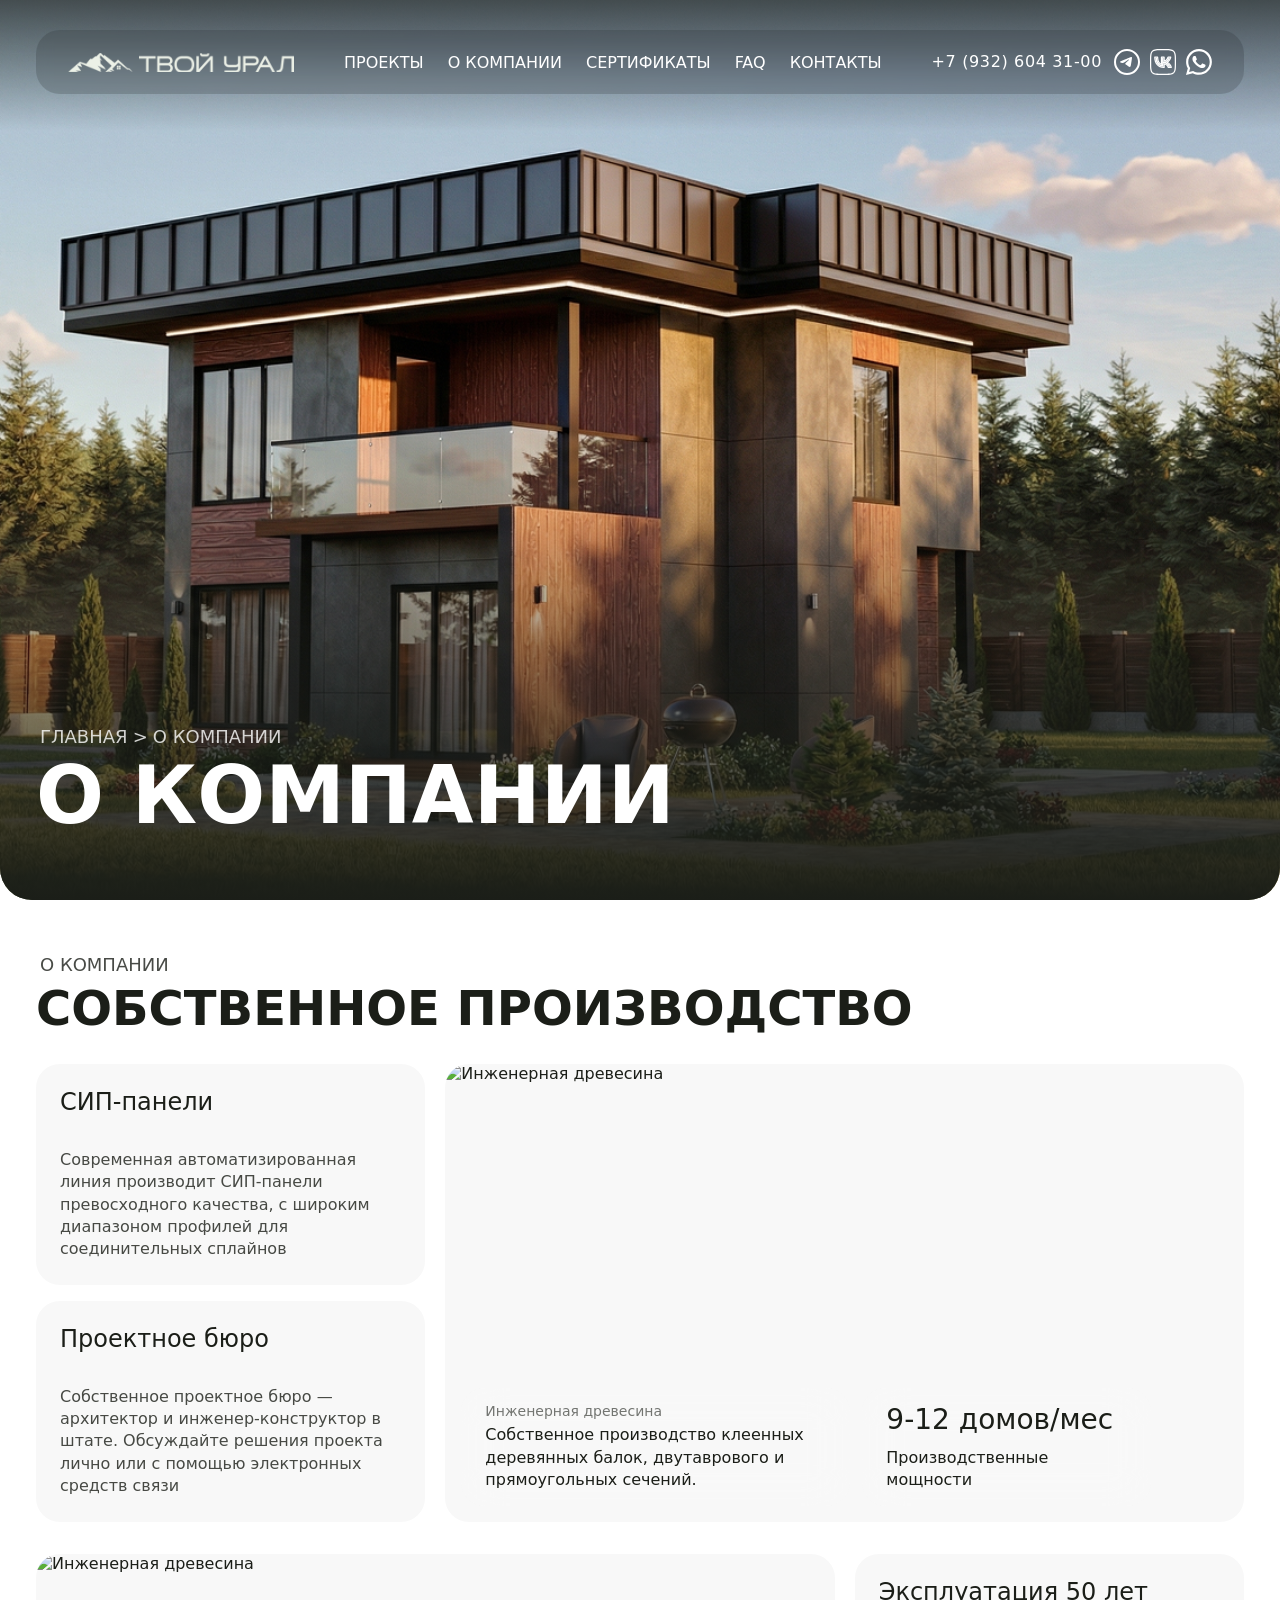
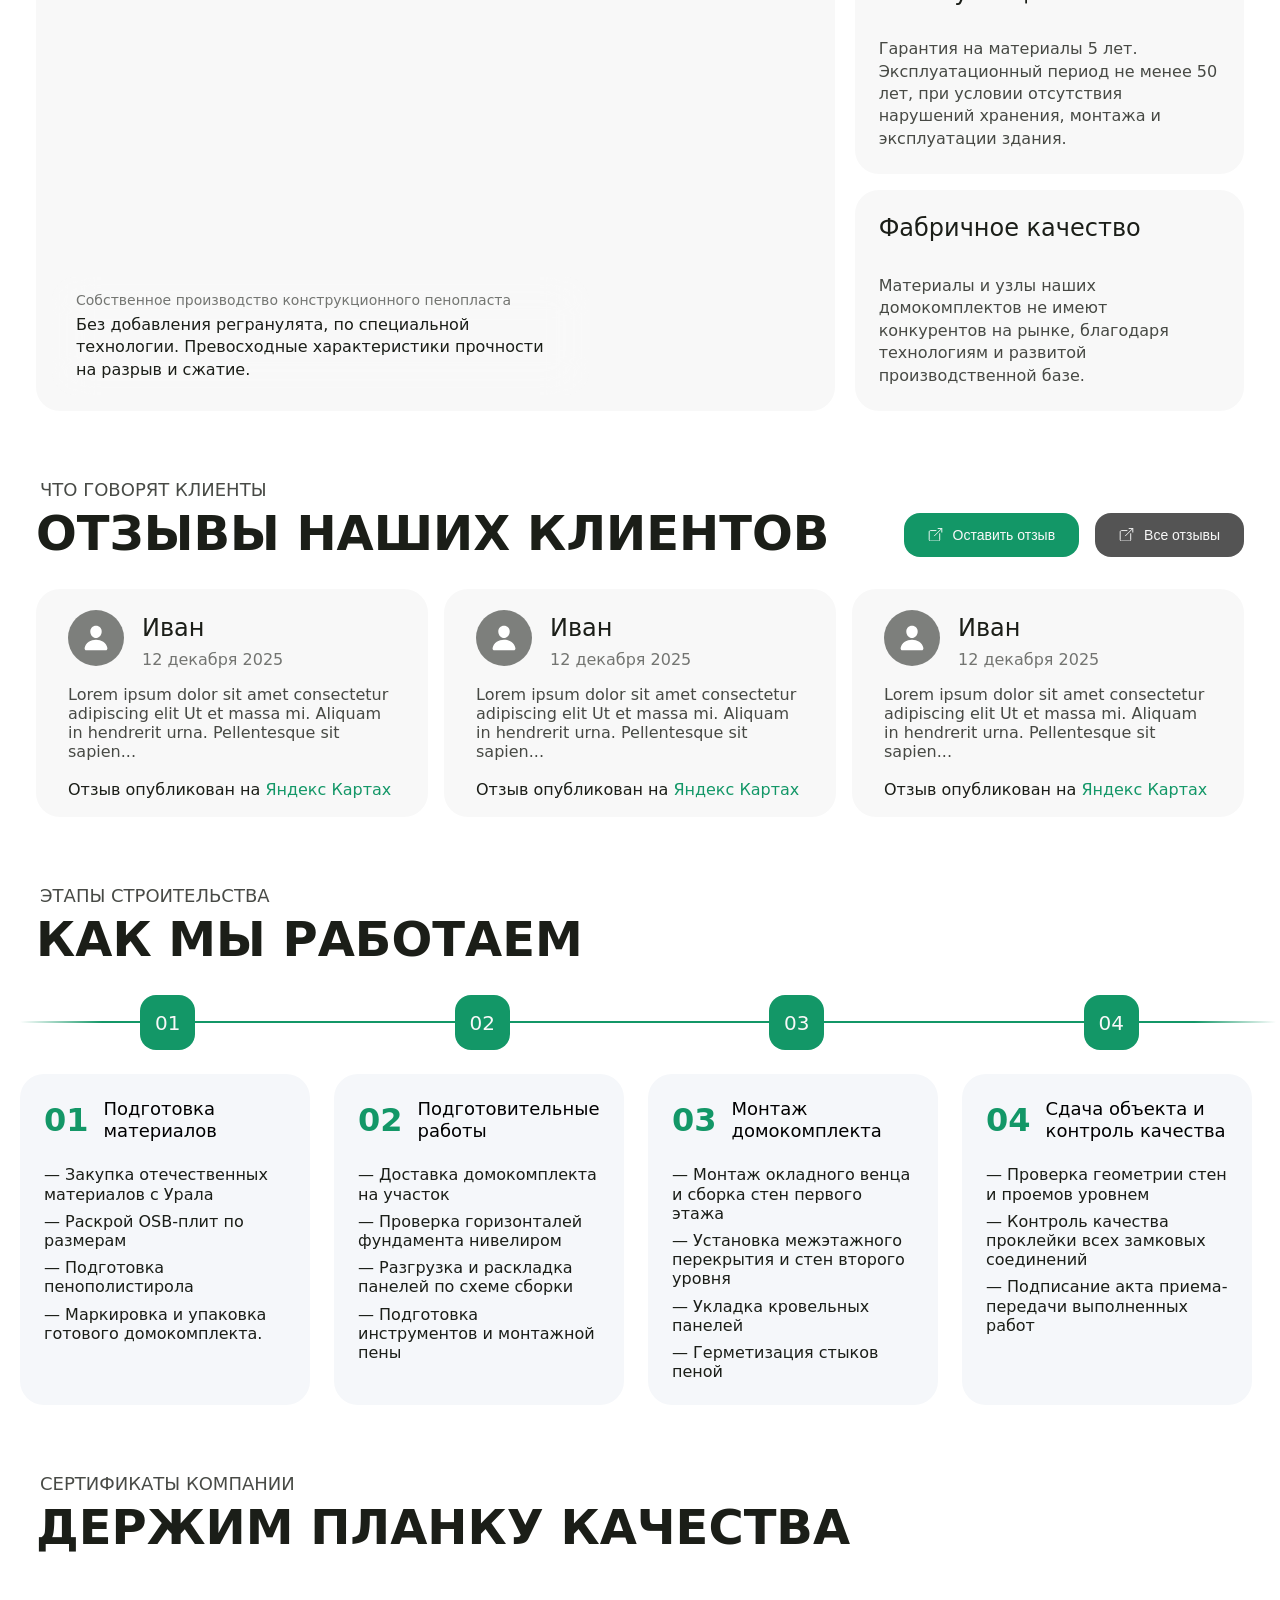
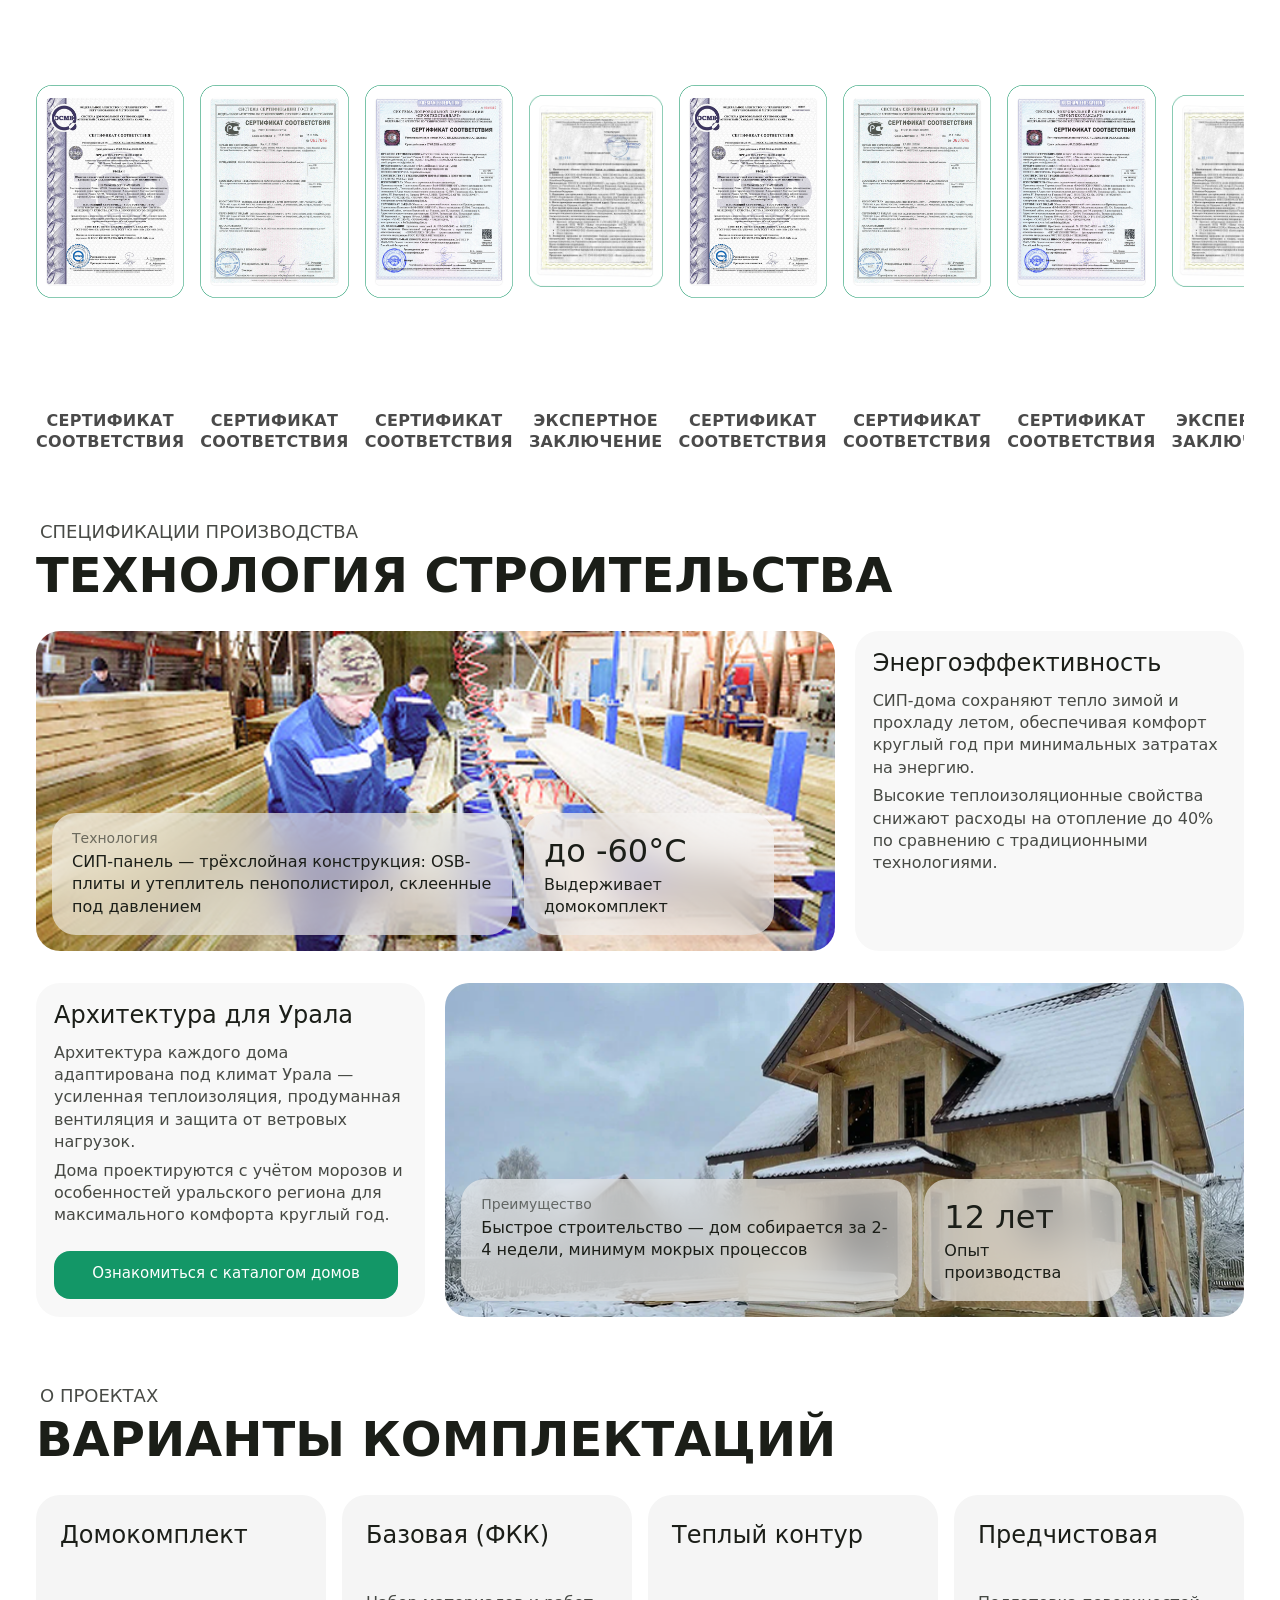
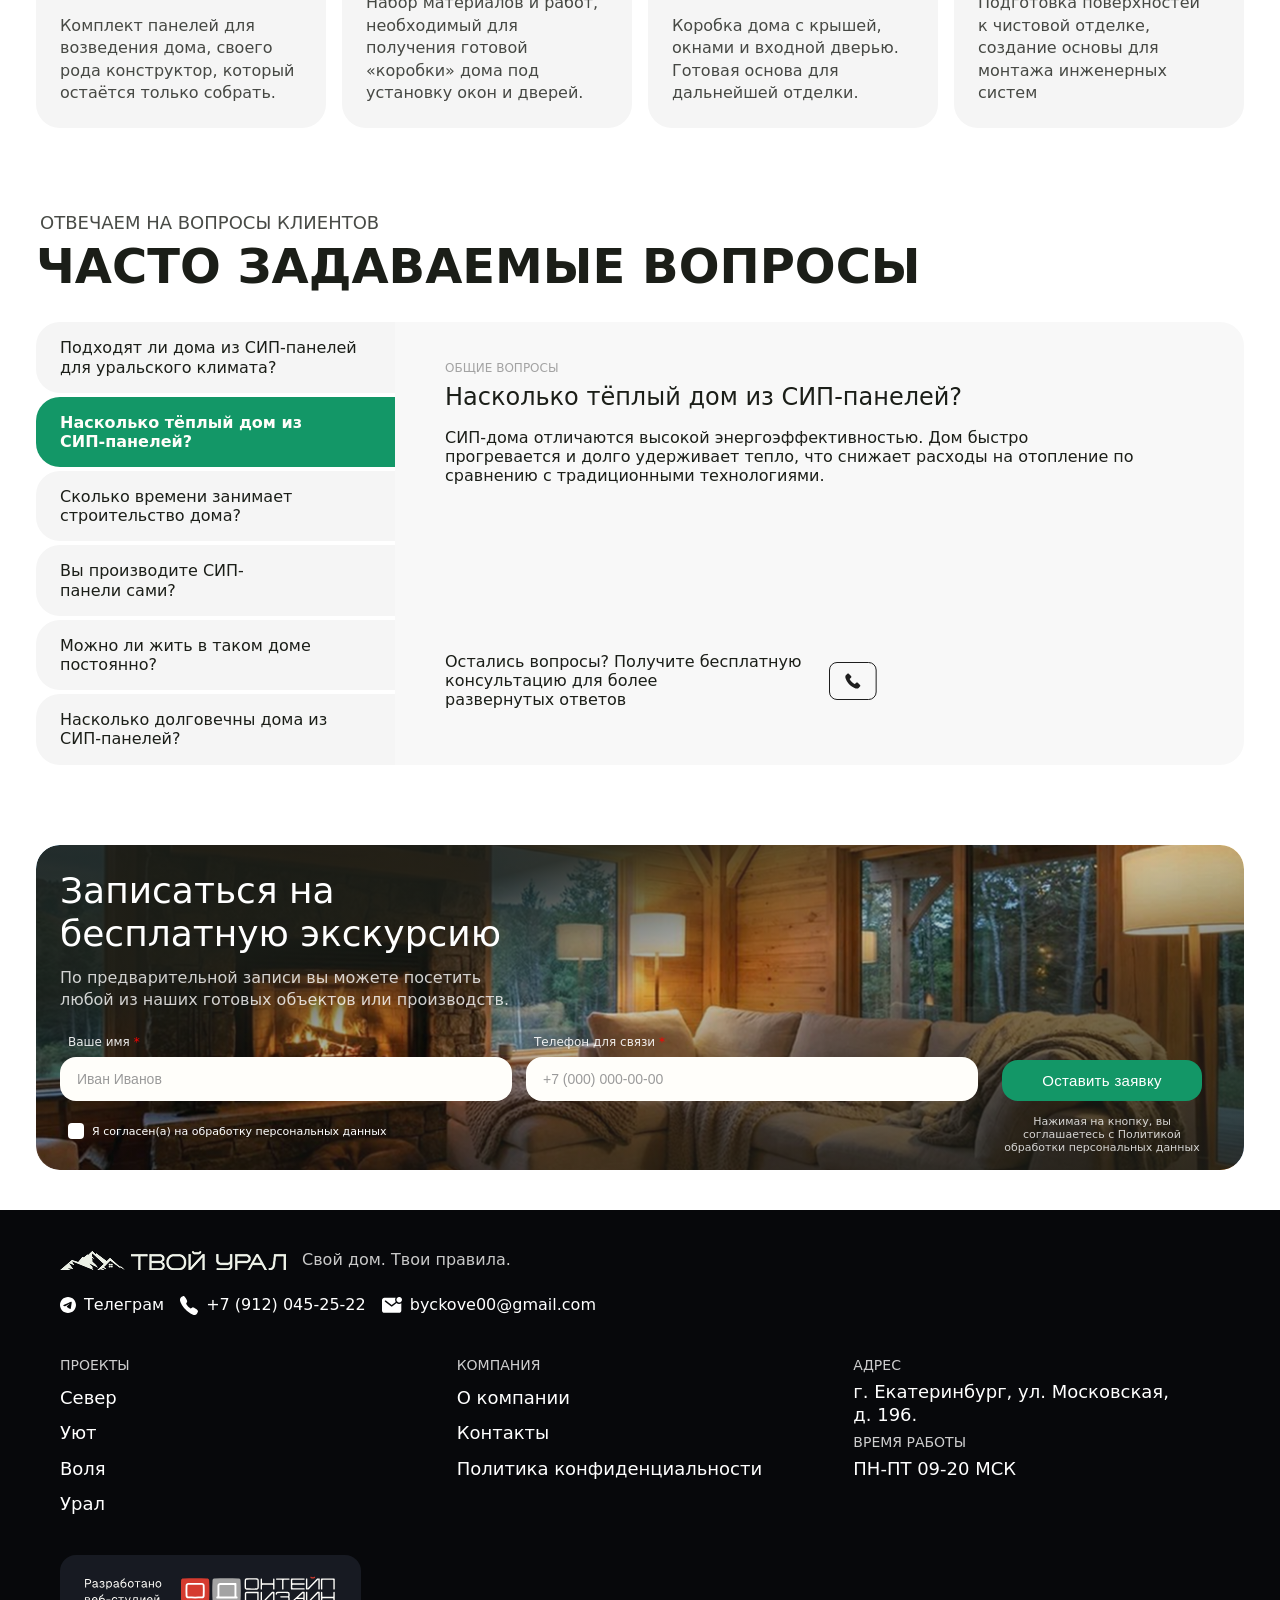
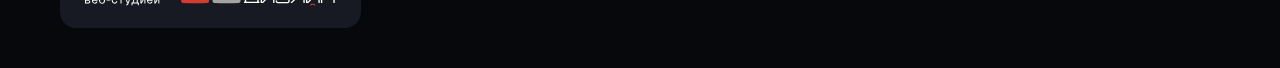
==== commit f01a0d0a: "mob commit" ====
--- a/about.html
+++ b/about.html
@@ -7,6 +7,7 @@
     <title>О компании</title>
     <script src="./assets/js/main.js" defer></script>
     <script src="./assets/js/script3.js" defer></script>
+    <script src="./assets/js/script.js" defer></script>
     <link rel="stylesheet" href="assets/css/style.css">
     <link rel="stylesheet" href="assets/css/banner.css">
     <link rel="stylesheet" href="https://cdn.jsdelivr.net/npm/swiper@12/swiper-bundle.min.css" />
@@ -101,19 +102,19 @@
                         <ul class="nav__list">
                             <ul class="nav__list">
                                 <li>
-                                    <a class="nav__link" href="page_2.html">Проекты</a>
+                                    <a class="nav__link" href="projects.html">Проекты</a>
                                 </li>
                                 <li>
-                                    <a class="nav__link" href="page_4.html">О компании</a>
+                                    <a class="nav__link" href="about.html">О компании</a>
                                 </li>
                                 <li>
-                                    <a class="nav__link" href="page_4.html#certific">Сертификаты</a>
+                                    <a class="nav__link" href="about.html#certific">Сертификаты</a>
                                 </li>
                                 <li>
-                                    <a class="nav__link" href="page_4.html#faq">FAQ</a>
+                                    <a class="nav__link" href="about.html#faq">FAQ</a>
                                 </li>
                                 <li>
-                                    <a class="nav__link" href="page_5.html">Контакты</a>
+                                    <a class="nav__link" href="contacts.html">Контакты</a>
                                 </li>
                             </ul>
                         </ul>
--- a/assets/css/style.css
+++ b/assets/css/style.css
@@ -193,7 +193,7 @@
     }
 }
 
-@media (max-width:390px) {
+@media (max-width:450px) {
     .container {
         padding-left: 8px;
         padding-right: 8px;
@@ -215,7 +215,7 @@
     gap: 32px;
 }
 
-@media (max-width:390px) {
+@media (max-width:450px) {
     .section {
         gap: 25px;
     }
@@ -576,7 +576,7 @@
     }
 }
 
-@media (max-width:390px) {
+@media (max-width:450px) {
     .title_content {
         gap: 6px;
     }
@@ -771,24 +771,6 @@
     stroke: #8BFFD5;
 }
 
-/* 
-
-.icon-btn:hover .icon-btn__icon g path:first-child {
-    stroke: #8BFFD5;
-}
-
-.icon-btn:hover .icon-btn__icon g path:last-child {
-    fill: #8BFFD5;
-}
-
-.icon-btn:hover .icon-btn__icon path {
-    fill: #8BFFD5;
-}
-
-.icon-btn:hover .icon-btn__icon path[stroke] {
-    stroke: #8BFFD5;
-} */
-
 .icon-btn__icon {
     width: 26px;
     height: 26px;
@@ -850,6 +832,7 @@
 .mobile-menu.active {
     max-height: 500px;
     opacity: 1;
+    padding-bottom: 15px;
 }
 
 .mobile-menu .nav__list {
@@ -4059,7 +4042,7 @@
 
     .line-numbers {
         gap: 251px;
-        padding: 0 141px;
+        padding: 0 133px 0 116px;
     }
 
     .line_number {
@@ -4432,6 +4415,7 @@
         justify-content: center;
         align-items: center;
         padding-top: 0;
+        
     }
 
     .banner_main__content {
@@ -5520,7 +5504,7 @@
     .about_section .width-448,
     .about_section .width-537 {
         width: auto;
-        max-width: 65%;
+        max-width: 75%;
         flex: 1;
     }
 
@@ -5537,7 +5521,7 @@
     }
 
     .about_section .about_info__card p {
-        font-size: clamp(11px, 3vw, 14px);
+        font-size: clamp(14px, 3vw, 14px);
         line-height: 1.3;
         max-width: 100%;
     }
@@ -6291,6 +6275,10 @@
         font-size: 20px;
     }
 
+    .address_title.address_v2{
+        padding-bottom: 6px;
+    }
+
     .address_info {
         font-size: 15px;
         padding-top: 10px;
@@ -6438,11 +6426,11 @@
 
 }
 
-@media (max-width:390px) {
+@media (max-width:450px) {
 
     .cert-modal-close {
-        top: 10px;
-        right: -20px;
+        top: 10px !important;
+        right: -17px !important;
     }
 
     .temp-badge {
@@ -6479,9 +6467,19 @@
         margin-left: 11px;
     }
 
+    .burger-btn.active{
+        margin-bottom: 6px;
+
+    }
+
     .icon-btn__icon {
-        width: 18px;
-        height: 18px;
+        width: 18px !important;
+        height: 18px !important;
+    }
+
+    .icon-btn__icon2{
+        width: 18px !important;
+        height: 18px !important;
     }
 
     .mobile-menu {
@@ -6552,6 +6550,7 @@
     .advantages {
         padding-top: 8px;
         border-radius: 0 0 24px 24px;
+        margin-top: -1px;
     }
 
     .advantages-card img {
@@ -7928,7 +7927,7 @@
         max-width: 349px;
         width: 100%;
         margin-top: 0px;
-        padding-bottom: 20px;
+        padding-bottom: 30px;
     }
 
     .footer_block__right {
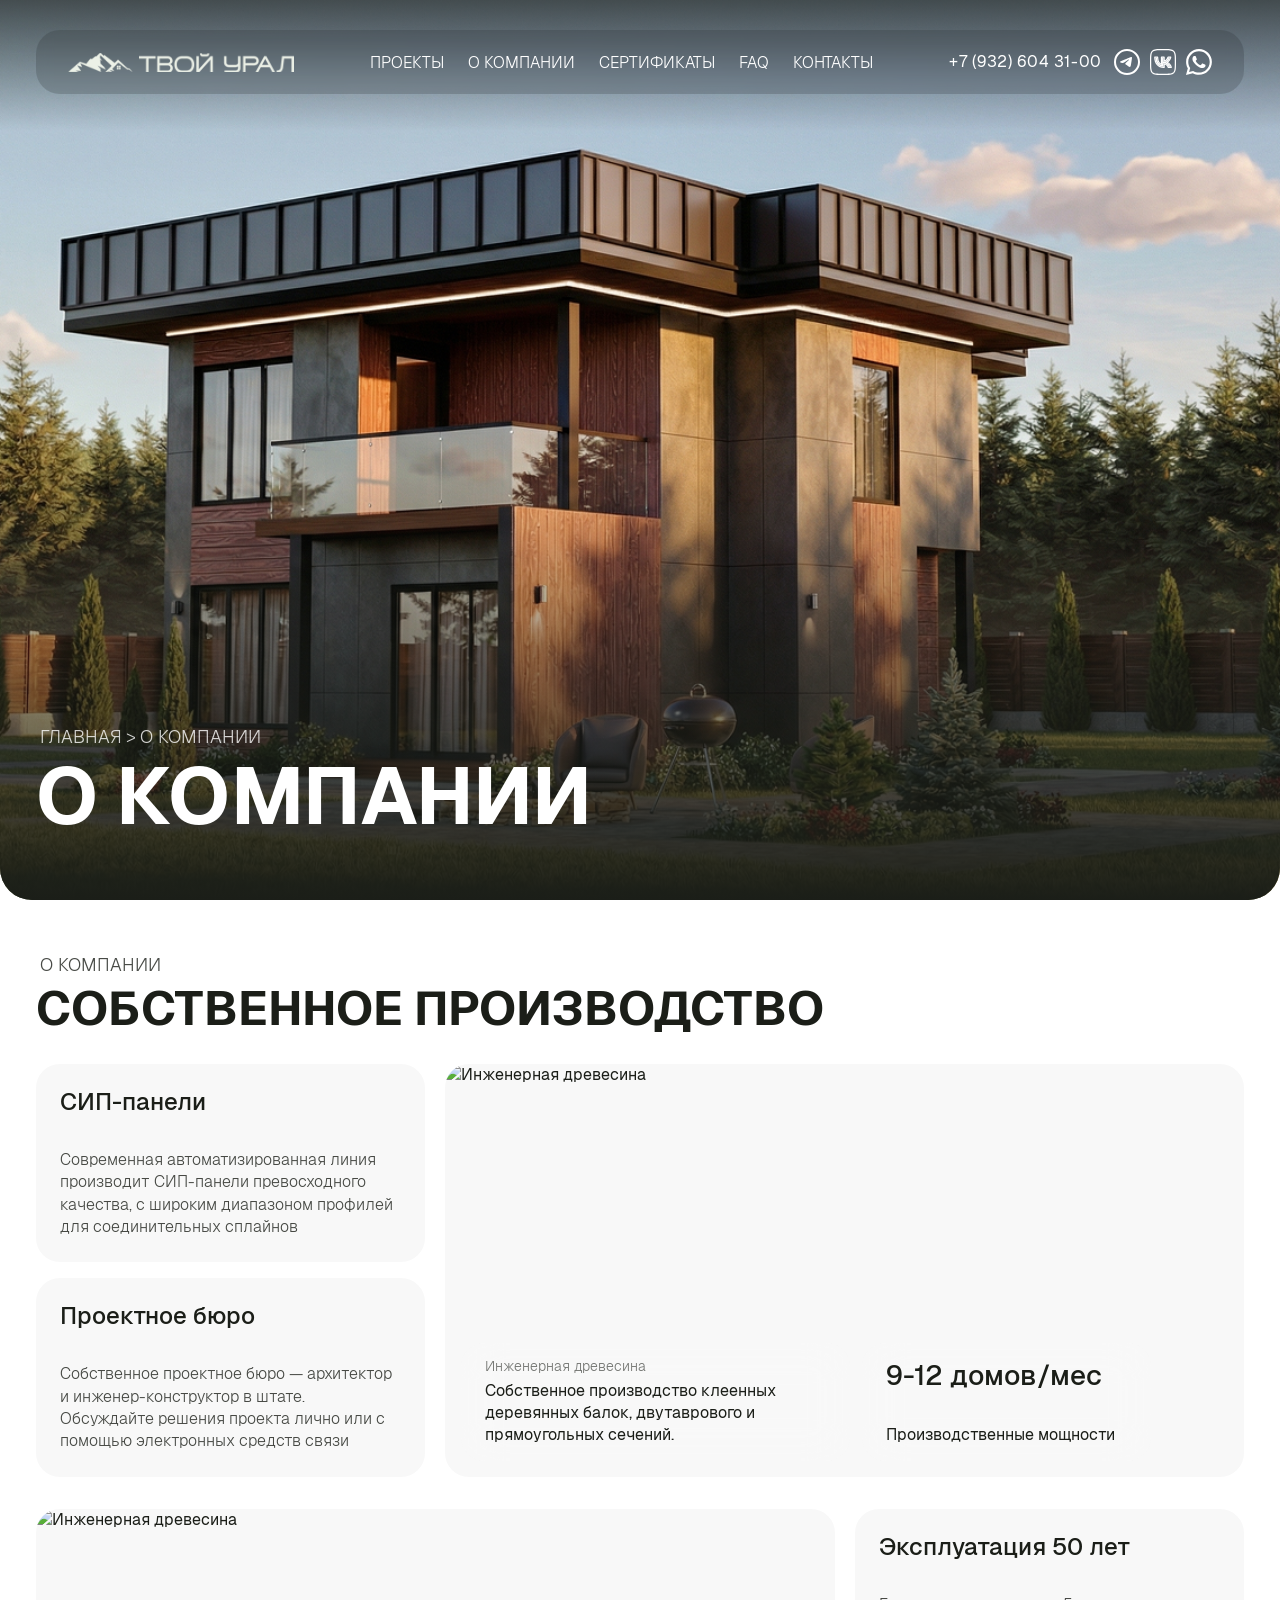
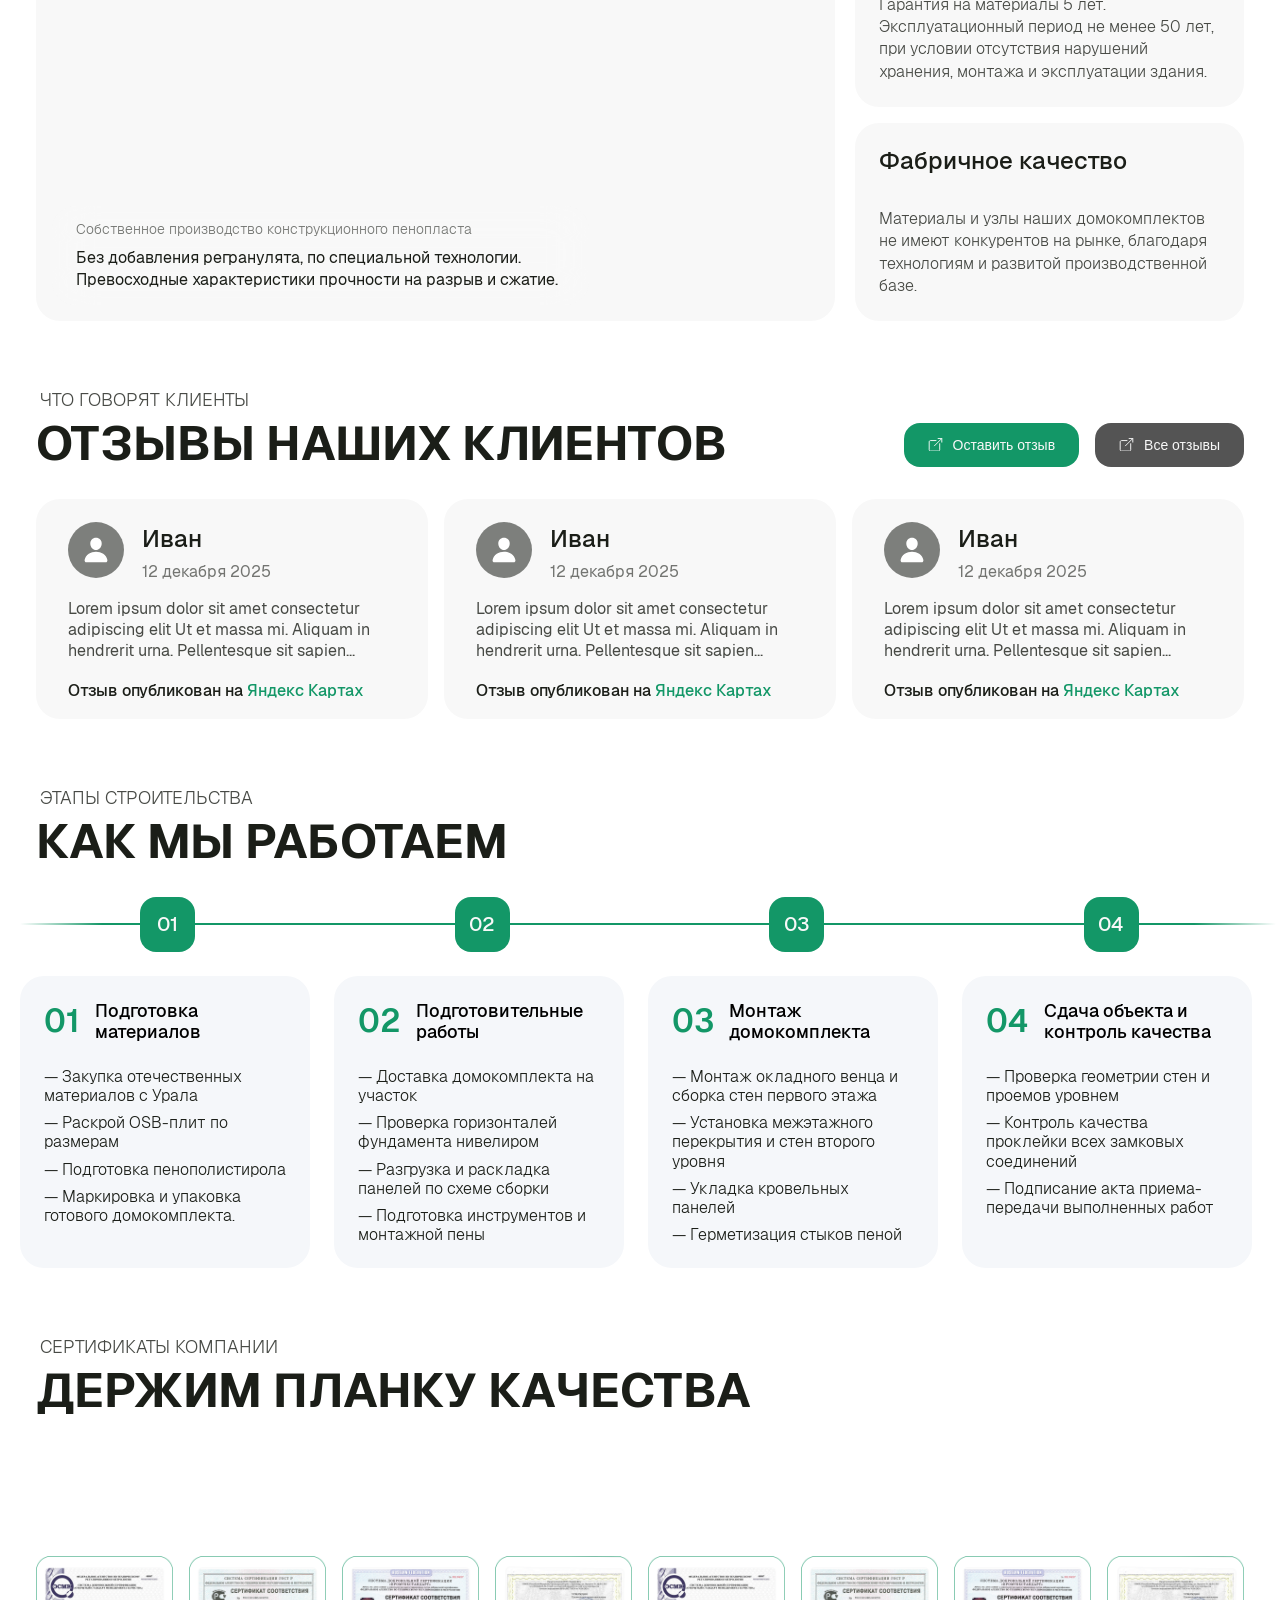
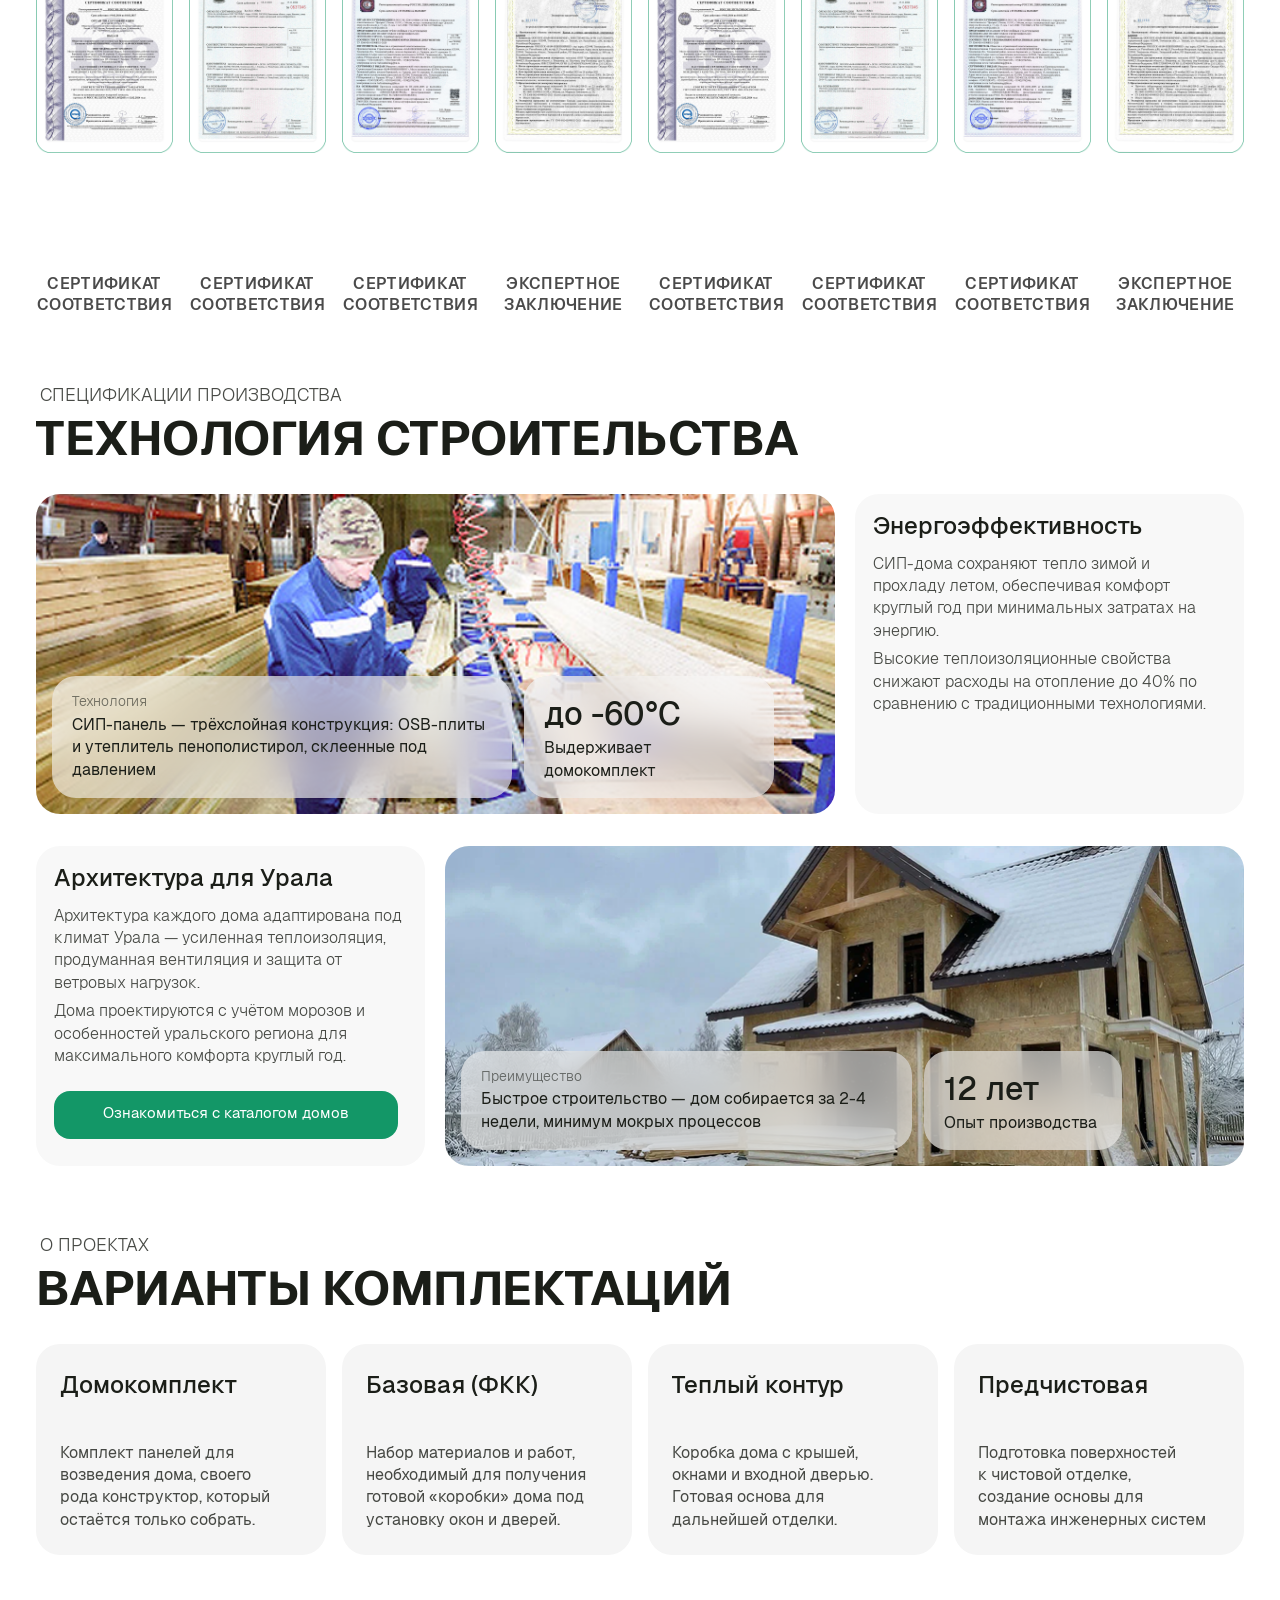
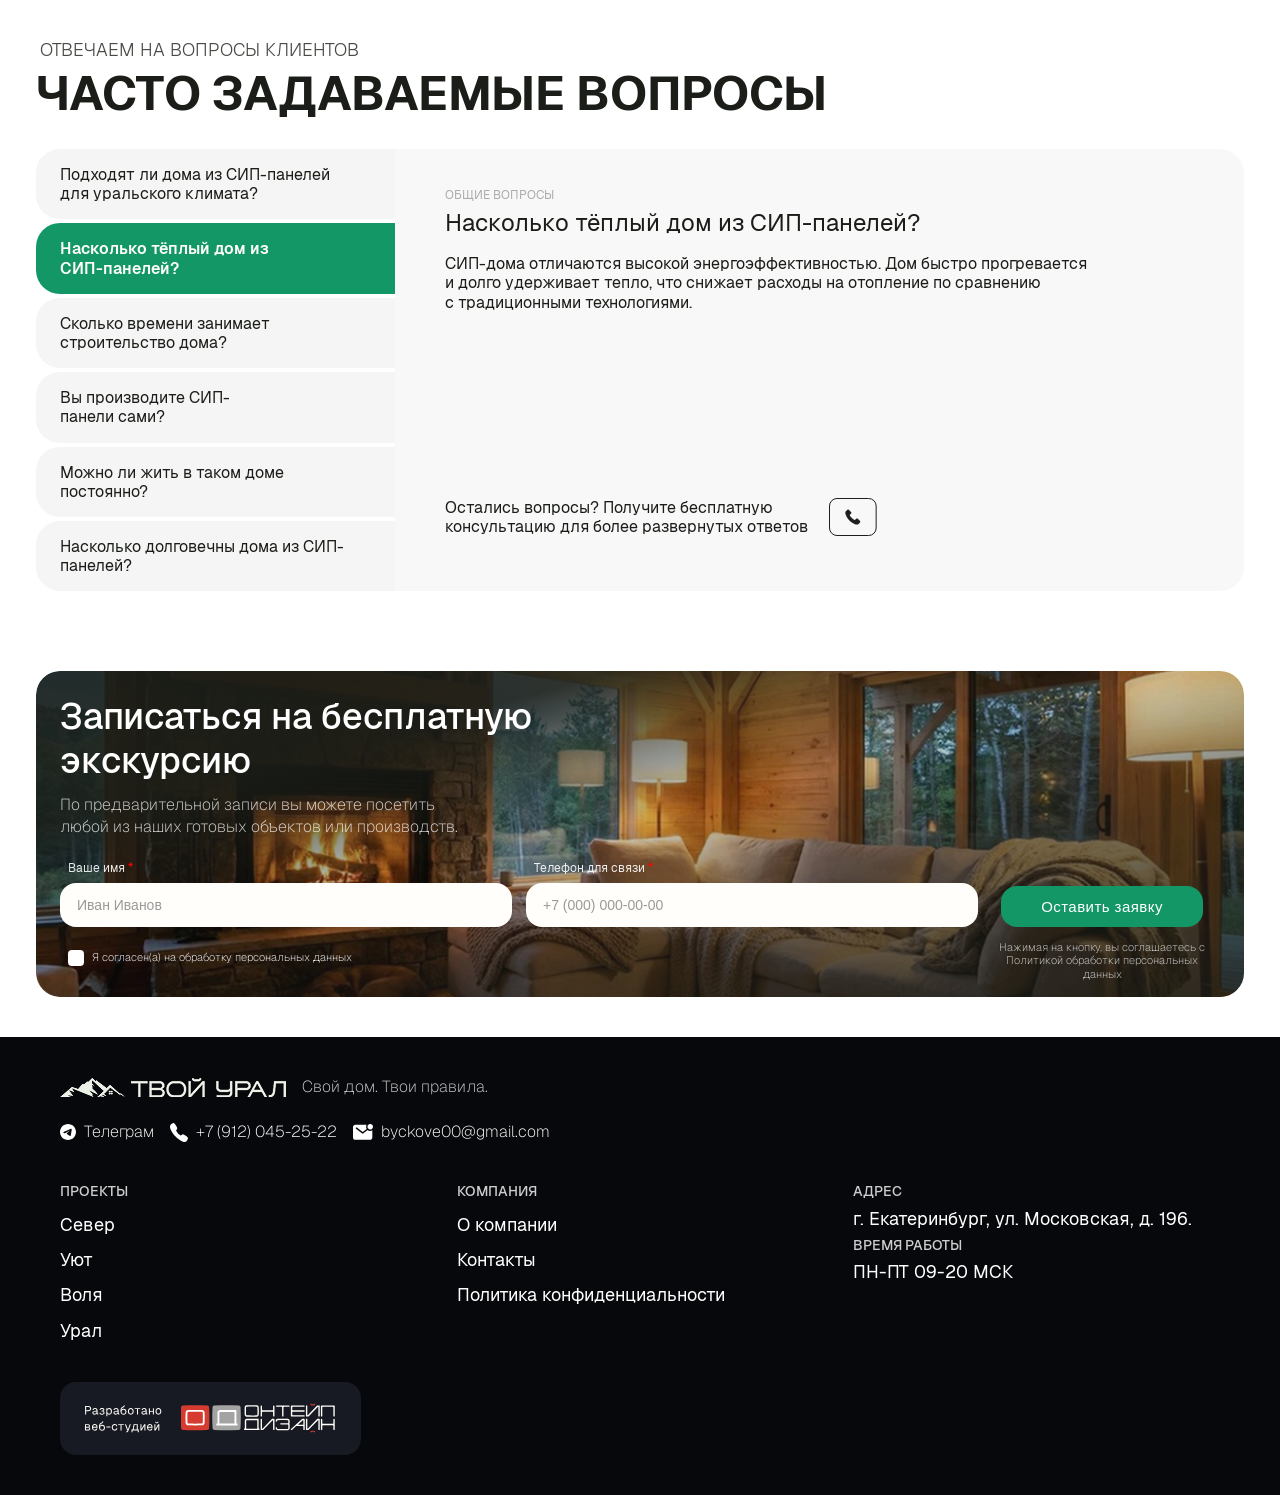
==== commit 845ff4bd: "nc" ====
--- a/about.html
+++ b/about.html
@@ -34,10 +34,10 @@
                                     <a class="nav__link" href="about.html">О компании</a>
                                 </li>
                                 <li class="nav__item">
-                                    <a class="nav__link" href="about.html">Сертификаты</a>
+                                    <a class="nav__link" href="about.html#certific">Сертификаты</a>
                                 </li>
                                 <li class="nav__item">
-                                    <a class="nav__link" href="about.html">FAQ</a>
+                                    <a class="nav__link" href="about.html#faq">FAQ</a>
                                 </li>
                                 <li class="nav__item">
                                     <a class="nav__link" href="contacts.html">Контакты</a>
@@ -769,7 +769,7 @@
                                 <p class="footer_telegram__p">byckove00@gmail.com</p>
                             </a>
                         </div>
-                        <a href="#" class="onTapelogofoot">
+                        <a href="https://ontape-design.ru/" class="onTapelogofoot">
                             <img src="./assets/images/logo/ontapelogofooter.svg" alt="">
                         </a>
                     </div>
@@ -785,7 +785,7 @@
                             <h3>КОМПАНИЯ</h3>
                             <a href="about.html">О компании</a>
                             <a href="contacts.html">Контакты</a>
-                            <a href="#">Политика
+                            <a href="policy.html">Политика
                                 конфиденциальности</a>
                         </div>
                         <div class="footer_block__4">
@@ -803,7 +803,7 @@
                             </div>
                         </div>
                     </div>
-                    <a href="#" class="onTapelogo_mob">
+                    <a href="https://ontape-design.ru/" class="onTapelogo_mob">
                         <img src="./assets/images/logo/ontapelogofooter.svg" alt="">
                     </a>
                 </div>
--- a/assets/css/style.css
+++ b/assets/css/style.css
@@ -1,37 +1,37 @@
 @font-face {
     font-family: 'Geist';
     font-weight: 200;
-    src: url('./fonts/Geist/static/Geist-ExtraLight.ttf');
+    src: url('/assets/Geist/static/Geist-ExtraLight.ttf');
 }
 
 @font-face {
     font-family: 'Geist';
     font-weight: 300;
-    src: url('./fonts/Geist/static/Geist-Light.ttf');
+    src: url('/assets/Geist/static/Geist-Light.woff2');
 }
 
 @font-face {
     font-family: 'Geist';
     font-weight: 400;
-    src: url('./fonts/Geist/static/Geist-Regular.ttf');
+    src: url('/assets/Geist/static/Geist-Regular.woff2');
 }
 
 @font-face {
     font-family: 'Geist';
     font-weight: 500;
-    src: url('./fonts/Geist/static/Geist-Medium.ttf');
+    src: url('/assets/Geist/static/Geist-Medium.woff2');
 }
 
 @font-face {
     font-family: 'Geist';
     font-weight: 600;
-    src: url('./fonts/Geist/static/Geist-SemiBold.ttf');
+    src: url('/assets/Geist/static/Geist-SemiBold.woff2');
 }
 
 @font-face {
     font-family: 'Geist';
     font-weight: 700;
-    src: url('./assets/fonts/Geist/static/Geist-Bold.ttf');
+    src: url('/assets/Geist/static/Geist-Bold.woff2');
 }
 
 * {
@@ -1417,11 +1417,11 @@
 }
 
 .text_block__v3--card.card-1 {
-    padding: 24px 26px 24px 18px;
+    padding: 24px 26px 24px 24px;
 }
 
 .text_block__v3--card.card-2 {
-    padding: 24px 13px 24px 18px;
+    padding: 24px 13px 24px 24px;
 }
 
 .text_block__v3--card h3 {
@@ -1557,7 +1557,7 @@
     font-size: 16px;
     color: var(--bg);
     line-height: 1.4;
-    font-weight: 400;
+    font-weight: 200;
     opacity: 0.8;
 }
 
@@ -1599,14 +1599,14 @@
     line-height: 20px;
     color: #9A9A9A;
     transition: all 0.4s ease;
-    font-weight: 400;
+    font-weight: 200;
     letter-spacing: 2%;
 }
 
 .form_input::placeholder {
     color: #9A9A9A;
     font-size: 14px;
-    font-weight: 400;
+    font-weight: 200;
     line-height: 20px;
     letter-spacing: 2%;
 }
@@ -1617,11 +1617,11 @@
     color: var(--bg);
     border-radius: 16px;
     font-size: 16px;
-    font-weight: 500;
+    font-weight: 200;
     transition: all 0.4s ease;
     white-space: nowrap;
     line-height: 100%;
-    letter-spacing: 0.02em;
+    letter-spacing: 0.03em;
     grid-row: 1;
     grid-column: 3;
     justify-self: center;
@@ -1683,7 +1683,7 @@
     font-size: 12px;
     line-height: 1.2;
     color: var(--bg);
-    font-weight: 400;
+    font-weight: 200;
 }
 
 .form_section__policy {
@@ -1692,7 +1692,7 @@
     line-height: 1.2;
     text-align: center;
     max-width: 277px;
-    font-weight: 400;
+    font-weight: 200;
     grid-row: 2;
     grid-column: 3;
     justify-self: center;
@@ -2135,7 +2135,7 @@
     font-size: 16px;
     color: rgba(255, 255, 255, 0.8);
     line-height: 1.4;
-    font-weight: 400;
+    font-weight: 200;
 }
 
 .text_block__v7--form {
@@ -2184,7 +2184,7 @@
     line-height: 20px;
     color: #9A9A9A;
     transition: all 0.4s ease;
-    font-weight: 400;
+    font-weight: 200;
     width: 100%;
     box-sizing: border-box;
 }
@@ -2192,7 +2192,7 @@
 .form_input::placeholder {
     color: #9A9A9A;
     font-size: 14px;
-    font-weight: 400;
+    font-weight: 200;
     line-height: 20px;
 }
 
@@ -2207,11 +2207,11 @@
     color: var(--bg);
     border-radius: 16px;
     font-size: 16px;
-    font-weight: 500;
+    font-weight: 200;
     transition: all 0.4s ease;
     white-space: nowrap;
     line-height: 100%;
-    letter-spacing: 0.02em;
+    letter-spacing: 0.03em;
     grid-row: 1;
     grid-column: 3;
     justify-self: center;
@@ -2267,7 +2267,7 @@
     font-size: 12px;
     line-height: 1.2;
     color: var(--bg);
-    font-weight: 400;
+    font-weight: 200;
 }
 
 .form_section__policy {
@@ -2276,7 +2276,7 @@
     line-height: 1.2;
     text-align: center;
     max-width: 277px;
-    font-weight: 400;
+    font-weight: 200;
     grid-row: 2;
     grid-column: 3;
     justify-self: center;
@@ -2291,7 +2291,12 @@
 }
 
 .contacts__info {
+    display: grid;
+    grid-template-columns: 240px 238px 169px 276px;
+    gap: 54px;
+    justify-content: space-between;
     margin-bottom: 24px;
+    padding: 24px 99px 24px 24px;
 }
 
 .contacts__subtitle {
@@ -2723,8 +2728,13 @@
     color: white;
     border: none;
     cursor: pointer;
-}
-
+    transition: 0.5s ease;
+}
+
+.price button:hover {
+    transition: 0.5s ease;
+    background: var(--text-accent);
+}
 
 .accordion_item {
     border-bottom: 1px solid rgba(106, 106, 106, 0.2);
@@ -2861,7 +2871,12 @@
     line-height: 120%;
     border: none;
     cursor: pointer;
-    transition: all 0.3s ease;
+    transition: all 0.5s ease;
+}
+
+.lead_section button:hover {
+    transition: 0.5s ease;
+    background: var(--text-accent);
 }
 
 .lead_section button a {
@@ -3470,7 +3485,7 @@
     font-size: var(--fs-footer-contact);
     line-height: 1.3;
     letter-spacing: 2%;
-    font-weight: 400;
+    font-weight: 200;
     color: #fff;
     transition: 0.5s ease;
 
@@ -3480,7 +3495,7 @@
     font-size: var(--fs-footer-contact);
     line-height: 100%;
     letter-spacing: 3%;
-    font-weight: 400;
+    font-weight: 200;
     color: #fff;
     transition: 0.5s ease;
 
@@ -3552,6 +3567,640 @@
 }
 
 
+/* close-popup */
+.close-popup {
+    position: fixed;
+    top: 0;
+    left: 0;
+    right: 0;
+    width: 100%;
+    height: 100%;
+    background: rgba(0, 0, 0, 0.4);
+    display: flex;
+    justify-content: center;
+    align-items: center;
+    z-index: 1000;
+    display: none;
+}
+
+.close-popup.active {
+    display: flex;
+    opacity: 1;
+    visibility: visible;
+}
+
+.close-popup__form {
+    background: #131B1F66;
+    border-radius: 24px;
+    padding: 24px;
+    width: 100%;
+    max-width: 359px;
+    position: relative;
+    backdrop-filter: blur(30px);
+    -webkit-backdrop-filter: blur(30px);
+    border: 1px solid #F7F7F733;
+    color: #fff;
+}
+
+.close-popup__form form {
+    max-width: 311px;
+    width: 311px;
+}
+
+.close-popup__form_clos {
+    position: absolute;
+    top: 20px;
+    right: 20px;
+    width: 12px;
+    height: 12px;
+    cursor: pointer;
+}
+
+.close-popup__form_clos::before,
+.close-popup__form_clos::after {
+    content: '';
+    position: absolute;
+    top: 50%;
+    left: 50%;
+    width: 20px;
+    height: 2px;
+    background: #fff;
+    transform: translate(-50%, -50%) rotate(45deg);
+}
+
+.close-popup__form_clos::after {
+    transform: translate(-50%, -50%) rotate(-45deg);
+}
+
+.close-popup__form_clos:hover {
+    opacity: 1;
+}
+
+.close-popup__form h2 {
+    font-size: 24px;
+    font-weight: 300;
+    margin-bottom: 16px;
+    text-align: left;
+    color: #fff;
+    line-height: 120%;
+}
+
+.input-group {
+    margin-bottom: 12px;
+}
+
+.input-group label {
+    display: block;
+    font-weight: 400;
+    font-size: 12px;
+    line-height: 140%;
+    letter-spacing: 2%;
+    margin-bottom: 4px;
+}
+
+.input-group input {
+    width: 100%;
+    padding: 12px 16px;
+    border: 1px solid transparent;
+    border-radius: 16px;
+    background: #F7F7F7;
+    font-size: 16px;
+    color: #BBBBBB;
+    outline: none;
+    font-weight: 200;
+    line-height: 24px;
+}
+
+.input-group input::placeholder {
+    font-weight: 100;
+    border-radius: 16px;
+    line-height: 24px;
+    color: #BBBBBB;
+
+}
+
+
+.input-error {
+    color: #D53B2F;
+    font-size: 12px;
+    margin-top: 4px;
+    display: none;
+
+    font-weight: 400;
+    line-height: 140%;
+    letter-spacing: 2%;
+
+}
+
+.input-group.error .input-error {
+    display: block;
+}
+
+.input-group.error input {
+    border: 1px solid #D53B2F;
+}
+
+
+.fpopup_checkbox {
+    display: flex;
+    align-items: center;
+    gap: 8px;
+    cursor: pointer;
+    max-width: 318px;
+    width: 318px;
+    margin-top: 4px;
+}
+
+.fpopup_checkbox input[type="checkbox"] {
+    width: 16px;
+    height: 16px;
+    background: var(--bg);
+    -webkit-appearance: none;
+    -moz-appearance: none;
+    appearance: none;
+    border: none;
+    outline: none;
+    position: relative;
+    cursor: pointer;
+    border-radius: 2px;
+}
+
+input[type="checkbox"]:checked {
+    background: var(--bg);
+    background-image: url("data:image/svg+xml,%3Csvg xmlns='http://www.w3.org/2000/svg' width='12' height='12' viewBox='0 0 24 24' fill='none' stroke='%239A9A9A' stroke-width='3' stroke-linecap='round' stroke-linejoin='round'%3E%3Cpolyline points='20 6 9 17 4 12'%3E%3C/polyline%3E%3C/svg%3E");
+    background-position: center;
+    background-repeat: no-repeat;
+    background-size: 12px;
+}
+
+.popup-checkbox__text {
+    font-size: 12px;
+    line-height: 1.2;
+    color: var(--bg);
+    font-weight: 200;
+    white-space: nowrap;
+}
+
+.close-popup__form button {
+    width: 100%;
+    padding: 18px 79px;
+    background: var(--btn);
+    color: white;
+    border: none;
+    border-radius: 16px;
+    font-size: 18px;
+    font-weight: 400;
+    cursor: pointer;
+    transition: 0.5s ease;
+    margin-top: 12px;
+}
+
+button[type="submit"]:hover {
+    background: var(--text-accent);
+}
+
+.close-popup__policy {
+    font-size: 12px;
+    text-align: center;
+    margin-top: 12px;
+    line-height: 120%;
+    font-weight: 200;
+}
+
+.close-popup__policy a {
+    color: var(--text-light-hover);
+}
+
+/* confirmed */
+.popup-confirmed {
+    position: relative;
+    background: #131B1F66;
+    border-radius: 24px;
+    padding: 16px 24px;
+    width: 100%;
+    max-width: 359px;
+    position: relative;
+    backdrop-filter: blur(30px);
+    -webkit-backdrop-filter: blur(30px);
+    border: 1px solid #F7F7F733;
+    color: #fff;
+    z-index: 10001;
+    display: none;
+}
+
+
+.popup-confirmed--content h2 {
+    font-weight: 500;
+    font-size: 16px;
+    line-height: 120%;
+    letter-spacing: 0%;
+    margin-bottom: 8px;
+}
+
+.popup-confirmed--content p {
+    font-weight: 200;
+    font-size: 14px;
+    line-height: 120%;
+    letter-spacing: 0%;
+    max-width: 245px;
+    width: 245px;
+}
+
+.popup-confirmed__icon {
+    position: absolute;
+    top: 20px;
+    right: 25px;
+    width: 16px;
+    height: 15px;
+}
+
+
+/* cookie */
+.cookie-modal {
+    position: fixed;
+    bottom: 20px;
+    left: 40%;
+    background: #131B1F66;
+    backdrop-filter: blur(30px);
+    -webkit-backdrop-filter: blur(30px);
+    border-radius: 24px;
+    padding: 20px 24px;
+    max-width: 621px;
+    width: 100%;
+    z-index: 10002;
+    opacity: 0;
+    visibility: hidden;
+    display: flex;
+    align-items: center;
+    justify-content: space-between;
+    border: 1px solid #F7F7F733
+}
+
+.cookie__agree {
+    display: flex;
+    align-items: end;
+    justify-content: space-between;
+}
+
+.cookie-modal.active {
+    opacity: 1;
+    visibility: visible;
+    transform: translateX(-50%) translateY(0);
+}
+
+.cookie-modal__content {
+    flex: 1;
+    display: flex;
+    flex-direction: column;
+    gap: 8px;
+}
+
+.cookie-modal__title {
+    font-weight: 500;
+    font-size: 16px;
+    line-height: 120%;
+    letter-spacing: 0%;
+    color: #fff;
+
+}
+
+.cookie-modal__text {
+    font-weight: 200;
+    font-size: 14px;
+    line-height: 140%;
+    letter-spacing: 0%;
+    color: #FFFFFF;
+    max-width: 379px;
+}
+
+.cookie-modal__link {
+    color: #fff;
+    text-decoration: underline;
+    transition: 0.5s ease;
+}
+
+.cookie-modal__link:hover {
+    color: var(--text-light-hover);
+    transition: 0.5s ease;
+
+}
+
+.cookie-modal__btn {
+    font-weight: 200;
+    font-size: 18px;
+    line-height: 120%;
+    border-radius: 24px;
+    padding: 12px 32px;
+}
+
+.cookie-modal__btn:hover {
+    background: var(--text-accent);
+}
+
+.cookie-modal__close {
+    position: absolute;
+    top: 20px;
+    right: 24px;
+    color: rgba(255, 255, 255, 1);
+    width: 12px;
+    height: 12px;
+    cursor: pointer;
+    line-height: 1;
+    background: none;
+    border: none;
+    transition: color 0.3s ease;
+    z-index: 2;
+}
+
+.cookie-modal__close:hover {
+    color: #fff;
+}
+
+
+.certificate_slide {
+    cursor: pointer;
+}
+
+.cert-modal {
+    position: fixed;
+    top: 0;
+    left: 0;
+    width: 100%;
+    height: 100%;
+    background: rgba(0, 0, 0, 0.7);
+    z-index: 9999;
+    display: none;
+    justify-content: center;
+    align-items: center;
+    flex-direction: column;
+    opacity: 0;
+    transition: opacity 0.3s ease;
+}
+
+.cert-modal.open {
+    display: flex;
+    opacity: 1;
+}
+
+.cert-modal img {
+    max-width: 90%;
+    max-height: 85vh;
+    border-radius: 4px;
+    box-shadow: 0 0 20px rgba(0, 0, 0, 0.5);
+}
+
+.cert-modal-close {
+    position: absolute;
+    top: 20px;
+    right: 30px;
+    color: white;
+    font-size: 40px;
+    cursor: pointer;
+    line-height: 1;
+    background: none;
+    border: none;
+    font-family: 'Geist';
+}
+
+.cert-modal-caption {
+    color: white;
+    margin-top: 15px;
+    font-size: 18px;
+}
+
+.universal-modal {
+    position: fixed;
+    top: 0;
+    left: 0;
+    width: 100%;
+    height: 100%;
+    background: rgba(0, 0, 0, 0.9);
+    z-index: 9999;
+    display: none;
+    justify-content: center;
+    align-items: center;
+    flex-direction: column;
+    opacity: 0;
+    transition: opacity 0.3s ease;
+}
+
+.universal-modal.open {
+    display: flex;
+    opacity: 1;
+}
+
+.universal-modal__content {
+    position: relative;
+    max-width: 95vw;
+    max-height: 95vh;
+    display: flex;
+    justify-content: center;
+    align-items: center;
+}
+
+.universal-modal__content img {
+    max-width: 100%;
+    max-height: 85vh;
+    border-radius: 24px;
+    box-shadow: 0 0 20px rgba(0, 0, 0, 0.5);
+    object-fit: contain;
+    display: block;
+}
+
+.universal-modal__close {
+    position: absolute;
+    top: -50px;
+    right: 0;
+    color: white;
+    font-size: 40px;
+    cursor: pointer;
+    line-height: 1;
+    background: none;
+    border: none;
+    padding: 0;
+    z-index: 10000;
+    transition: opacity 0.2s;
+}
+
+.universal-modal__close:hover {
+    opacity: 0.7;
+}
+
+.universal-modal__nav {
+    position: absolute;
+    top: 50%;
+    left: 0;
+    right: 0;
+    transform: translateY(-50%);
+    display: flex;
+    justify-content: space-between;
+    padding: 0 10px;
+    pointer-events: none;
+}
+
+.universal-modal__nav button {
+    pointer-events: auto;
+    background: rgba(255, 255, 255, 0.8);
+    border: none;
+    border-radius: 50%;
+    width: 44px;
+    height: 44px;
+    font-size: 24px;
+    color: #131B1F;
+    cursor: pointer;
+    display: flex;
+    align-items: center;
+    justify-content: center;
+    box-shadow: 0 4px 12px rgba(0, 0, 0, 0.2);
+}
+
+
+.policy_content {
+    max-width: 900px;
+    margin: 0 auto;
+    font-size: 16px;
+    line-height: 1.4;
+    color: var(--text);
+}
+
+.policy_content p {
+    margin-bottom: 20px;
+    text-align: justify;
+}
+
+.policy_content h3 {
+    margin-top: 40px;
+    margin-bottom: 20px;
+    font-size: 24px;
+    font-weight: 600;
+    color: var(--dark-2);
+}
+
+.policy_content a {
+    color: #139767;
+    text-decoration: underline;
+    transition: color 0.3s ease, opacity 0.3s ease;
+    text-decoration: none;
+}
+
+#myModal {
+    display: none;
+    position: fixed;
+    top: 0;
+    left: 0;
+    width: 100%;
+    height: 100%;
+    background: rgba(0, 0, 0, 0.7);
+    z-index: 9999;
+    justify-content: center;
+    align-items: center;
+}
+
+.modal-image-container {
+    position: relative;
+    display: flex;
+    justify-content: center;
+    align-items: center;
+    width: auto;
+    height: auto;
+    max-width: 90vw;
+    max-height: 90vh;
+}
+
+#modalImage {
+    max-width: 1208px;
+    width: 1208px;
+    max-height: 90vh;
+    width: auto;
+    height: auto;
+    object-fit: contain;
+    border-radius: 24px;
+    transition: transform 0.3s ease-out;
+    will-change: transform;
+}
+
+#modalImage.plan-image {
+    object-fit: contain;
+    background: #fff;
+    padding: 20px;
+}
+
+
+#modalPrev:hover,
+#modalNext:hover {
+    background: rgba(255, 255, 255, 0.9);
+    transform: translateY(-50%) scale(1.1);
+}
+
+#modalPrev {
+    left: 24px;
+}
+
+#modalNext {
+    right: 24px;
+}
+
+#modalPrev svg,
+#modalNext svg {
+    width: 18px;
+    height: 15px;
+    display: block;
+}
+
+#closeModal {
+    position: absolute;
+    top: 24px;
+    right: 24px;
+    color: white;
+    font-size: 40px;
+    cursor: pointer;
+    width: 45px;
+    height: 45px;
+    display: flex;
+    align-items: center;
+    justify-content: center;
+    border-radius: 50%;
+    transition: all 0.3s ease;
+    z-index: 10000;
+    line-height: 1;
+}
+
+#closeModal:hover {
+    background: rgba(255, 255, 255, 0.4);
+    transform: scale(1.1);
+}
+
+#modalPrev,
+#modalNext {
+    position: absolute;
+    top: 50%;
+    transform: translateY(-50%);
+    background: rgba(255, 255, 255, 0.6);
+    backdrop-filter: blur(21px);
+    -webkit-backdrop-filter: blur(21px);
+    border: none;
+    border-radius: 50%;
+    width: 45px;
+    height: 45px;
+    cursor: pointer;
+    display: none;
+    align-items: center;
+    justify-content: center;
+    transition: all 0.3s ease;
+    z-index: 10000;
+    padding: 0;
+    margin: 0;
+    flex-shrink: 0;
+}
+
+#modalPrev svg,
+#modalNext svg {
+    width: 18px;
+    height: 15px;
+    display: block;
+    flex-shrink: 0;
+}
+
 
 @media (min-width: 1400px) {
     .card_v3__top_price {
@@ -3634,6 +4283,10 @@
 
 
 @media (max-width: 1300px) {
+    .banner h1.policy__title {
+        font-size: 50px;
+    }
+
     .text_block__v1--card {
         height: auto !important;
         min-height: auto !important;
@@ -4200,6 +4853,10 @@
 }
 
 @media (max-width:850px) {
+    .cookie-modal {
+        left: 50%;
+    }
+
     .header__inner {
         padding: 17px 24px;
     }
@@ -4372,6 +5029,12 @@
 }
 
 @media (max-width:1100px) {
+    .increase_picture {
+        pointer-events: auto !important;
+        cursor: pointer;
+        -webkit-tap-highlight-color: transparent;
+    }
+
     .about_section .width-289 {
         display: none;
     }
@@ -4415,7 +5078,7 @@
         justify-content: center;
         align-items: center;
         padding-top: 0;
-        
+
     }
 
     .banner_main__content {
@@ -4450,6 +5113,23 @@
         justify-content: space-between;
         max-height: 177px;
         gap: 10px;
+    }
+
+    .advantages::before {
+        content: '';
+        position: absolute;
+        top: -2px;
+        left: 0;
+        right: 0;
+        height: 3px;
+        background: var(--dark-2);
+        z-index: 2;
+    }
+
+    .banner_main {
+        transform: translateZ(0);
+        -webkit-backface-visibility: hidden;
+        backface-visibility: hidden;
     }
 
     .advantages-card img {
@@ -4834,19 +5514,13 @@
         word-break: break-word;
     }
 
-    /* question */
-    .text_block__v5--conetnt {
+.text_block__v5--conetnt {
         flex-direction: column;
         margin-bottom: 48px;
     }
 
-    .question_content.active .questions_title_title::after {
+    .questions_block__tabs {
         display: none !important;
-        background-image: none !important;
-    }
-
-    .questions_block__tabs {
-        display: none;
     }
 
     .questions_block__right {
@@ -4863,71 +5537,88 @@
         margin-bottom: 12px;
         padding: 20px 24px;
         cursor: pointer;
+        transition: border-color 0.3s ease;
+        overflow: hidden;
+        position: relative; 
+    }
+
+    .question_content.active {
+        border: 1px solid var(--btn);
     }
 
     .questions_title_title {
         position: relative;
         font-size: 18px;
         margin-bottom: 0;
-        padding-right: 30px;
+        padding-right: 30px; 
         pointer-events: none;
+        transition: font-size 0.3s ease;
     }
 
     .questions_title_title::after {
-        content: '';
-        position: absolute;
-        right: 0;
-        top: 50%;
-        top: 50%;
-        transform: translateY(-50%);
-        width: 16px;
-        height: 8px;
-        background-image: url("data:image/svg+xml,%3Csvg width='16' height='8' viewBox='0 0 16 8' fill='none' xmlns='http://www.w3.org/2000/svg'%3E%3Cpath d='M15 1L8 7L1 1' stroke='%23BBBBBB' stroke-width='2' stroke-linecap='round' stroke-linejoin='round'/%3E%3C/svg%3E");
-        background-repeat: no-repeat;
-        background-position: center;
-        background-size: contain;
-        pointer-events: none;
-    }
-
-    .question_content.active.questions_title_title::after {
-        content: '';
+        content: '' !important;
+    position: absolute;
+    right: 0;
+    top: 50%;
+    transform: translateY(-50%);
+    width: 16px;
+    height: 8px;
+    
+    background-image: url('data:image/svg+xml;utf8,<svg width="16" height="8" viewBox="0 0 16 8" fill="none" xmlns="http://www.w3.org/2000/svg"><path d="M15 1L8 7L1 1" stroke="%23BBBBBB" stroke-width="2" stroke-linecap="round" stroke-linejoin="round"/></svg>') !important;
+    
+    background-repeat: no-repeat;
+    background-position: center;
+    background-size: contain;
+    pointer-events: none;
+    
+    display: block !important;
+    opacity: 1 !important;
+    }
+
+    .question_content.active .questions_title_title::after {
+        opacity: 0 !important;
+        display: none !important; 
     }
 
     .questions_title_subtitle,
     .questions_text,
     .questions_block__right--bottom {
-        display: none;
+        display: block;
+        max-height: 0;
+        opacity: 0;
+        margin-top: 0;
+        overflow: hidden;
+        transition: max-height 0.4s ease-out, opacity 0.3s ease-out;
+        width: 100%;
     }
 
     .question_content.active .questions_title_subtitle {
-        display: block;
+        max-height: 50px;
+        opacity: 1;
         margin-top: 16px;
     }
 
     .question_content.active .questions_text {
-        display: block;
+        max-height: 1000px;
+        opacity: 1;
         margin-top: 16px;
-        width: 100%;
         font-size: 16px;
     }
 
-    .question_content.active.question_content {
-        border: 1px solid var(--btn);
-    }
-
-
     .question_content.active .questions_block__right--bottom {
+        max-height: 200px;
+        opacity: 1;
+        margin-top: 24px;
         display: flex;
         flex-direction: row;
         align-items: center;
         gap: 16px;
-        margin-top: 24px;
     }
 
     .question_content.active .questions_block__right--bottom p {
+        margin: 0;
         max-width: 350px;
         font-size: 14px;
-        margin: 0;
     }
 
     .question_content.active .questions_title_title {
@@ -4935,16 +5626,23 @@
     }
 
     p.questions_text {
+        font-size: 15px;
         width: 100%;
-        font-size: 15px;
+        margin: 0;
     }
 
     .questions_title_subtitle {
         font-size: 11px;
+        margin: 0;
     }
 }
 
 @media(max-width:950px) {
+
+
+    .contacts.btm_pad--40 {
+        padding-bottom: 20px;
+    }
 
     .temp-badge {
         padding: clamp(12px, 3vw, 14px) clamp(14px, 3vw, 18px);
@@ -5024,6 +5722,8 @@
         border-radius: 24px;
         cursor: pointer;
         transition: all 0.3s ease;
+        overflow: visible !important;
+
     }
 
     .text_block__v1--card h3 {
@@ -5053,7 +5753,11 @@
     .text_block__v1--card.card-2 .text_block__v1--card_p1,
     .text_block__v1--card.card-2 .text_block__v1--card_p2,
     .text_block__v1--card.card-2 .text_block__v1--btn {
-        display: none;
+        display: block;
+        max-height: 0;
+        opacity: 0;
+        overflow: hidden;
+        transition: max-height 0.5s ease, opacity 0.5s ease, margin 0.2s ease;
     }
 
     .text_block__v1--card.card-1 h3,
@@ -5080,7 +5784,7 @@
         background-position: center;
         background-size: contain;
         pointer-events: none;
-        transition: transform 0.3s ease;
+        transition: transform 0.5s ease;
     }
 
     .text_block__v1--card.card-1.active h3::after,
@@ -5094,18 +5798,44 @@
     .text_block__v1--card.card-2.active .text_block__v1--card_p1,
     .text_block__v1--card.card-2.active .text_block__v1--card_p2,
     .text_block__v1--card.card-2.active .text_block__v1--btn {
-        display: block;
+        max-height: 300px;
+        opacity: 1;
+        margin-top: 16px !important;
+        transition: 0.5s ease;
     }
 
     .text_block__v1--card.card-1.active .text_block__v1--card_p1,
     .text_block__v1--card.card-2.active .text_block__v1--card_p1 {
         margin-top: 16px;
         margin-bottom: 8px;
+        max-height: 110px;
+        opacity: 1;
     }
 
     .text_block__v1--card.card-1.active .text_block__v1--card_p2,
     .text_block__v1--card.card-2.active .text_block__v1--card_p2 {
         margin-bottom: 0;
+        max-height: 100px;
+        opacity: 1;
+    }
+
+    .text_block__v1--card.card-1.active .text_block__v1--btn,
+    .text_block__v1--card.card-2.active .text_block__v1--btn {
+        max-height: 80px;
+        opacity: 1;
+        margin-top: 24px;
+    }
+
+    .text_block__v1--card.card-1 .text_block__v1--card_p1,
+    .text_block__v1--card.card-1 .text_block__v1--card_p2,
+    .text_block__v1--card.card-1 .text_block__v1--btn,
+    .text_block__v1--card.card-2 .text_block__v1--card_p1,
+    .text_block__v1--card.card-2 .text_block__v1--card_p2,
+    .text_block__v1--card.card-2 .text_block__v1--btn {
+        margin-top: 0 !important;
+        margin-bottom: 0 !important;
+        padding-top: 0 !important;
+        padding-bottom: 0 !important;
     }
 
 
@@ -5180,17 +5910,19 @@
     }
 
     .text_block__v1--btn {
-        width: 100%;
-        max-width: clamp(200px, 100%, 712px);
-        padding: 14px clamp(24px, 5vw, 36px);
-        font-size: clamp(16px, 4vw, 18px);
-        border-radius: 16px;
-        margin-top: clamp(16px, 4vw, 24px);
-        display: block;
-        height: auto;
-        min-height: 48px;
-        white-space: normal;
-    }
+        width: auto !important;
+        max-width: none !important;
+        white-space: nowrap !important;
+        display: inline-block !important;
+        padding: 13px 36px !important;
+        font-size: 18px !important;
+        display: inline-flex !important;
+        align-items: center !important;
+        justify-content: center !important;
+        line-height: 1.2 !important;
+        text-align: center !important;
+    }
+
 
     /*text_block__v3*/
     .section.text_block__v3 {
@@ -5674,6 +6406,116 @@
 }
 
 @media (max-width:700px) {
+    #myModal {
+        padding: 16px;
+    }
+    
+    #modalImage {
+        max-width: 92vw;
+        max-height: 85vh;
+        border-radius: 20px;
+    }
+     #modalPrev,
+    #modalNext {
+        width: 40px;
+        height: 40px;
+        min-width: 40px;
+        min-height: 40px;
+    }
+    
+    #modalPrev svg,
+    #modalNext svg {
+        width: 16px;
+        height: 13px;
+    }
+    
+    #modalPrev {
+        left: 30px;
+    }
+    
+    #modalNext {
+        right: 30px;
+    }
+    
+    #closeModal {
+        top: 16px;
+        right: 16px;
+        width: 40px;
+        height: 40px;
+        font-size: 32px;
+    }
+
+    .cookie-modal {
+        position: fixed;
+        bottom: 20px;
+        left: 50%;
+        background: #131B1F66;
+        backdrop-filter: blur(30px);
+        -webkit-backdrop-filter: blur(30px);
+        border-radius: 24px;
+        padding: 20px 24px;
+        max-width: 400px;
+        width: 100%;
+        z-index: 10002;
+        opacity: 0;
+        visibility: hidden;
+        display: flex;
+        align-items: center;
+        justify-content: space-between;
+        border: 1px solid #F7F7F733
+    }
+
+    .cookie__agree {
+        display: flex;
+        flex-direction: column;
+        justify-content: space-between;
+        gap: 15px;
+        align-items: start;
+    }
+
+    .cookie-modal__btn {
+        font-weight: 200;
+        font-size: 16px;
+        line-height: 120%;
+        border-radius: 24px;
+        padding: 12px 32px;
+    }
+
+    .cookie-modal__close {
+        position: absolute;
+        top: 10px;
+        right: 14px;
+        color: rgba(255, 255, 255, 1);
+        width: 12px;
+        height: 12px;
+        cursor: pointer;
+        line-height: 1;
+        background: none;
+        border: none;
+        transition: color 0.3s ease;
+        z-index: 2;
+    }
+
+
+    .policy_content {
+        padding: 0 10px;
+        font-size: 15px;
+    }
+
+    .banner h1.policy__title {
+        font-size: 35px;
+    }
+
+    .policy_content p {
+        margin-bottom: 16px;
+        text-align: left;
+    }
+
+    .policy_content h3 {
+        font-size: 20px;
+        margin-top: 30px;
+    }
+
     .header__phone {
         display: none;
     }
@@ -6013,9 +6855,155 @@
         width: 40px;
         height: 32px;
     }
+
+    .universal-modal__close {
+        top: 20px;
+        right: 20px;
+        font-size: 36px;
+    }
+
+    .universal-modal__content img {
+        max-height: 80vh;
+    }
 }
 
 @media (max-width:508px) {
+
+    .text_block__v5--conetnt {
+        flex-direction: column;
+        margin-bottom: 48px;
+    }
+
+    .questions_block__tabs {
+        display: none;
+    }
+
+    .questions_block__right {
+        background: transparent;
+        border-radius: 0;
+        padding: 0;
+        max-width: 100%;
+    }
+
+    .question_content {
+        display: block !important;
+        background: #F8F8F8;
+        border-radius: 24px;
+        margin-bottom: 12px;
+        padding: 16px 24px; 
+        cursor: pointer;
+        transition: border-color 0.3s ease;
+       
+    }
+
+    .question_content.active {
+        border: 1px solid var(--btn);
+    }
+
+    .questions_title_title {
+        position: relative;
+        font-size: 16px;
+        margin-bottom: 0;
+        padding-right: 30px;
+        pointer-events: none;
+        transition: font-size 0.3s ease;
+    }
+
+    .questions_title_title::after {
+        content: '';
+        position: absolute;
+        right: 0;
+        top: 50%;
+        transform: translateY(-50%);
+        width: 16px;
+        height: 8px;
+        background-image: url("data:image/svg+xml,%3Csvg width='16' height='8' viewBox='0 0 16 8' fill='none' xmlns='http://www.w3.org/2000/svg'%3E%3Cpath d='M15 1L8 7L1 1' stroke='%23BBBBBB' stroke-width='2' stroke-linecap='round' stroke-linejoin='round'/%3E%3C/svg%3E");
+        background-repeat: no-repeat;
+        background-position: center;
+        background-size: contain;
+        pointer-events: none;
+        transition: opacity 0.3s ease;
+        opacity: 1; 
+    }
+
+    .question_content.active .questions_title_title::after {
+        opacity: 0;
+        display: none;
+    }
+
+    .questions_title_subtitle,
+    .questions_text,
+    .questions_block__right--bottom {
+        display: block;
+        max-height: 0;
+        opacity: 0;
+        margin-top: 0; 
+        overflow: hidden; 
+        transition: max-height 0.4s ease-out, opacity 0.3s ease-out;
+        width: 100%;
+
+        will-change: max-height, opacity;
+    backface-visibility: hidden;
+    }
+
+    .questions_text{
+        max-width: 311px;
+    }
+
+    .question_content.active .questions_text {
+        max-width: 311px;
+    }
+
+    .question_content.active .questions_title_subtitle {
+        max-height: 50px; 
+        opacity: 1;
+        margin-bottom: 8px; 
+        font-size: 12px;
+        font-weight: 200;
+        padding-left: 1px;
+    }
+
+    .question_content.active .questions_text {
+        max-height: 1000px; 
+        opacity: 1;
+        margin-top: 24px; 
+        max-width: 311px;
+        font-size: 16px;
+        line-height: 1.2;
+    }
+
+    .question_content.active .questions_block__right--bottom {
+        max-height: 200px; 
+        opacity: 1;
+        margin-top: 81px; 
+        display: flex;
+        flex-direction: row;
+        align-items: center;
+        gap: 16px;
+    }
+
+    .question_content.active .questions_block__right--bottom p {
+        margin: 0;
+        max-width: 252px; 
+        font-size: 16px;
+    }
+
+    .question_content.active .questions_title_title {
+        font-size: 24px;
+        max-width: 290px;
+    }
+
+    p.questions_text {
+        width: 100%;
+        font-size: 16px;
+        line-height: 1.2;
+        margin: 0;
+    }
+
+    .banner h1.policy__title {
+        font-size: 26px;
+    }
+
     .header__inner {
         background: #131B1FB2;
         border-radius: 16px;
@@ -6275,7 +7263,7 @@
         font-size: 20px;
     }
 
-    .address_title.address_v2{
+    .address_title.address_v2 {
         padding-bottom: 6px;
     }
 
@@ -6423,14 +7411,112 @@
         padding: 13px 58px;
     }
 
-
-}
-
-@media (max-width:450px) {
-
     .cert-modal-close {
         top: 10px !important;
         right: -17px !important;
+        font-size: 30px !important;
+    }
+
+}
+
+@media (max-width:450px) {
+    #modalPrev,
+    #modalNext {
+        width: 36px;
+        height: 36px;
+        min-width: 36px;
+        min-height: 36px;
+    }
+    
+    #modalPrev svg,
+    #modalNext svg {
+        width: 14px;
+        height: 11px;
+    }
+    
+    #modalPrev {
+        left: 12px;
+    }
+    
+    #modalNext {
+        right: 12px;
+    }
+    
+    #closeModal {
+        top: 12px;
+        right: 12px;
+        width: 36px;
+        height: 36px;
+        font-size: 28px;
+    }
+ #myModal {
+        padding: 8px;
+    }
+    
+    #modalImage {
+        max-width: 98vw;
+        max-height: 75vh;
+        border-radius: 12px;
+    }
+    .cookie-modal {
+        position: fixed;
+        bottom: 20px;
+        left: 50%;
+        background: #131B1F66;
+        backdrop-filter: blur(30px);
+        -webkit-backdrop-filter: blur(30px);
+        border-radius: 24px;
+        padding: 20px 24px;
+        max-width: 350px;
+        width: 100%;
+        z-index: 10002;
+        opacity: 0;
+        visibility: hidden;
+        display: flex;
+        align-items: center;
+        justify-content: space-between;
+        border: 1px solid #F7F7F733
+    }
+
+    .cookie__agree {
+        display: flex;
+        flex-direction: column;
+        justify-content: space-between;
+        gap: 15px;
+        align-items: start;
+    }
+
+    .cookie-modal__btn {
+        font-weight: 200;
+        font-size: 16px;
+        line-height: 120%;
+        border-radius: 24px;
+        padding: 12px 32px;
+    }
+
+    .cookie-modal__close {
+        position: absolute;
+        top: 10px;
+        right: 14px;
+        color: rgba(255, 255, 255, 1);
+        width: 12px;
+        height: 12px;
+        cursor: pointer;
+        line-height: 1;
+        background: none;
+        border: none;
+        transition: color 0.3s ease;
+        z-index: 2;
+    }
+
+    .banner h1.policy__title {
+        font-size: 24px;
+    }
+
+    .cert-modal-close {
+        top: clamp(-10px, 3vw, -16px) !important;
+        right: -17px !important;
+        font-size: 30px !important;
     }
 
     .temp-badge {
@@ -6462,12 +7548,12 @@
     }
 
     .burger-btn {
-        width: 18px;
-        height: 12px;
+        width: 20px;
+        height: 14px;
         margin-left: 11px;
     }
 
-    .burger-btn.active{
+    .burger-btn.active {
         margin-bottom: 6px;
 
     }
@@ -6477,7 +7563,7 @@
         height: 18px !important;
     }
 
-    .icon-btn__icon2{
+    .icon-btn__icon2 {
         width: 18px !important;
         height: 18px !important;
     }
@@ -6550,7 +7636,6 @@
     .advantages {
         padding-top: 8px;
         border-radius: 0 0 24px 24px;
-        margin-top: -1px;
     }
 
     .advantages-card img {
@@ -7098,7 +8183,7 @@
     .text_block__v4--form {
         display: flex;
         flex-direction: column;
-        gap: 14px;
+        gap: 16px;
         width: 100%;
         max-width: 100%;
         box-sizing: border-box;
@@ -7124,7 +8209,7 @@
     }
 
     .form_label {
-        font-size: 12px;
+        font-size: 14px;
         line-height: 1.4;
         color: rgba(255, 255, 255, 0.9);
         font-weight: 400;
@@ -7137,7 +8222,7 @@
         border-radius: 16px;
         border: 1px solid transparent;
         background: #FFFEFA;
-        font-size: 14px;
+        font-size: 16px;
         line-height: 20px;
         color: #9A9A9A;
         transition: all 0.4s ease;
@@ -7150,7 +8235,7 @@
 
     .form_input::placeholder {
         color: #9A9A9A;
-        font-size: 14px;
+        font-size: 16px;
         font-weight: 400;
         line-height: 20px;
         letter-spacing: 2%;
@@ -7161,7 +8246,7 @@
         background: var(--btn);
         color: var(--bg);
         border-radius: 16px;
-        font-size: 14px;
+        font-size: 16px;
         font-weight: 500;
         transition: all 0.4s ease;
         white-space: normal;
@@ -7243,7 +8328,7 @@
     }
 
     .contacts.btm_pad--40 {
-        padding-bottom: 0;
+        padding-bottom: 20px;
     }
 
 
@@ -7464,9 +8549,6 @@
         width: 100%;
     }
 
-    .faq_item {
-        width: 311px;
-    }
 
     .faq_title h3 {
         line-height: 100%;
@@ -7731,120 +8813,6 @@
         margin-top: 16px;
     }
 
-    /* question */
-
-    .text_block__v5--conetnt {
-        flex-direction: column;
-        margin-bottom: 48px;
-    }
-
-    .questions_block__tabs {
-        display: none;
-    }
-
-    .questions_block__right {
-        background: transparent;
-        border-radius: 0;
-        padding: 0;
-        max-width: 100%;
-    }
-
-    .question_content {
-        display: block !important;
-        background: #F8F8F8;
-        border-radius: 24px;
-        margin-bottom: 12px;
-        padding: 16px 24px;
-        cursor: pointer;
-    }
-
-    .questions_title_title {
-        position: relative;
-        font-size: 16px;
-        margin-bottom: 0;
-        padding-right: 30px;
-        pointer-events: none;
-    }
-
-    .questions_title_title::after {
-        content: '';
-        position: absolute;
-        right: 0;
-        top: 50%;
-        top: 50%;
-        transform: translateY(-50%);
-        width: 16px;
-        height: 8px;
-        background-image: url("data:image/svg+xml,%3Csvg width='16' height='8' viewBox='0 0 16 8' fill='none' xmlns='http://www.w3.org/2000/svg'%3E%3Cpath d='M15 1L8 7L1 1' stroke='%23BBBBBB' stroke-width='2' stroke-linecap='round' stroke-linejoin='round'/%3E%3C/svg%3E");
-        background-repeat: no-repeat;
-        background-position: center;
-        background-size: contain;
-        pointer-events: none;
-    }
-
-    .question_content.active .questions_title_title::after {
-        content: '';
-    }
-
-    .questions_title_subtitle,
-    .questions_text,
-    .questions_block__right--bottom {
-        display: none;
-    }
-
-    .question_content.active .questions_title_subtitle,
-    .question_content.active .questions_text,
-    .question_content.active .questions_block__right--bottom {
-        display: flex;
-        flex-direction: row;
-        align-items: center;
-        gap: 16px;
-    }
-
-    .question_content.active.question_content {
-        border: 1px solid var(--btn);
-    }
-
-    .question_content.active .questions_title_title {
-        font-size: 24px;
-    }
-
-    .question_content.active .questions_block__right--bottom {
-        margin-top: 81px;
-    }
-
-    .question_content.active .questions_block__right--bottom p {
-        max-width: 252px;
-    }
-
-
-    .question_content.active .questions_text {
-        margin-top: 24px;
-        max-width: 311px;
-    }
-
-    p.questions_text {
-        width: 100%;
-        font-size: 16px;
-        line-height: 1.2;
-    }
-
-    .questions_block__right--bottom.active {
-        flex-direction: row;
-        align-items: center;
-        gap: 16px;
-    }
-
-    .questions_block__right--bottom p {
-        font-size: 16px;
-    }
-
-    .questions_title_subtitle {
-        font-size: 12px;
-        margin-bottom: 8px;
-        font-weight: 200;
-        padding-left: 1px;
-    }
 
 
     /* footer */
@@ -7907,7 +8875,6 @@
         font-size: var(--fs-footer-contact);
         line-height: 1.3;
         letter-spacing: 2%;
-        font-weight: 400;
         color: #fff;
     }
 
@@ -7915,7 +8882,6 @@
         font-size: var(--fs-footer-contact);
         line-height: 100%;
         letter-spacing: 3%;
-        font-weight: 400;
         color: #fff;
     }
 
@@ -7993,6 +8959,8 @@
     .footer_block__4 h4 {
         margin-top: 0px;
     }
+
+
 }
 
 
@@ -8547,55 +9515,5 @@
     }
 }
 
-/* Курсор на весь слайд */
-.certificate_slide {
-    cursor: pointer;
-}
-
-/* Стили модального окна */
-.cert-modal {
-    position: fixed;
-    top: 0;
-    left: 0;
-    width: 100%;
-    height: 100%;
-    background: rgba(0, 0, 0, 0.9);
-    z-index: 9999;
-    display: none;
-    /* Скрыто по умолчанию */
-    justify-content: center;
-    align-items: center;
-    flex-direction: column;
-    opacity: 0;
-    transition: opacity 0.3s ease;
-}
-
-.cert-modal.open {
-    display: flex;
-    opacity: 1;
-}
-
-.cert-modal img {
-    max-width: 90%;
-    max-height: 85vh;
-    border-radius: 4px;
-    box-shadow: 0 0 20px rgba(0, 0, 0, 0.5);
-}
-
-.cert-modal-close {
-    position: absolute;
-    top: 20px;
-    right: 30px;
-    color: white;
-    font-size: 40px;
-    cursor: pointer;
-    line-height: 1;
-    background: none;
-    border: none;
-}
-
-.cert-modal-caption {
-    color: white;
-    margin-top: 15px;
-    font-size: 18px;
-}+
+
--- a/assets/css/banner.css
+++ b/assets/css/banner.css
@@ -26,7 +26,7 @@
 }
 
 .banner h1 {
-    max-width: 550px;
+    max-width: 600px;
     font-size: 80px;
     text-transform: uppercase;
     color: white;
@@ -115,27 +115,17 @@
 }
 
 @media (max-width:500px) {
-    .banner::before{
+    .banner::before {
         display: none;
     }
 }
 
 @media (max-width:450px) {
-    .banner{
-        border-radius: 0 0 15px 15px;
-    }
-
-    .banner h1{
-        font-size: 50px;
-    }
-}
-
-@media (max-width:390px) {
     .banner {
         padding-bottom: 46px;
         max-height: 638px;
         border-radius: 0;
-        height: 90dvh;
+        height: 75dvh;
     }
 
     .banner__content {
@@ -179,4 +169,4 @@
     .breadcrumbs__link:hover {
         color: rgba(255, 255, 255, 0.8);
     }
-}
+}
